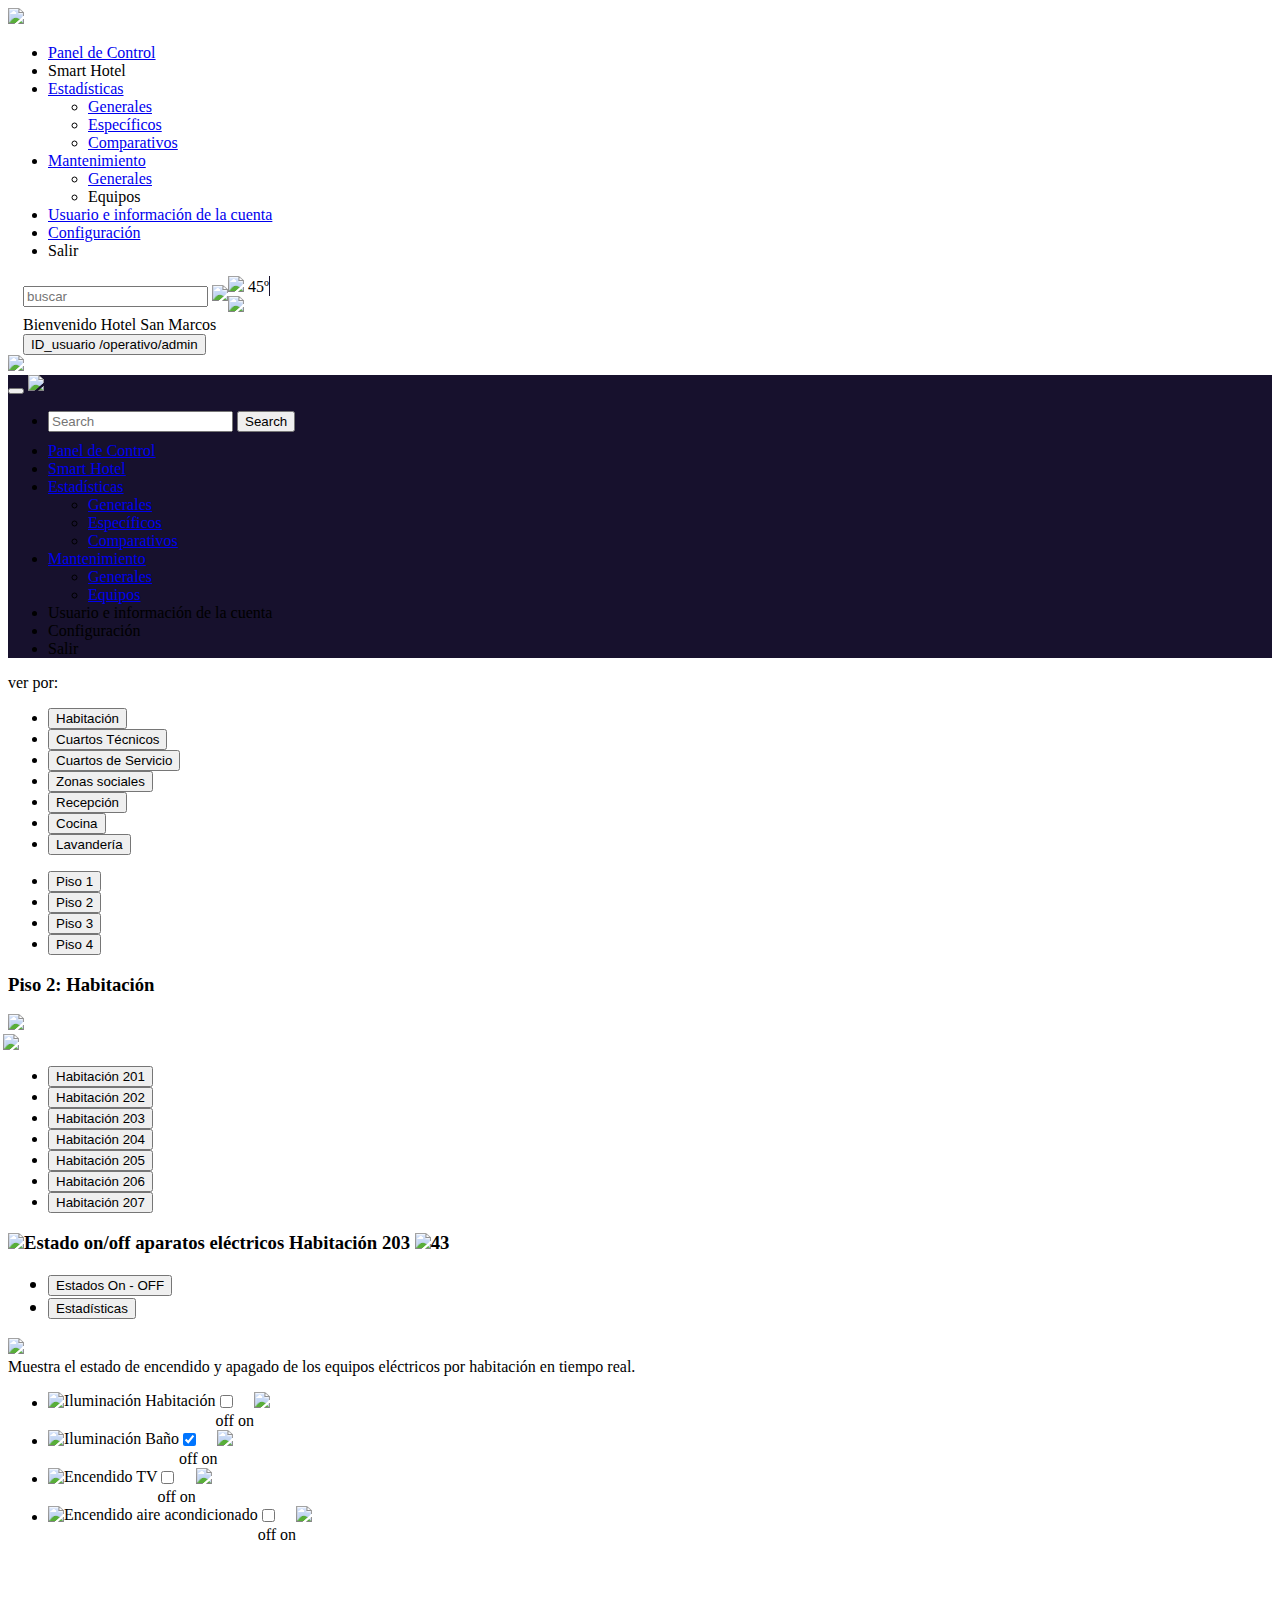
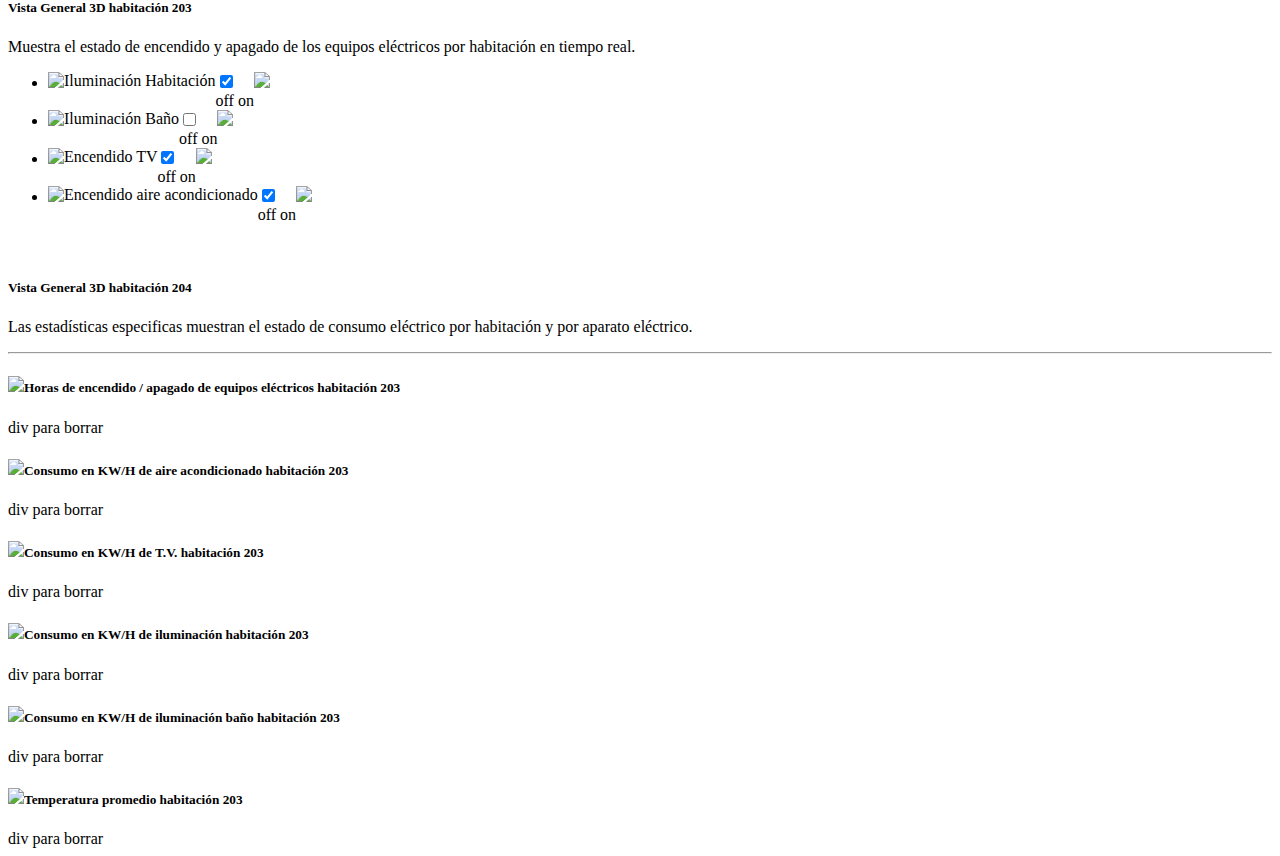
==== Proyecto/Views/Index.html @ 90088114 "Add files via upload" ====
<!DOCTYPE html>
<html lang="en-us">
<head>
	<meta charset="utf-8">
	<meta name="viewport" content="width=device-width, initial-scale=1">
	<title>Index</title>
	<link media="screen" rel="stylesheet" type="text/css" href="../Templates/Css/styles.css">
	<link media="screen" rel="stylesheet" type="text/css" href="../Templates/Css/fonts.css">
	<link media="screen" rel="stylesheet" type="text/css" href="../Templates/Css/Bootstrap/bootstrap.min.css">
	<script src="../Templates/Js/bootstrap.min.js"></script>
	<script src="../Templates/Js/jquery.min.js"></script>
</head>

<body class="Home">
	<div class="container d-flex">
		<main class="">
			<div class="d-flex flex-column flex-shrink-0 overflow-hidden aside br-rad-15" style="width: 306px;">
				<div class=" p-3 bg-dt">
					<a href="/" class="d-flex align-items-center text-white text-decoration-none">
						<img class="logo-aside" src="../Templates/Images/Resources/logo-JMS-JANOS.png">
					</a>
				</div>
				<div class="bg-white p-10" id="MenuAside">
					<ul class="nav nav-pills flex-column mb-auto color-bms mt-10" role="tablist">
						<li class="nav-item" role="presentation">
							<a id="Menu_Panel_de_control" type="button" class="nav-item nav-link drop" href="Panel_de_control.html">
								Panel de Control
							</a>
						</li>
						<li class="nav-item" role="presentation">
							<a id="Menu_Dispositivos" type="button" class="nav-item nav-link drop active">
								Smart Hotel
							</a>
						</li>
						<li class="nav-item" role="presentation">
							<a id="Menu_Estadisticas" class="nav-item nav-link drop hij" type="button" data-bs-toggle="collapse" href="#CollapseEstadisticas">
								Estadísticas
							</a>
							<ul class="collapse" id="CollapseEstadisticas" style="">
								<li class="nav-item">
									<a class="nav-link drop" type="button" id="Menu_btnGenerales1" href="Estadisticas_generales.html">
										Generales
									</a>
								</li>
								<li class="nav-item">
									<a class="nav-link drop" type="button" id="Menu_btnEspecificos1" href="Estadisticas_especificas.html">
										Específicos
									</a>
								</li>
								<li class="nav-item">
									<a class="nav-link drop" type="button" id="Menu_btnComparativos1" href="Estadisticas_comparativas.html">
										Comparativos
									</a>
								</li>
							</ul>
						</li>
						<li class="nav-item" role="presentation">
							<a id="Menu_Mantenimientos" class="nav-item nav-link drop hij" data-bs-toggle="collapse" type="button" href="#CollapseMantenimientos" aria-expanded="false">
								Mantenimiento
							</a>
							<ul class="collapse" id="CollapseMantenimientos" style="">
								<li class="nav-item">
									<a class="nav-link drop" type="button" id="Menu_btnGenerales2" href="Mantenimientos_generales.html">
										Generales
									</a>
								</li>
								<li class="nav-item">
									<a class="nav-link drop" type="button" id="Menu_btnEquipos2">
										Equipos
									</a>
								</li>
							</ul>
						</li>
						<li class="nav-item" role="presentation">
							<a id="Menu_Usuario_E_Informacion" class="nav-item nav-link drop" type="button" href="Usuario.html">
								Usuario e información de la cuenta
							</a>
						</li>
						<li class="nav-item" role="presentation">
							<a id="Menu_Configuracion" class="nav-item nav-link drop" type="button" href="Configuracion.html">
								Configuración
							</a>
						</li>
						<li class="nav-item" role="presentation">
							<a id="" class="nav-link exit" data-bs-toggle="pill" role="tab" aria-selected="true">
								Salir
							</a>
						</li>
					</ul>
				</div>
			</div>
		</main>

		<div class="content">
			<div class="br-rad-15 bg-or overflow-hidden banner p-12">
				<div class="img-banner"></div>
				<div class="banner-contentinfo">
					<div style="padding: 0 15px;">
						<div class="" style="display: flex;flex-direction: row;align-items: center;">
							<div class="input-group">
								<input type="text" class="form-control" placeholder="buscar" aria-label="search" aria-describedby="basic-addon1">
								<span class="bg-white input-group-text" id="basic-addon2"><img src="../Templates/Icons/search.svg"></span>
							</div>
							<div class="dataTime">
								<div style="border-right:1px solid #17112d;">
									<span class="" id="basic-addon2"><img src="../Templates/Icons/sun.svg"></span>
									<span>45º</span>
								</div>
								<div style="">
									<span class="" id="basic-addon2"><img src="../Templates/Icons/clock.svg"></span>
									<span id="MyClockDisplay" class="clock" onload="showTime()"></span>
								</div>
							</div>
						</div>
						<div class="Welcome-Banner">
							Bienvenido Hotel San Marcos
						</div>
						<div>
							<button class="bg-dt border-0 btn-newuser">
								ID_usuario /operativo/admin
							</button>
						</div>

					</div>
					<div class="logo-hotel">
						<div>
							<img src="../Templates/Images/Resources/descarga.jfif">
						</div>

					</div>
				</div>
			</div>
			<nav class="navbar navbar-expand-lg fixme" style="background: #17112d;">
				<div class="container-fluid">
					<button class="navbar-toggler" type="button" data-bs-toggle="collapse" data-bs-target="#navbarTogglerDemo03" aria-controls="navbarTogglerDemo03" aria-expanded="false" aria-label="Toggle navigation">
						<span class="navbar-toggler-icon"></span>
					</button>
					<a class="navbar-brand" href="#"><img class="logo-aside" src="../Templates/Images/Resources/logo-JMS-JANOS.png"></a>
					<div class="collapse navbar-collapse" id="navbarTogglerDemo03">
						<ul class="navbar-nav me-auto mb-2 mb-lg-0">
							<li style="margin: 10px 0;">
								<form class="d-flex" role="search">
									<input class="form-control me-2" type="search" placeholder="Search" aria-label="Search">
									<button class="btn btn-outline-success" type="submit">Search</button>
								</form>
							</li>
							<li class="nav-item">
								<a class="nav-link active" aria-current="page" href="#">Panel de Control</a>
							</li>
							<li class="nav-item">
								<a class="nav-link" href="#">Smart Hotel</a>
							</li>
							<li class="nav-item dropdown">
								<a class="nav-link dropdown-toggle" href="#" role="button" data-bs-toggle="dropdown" aria-expanded="false">
									Estadísticas
								</a>
								<ul class="dropdown-menu">
									<li><a class="dropdown-item" href="#">Generales</a></li>
									<li><a class="dropdown-item" href="#">Específicos</a></li>
									<li><a class="dropdown-item" href="#">Comparativos</a></li>
								</ul>
							</li>
							<li class="nav-item dropdown">
								<a class="nav-link dropdown-toggle" href="#" role="button" data-bs-toggle="dropdown" aria-expanded="false">
									Mantenimiento
								</a>
								<ul class="dropdown-menu">
									<li><a class="dropdown-item" href="#">Generales</a></li>
									<li><a class="dropdown-item" href="#">Equipos</a></li>
								</ul>
							</li>
							<li class="nav-item">
								<a class="nav-link disabled">Usuario e información de la cuenta</a>
							</li>
							<li class="nav-item">
								<a class="nav-link disabled">Configuración</a>
							</li>
							<li class="nav-item">
								<a class="nav-link disabled">Salir</a>
							</li>
						</ul>
					</div>
				</div>
			</nav>
			<div class="content-principal tab-content" id="Principal">

				<div id="Dispositivos" class="chilContents tab-pane fade show active" role="tabpanel" aria-labelledby="Menu_Dispositivos" tabindex="0">
					<section class="navsSwitch">
						<div class="textSeeFor">
							ver por:
						</div>
						<div class="seeFor" style="width: 100%;">
							<ul class="nav nav-pills firstnav bg-dt nav overflow-hidden" id="pills-tabMenu" role="tablist">
								<li class="nav-item" role="presentation">
									<button class="nav-link menuSuperiorDispo active" id="pills-Tab1-tab" data-bs-toggle="pill" type="button" role="tab" aria-selected="true">
										<div>Habitación</div>
									</button>
								</li>
								<li class="nav-item" role="presentation">
									<button class="nav-link menuSuperiorDispo" id="pills-Tab2-tab" data-bs-toggle="pill" type="button" role="tab" aria-selected="false">
										<div>Cuartos Técnicos</div>
									</button>
								</li>
								<li class="nav-item" role="presentation">
									<button class="nav-link menuSuperiorDispo" id="pills-Tab3-tab" data-bs-toggle="pill" type="button" role="tab" aria-selected="false">
										<div>Cuartos de Servicio</div>
									</button>
								</li>
								<li class="nav-item" role="presentation">
									<button class="nav-link menuSuperiorDispo" id="pills-Tab4-tab" data-bs-toggle="pill" type="button" role="tab" aria-selected="false">
										<div>Zonas sociales</div>
									</button>
								</li>
								<li class="nav-item" role="presentation">
									<button class="nav-link menuSuperiorDispo" id="pills-Tab5-tab" data-bs-toggle="pill" type="button" role="tab" aria-selected="false">
										<div>Recepción</div>
									</button>
								</li>
								<li class="nav-item" role="presentation">
									<button class="nav-link menuSuperiorDispo" id="pills-Tab6-tab" data-bs-toggle="pill" type="button" role="tab" aria-selected="false">
										<div>Cocina</div>
									</button>
								</li>
								<li class="nav-item" role="presentation">
									<button class="nav-link menuSuperiorDispo" id="pills-Tab7-tab" data-bs-toggle="pill" type="button" role="tab" aria-selected="false">
										<div>Lavandería</div>
									</button>
								</li>
							</ul>

							<ul class="nav nav-pills navFlow overflow-hidden" id="pills-tabPisoMenu" role="tablist">
								<li class="nav-item" role="presentation">
									<button class="nav-link" id="pills-TabPiso-tab" data-bs-toggle="pill" data-bs-target="#pills-TabPiso" type="button" role="tab" aria-controls="pills-TabPiso" aria-selected="true">
										<div class="selectPiso">Piso 1</div>
									</button>
								</li>
								<li class="nav-item" role="presentation">
									<button class="nav-link active" id="pills-TabPiso-tab" data-bs-toggle="pill" data-bs-target="#pills-TabPiso" type="button" role="tab" aria-controls="pills-TabPiso" aria-selected="false">
										<div class="selectPiso">Piso 2</div>
									</button>
								</li>
								<li class="nav-item" role="presentation">
									<button class="nav-link" id="pills-TabPiso-tab" data-bs-toggle="pill" data-bs-target="#pills-TabPiso" type="button" role="tab" aria-controls="pills-TabPiso" aria-selected="false">
										<div class="selectPiso">Piso 3</div>
									</button>
								</li>
								<li class="nav-item" role="presentation">
									<button class="nav-link" id="pills-TabPiso-tab" data-bs-toggle="pill" data-bs-target="#pills-TabPiso" type="button" role="tab" aria-controls="pills-TabPiso" aria-selected="false">
										<div class="selectPiso">Piso 4</div>
									</button>
								</li>
							</ul>
						</div>
					</section>

					<section class="tab-content" id="pills-tabContent">
						<section class="tab-pane fade show active" id="pills-Tab1" role="tabpanel" aria-labelledby="pills-TabIlumin-tab" tabindex="0">
							<h3 class="tittles-bms"><span id="idpiso">Piso 2</span>: <span id="titleh3g">Habitación</span> </h3>
							<div class="containerImagFlow" style="">
								<div>
									<img src="../Templates/Images/Resources/hotel.png">
								</div>
								<div style="margin-left: -5px; display: flex; max-width: 460px;">

									<img src="../Templates/Images/Mapa-piso-2/mapa-piso-2.png">
									<div id="areaselector" class="img3"> </div>
								</div>
								<div class="">
									<ul class="selecroom nav nav-pills flex-column mb-auto color-bms mt-10" id="pills-tabMenu" role="tablist">
										<li class="" role="presentation">
											<button class="btnselectorroom nav-link drop text-min" data-bs-toggle="pill" data-bs-target="#pills-Tab1" type="button" role="tab" aria-controls="pills-Tab1" aria-selected="true">
												Habitación <span id="span1">201</span>
											</button>
										</li>
										<li class="" role="presentation">
											<button class="btnselectorroom nav-link drop text-min" data-bs-toggle="pill" data-bs-target="#pills-Tab1" type="button" role="tab" aria-controls="pills-Tab1" aria-selected="true">
												Habitación <span id="span2">202</span>
											</button>
										</li>
										<li class="" role="presentation">
											<button class="btnselectorroom nav-link drop text-min active" data-bs-toggle="pill" data-bs-target="#pills-Tab1" type="button" role="tab" aria-controls="pills-Tab1" aria-selected="true">
												Habitación <span id="span3">203</span>
											</button>
										</li>
										<li class="" role="presentation">
											<button class="btnselectorroom nav-link drop text-min" data-bs-toggle="pill" data-bs-target="#pills-Tab1" type="button" role="tab" aria-controls="pills-Tab1" aria-selected="true">
												Habitación <span id="span4">204</span>
											</button>
										</li>
										<li class="" role="presentation">
											<button class="btnselectorroom nav-link drop text-min" data-bs-toggle="pill" data-bs-target="#pills-Tab1" type="button" role="tab" aria-controls="pills-Tab1" aria-selected="true">
												Habitación <span id="span5">205</span>
											</button>
										</li>
										<li class="" role="presentation">
											<button class="btnselectorroom nav-link drop text-min" data-bs-toggle="pill" data-bs-target="#pills-Tab1" type="button" role="tab" aria-controls="pills-Tab1" aria-selected="true">
												Habitación <span id="span6">206</span>
											</button>
										</li>
										<li class="" role="presentation">
											<button class="btnselectorroom nav-link drop text-min" data-bs-toggle="pill" data-bs-target="#pills-Tab1" type="button" role="tab" aria-controls="pills-Tab1" aria-selected="true">
												Habitación <span id="span7">207</span>
											</button>
										</li>
									</ul>

								</div>
							</div>
						</section>
					</section>

					<section>
						<h3 class="tittles-bms">
							<img src="../Templates/Images/Resources/habitacion.svg">Estado on/off aparatos eléctricos <span id="titleh4g">Habitación</span> <span id="selectHab">203</span> <span id="temp"><img src="../Templates/Icons/temperatura.svg" class="temp" style="width: 25px;">43</span>
							<ul class="nav nav-pills mb-3 navIluSta bg-dt nav overflow-hidden fade show" id="pills-tab" role="tablist">
								<li class="nav-item" role="presentation">
									<button class="nav-link active" id="pills-TabIlumin-tab" data-bs-toggle="pill" data-bs-target="#pills-TabIlumin" type="button" role="tab" aria-controls="pills-TabIlumin" aria-selected="true">
										<span>Estados On - OFF</span>
									</button>
								</li>
								<li class="nav-item" role="presentation">
									<button class="nav-link" id="pills-TabEstadis-tab" data-bs-toggle="pill" data-bs-target="#pills-TabEstadis" type="button" role="tab" aria-controls="pills-TabEstadis" aria-selected="false">
										<span>Estadísticas</span>
									</button>
								</li>

							</ul>
						</h3>

						<div class="tab-content" id="pills-tabContent">
							<div id="divconstruction" class="imgConstruction tab-pane fade" role="tabpanel" aria-labelledby="pills-TabConstruction" tabindex="0">
								<img src="../Templates/Images/Resources/imagen-construccion.png">
							</div>

							<div id="pills-TabIlumin" class="p-0-75 tab-pane fade show active" role="tabpanel" aria-labelledby="pills-TabIlumin-tab" tabindex="0">
								<div id="hab203" class="row">
									<div class="col-6 pad000">
										<div class="p-10-0-text">
											Muestra el estado de encendido y apagado de los equipos eléctricos por habitación en tiempo real.
											<ul id="apto203" class="views3d nav nav-pills flex-column mb-auto color-bms mt-10">
												<li class="nav-item ">
													<div style="display: flex;" class="nav-link drop " aria-current="page">
														<div class="col">
															<img class="ico-switcth1" src="../Templates/Images/Resources/cama.svg">
														</div>
														<div class="col-5">
															Iluminación Habitación
														</div>
														<div class="col-3">
															<div class="form-check form-switch">
																<input id="203-checkSwitch-1" class="form-check-input" type="checkbox" role="switch">
																<div>
																	<span>off</span> <span>on</span>
																</div>
															</div>
														</div>
														<div class="col-2">
															<img id="203-imgicoswitch-1" class="icoswitchs" src="../Templates/Icons/bombillo-off.svg">
														</div>
													</div>
												</li>
												<li class="nav-item ">
													<div style="display: flex;" class="nav-link drop " aria-current="page">
														<div class="col">
															<img class="ico-switcth1" src="../Templates/Images/Resources/banao.svg">
														</div>
														<div class="col-5">
															Iluminación Baño
														</div>
														<div class="col-3">
															<div class="form-check form-switch">
																<input id="203-checkSwitch-2" class="form-check-input" type="checkbox" role="switch" checked>
																<div>
																	<span>off</span> <span>on</span>
																</div>
															</div>
														</div>
														<div class="col-2">
															<img id="203-imgicoswitch-2" class="icoswitchs" src="../Templates/Icons/bombillo-off.svg">
														</div>
													</div>
												</li>
												<li class="nav-item ">
													<div style="display: flex;" class="nav-link drop " aria-current="page">
														<div class="col">
															<img class="ico-switcth1" src="../Templates/Images/Resources/television.svg">
														</div>
														<div class="col-5">
															Encendido TV
														</div>
														<div class="col-3">
															<div class="form-check form-switch">
																<input id="203-checkSwitch-3" class="form-check-input" type="checkbox" role="switch">
																<div>
																	<span>off</span> <span>on</span>
																</div>
															</div>
														</div>
														<div class="col-2">
															<img id="203-imgicoswitch-3" class="icoswitchs" src="../Templates/Icons/energia-off.svg">
														</div>
													</div>
												</li>
												<li class="nav-item ">
													<div style="display: flex;" class="nav-link drop " aria-current="page">
														<div class="col">
															<img class="ico-switcth1" src="../Templates/Images/Resources/aire-acondicionado.svg">
														</div>
														<div class="col-5">
															Encendido aire acondicionado
														</div>
														<div class="col-3">
															<div class="form-check form-switch">
																<input id="203-checkSwitch-4" class="form-check-input" type="checkbox" role="switch">
																<div>
																	<span>off</span> <span>on</span>
																</div>
															</div>
														</div>
														<div class="col-2">
															<img id="203-imgicoswitch-4" class="icoswitchs" src="../Templates/Icons/energia-off.svg">
														</div>
													</div>
												</li>
											</ul>
										</div>
									</div>
									<div class="col-6 brd-rar text-center">
										<div class="cont-img3d">
											<img id="imghab203">
										</div>
										<h5 class="sub-tit">
											Vista General 3D <span id="">habitación 203</span>
										</h5>
									</div>
								</div>

								<div id="hab204" class="row d-none">
									<div class="col-6 pad000">
										<div class="p-10-0-text">
											Muestra el estado de encendido y apagado de los equipos eléctricos por habitación en tiempo real.
											<ul id="apto204" class="views3d nav nav-pills flex-column mb-auto color-bms mt-10">
												<li class="nav-item ">
													<div style="display: flex;" class="nav-link drop " aria-current="page">
														<div class="col">
															<img class="ico-switcth1" src="../Templates/Images/Resources/cama.svg">
														</div>
														<div class="col-5">
															Iluminación Habitación
														</div>
														<div class="col-3">
															<div class="form-check form-switch">
																<input id="204-checkSwitch-1" class="form-check-input" type="checkbox" role="switch" checked>
																<div>
																	<span>off</span> <span>on</span>
																</div>
															</div>
														</div>
														<div class="col-2">
															<img id="204-imgicoswitch-1" class="icoswitchs" src="../Templates/Icons/bombillo-off.svg">
														</div>
													</div>
												</li>
												<li class="nav-item ">
													<div style="display: flex;" class="nav-link drop " aria-current="page">
														<div class="col">
															<img class="ico-switcth1" src="../Templates/Images/Resources/banao.svg">
														</div>
														<div class="col-5">
															Iluminación Baño
														</div>
														<div class="col-3">
															<div class="form-check form-switch">
																<input id="204-checkSwitch-2" class="form-check-input" type="checkbox" role="switch">
																<div>
																	<span>off</span> <span>on</span>
																</div>
															</div>
														</div>
														<div class="col-2">
															<img id="204-imgicoswitch-2" class="icoswitchs" src="../Templates/Icons/bombillo-off.svg">
														</div>
													</div>
												</li>
												<li class="nav-item ">
													<div style="display: flex;" class="nav-link drop " aria-current="page">
														<div class="col">
															<img class="ico-switcth1" src="../Templates/Images/Resources/television.svg">
														</div>
														<div class="col-5">
															Encendido TV
														</div>
														<div class="col-3">
															<div class="form-check form-switch">
																<input id="204-checkSwitch-3" class="form-check-input" type="checkbox" role="switch" checked>
																<div>
																	<span>off</span> <span>on</span>
																</div>
															</div>
														</div>
														<div class="col-2">
															<img id="204-imgicoswitch-3" class="icoswitchs" src="../Templates/Icons/energia-off.svg">
														</div>
													</div>
												</li>
												<li class="nav-item ">
													<div style="display: flex;" class="nav-link drop " aria-current="page">
														<div class="col">
															<img class="ico-switcth1" src="../Templates/Images/Resources/aire-acondicionado.svg">
														</div>
														<div class="col-5">
															Encendido aire acondicionado
														</div>
														<div class="col-3">
															<div class="form-check form-switch">
																<input id="204-checkSwitch-4" class="form-check-input" type="checkbox" role="switch" checked>
																<div>
																	<span>off</span> <span>on</span>
																</div>
															</div>
														</div>
														<div class="col-2">
															<img id="204-imgicoswitch-4" class="icoswitchs" src="../Templates/Icons/energia-off.svg">
														</div>
													</div>
												</li>
											</ul>
										</div>
									</div>
									<div class="col-6 brd-rar text-center">
										<div class="cont-img3d">
											<img id="imghab204">
										</div>
										<h5 class="sub-tit">
											Vista General 3D <span id="">habitación 204</span>
										</h5>
									</div>
								</div>

							</div>

							<div id="pills-TabEstadis" class="tab-pane fade" role="tabpanel" aria-labelledby="pills-TabEstadis-tab" tabindex="0">
								<p class="text-p">
									Las estadísticas especificas muestran el estado de consumo eléctrico por habitación y por aparato eléctrico.
								</p>
								<hr>
								<!-- ------------------------------------------------------------- -->
								<h5 class="sub-tit">
									<img src="../Templates/Images/Resources/television.svg">Horas de encendido / apagado de equipos eléctricos <span class="spanEstadistHabEsp">habitación 203</span>
								</h5>
								<div class="p-15-30 cont-graphs">
									<div class="div-prueba">
										div para borrar
									</div>
								</div>
								<!-- ------------------------------------------------------------- -->
								<h5 class="sub-tit">
									<img src="../Templates/Images/Resources/aire-acondicionado.svg">Consumo en KW/H de aire acondicionado <span class="spanEstadistHabEsp">habitación 203</span>
								</h5>
								<div class="p-15-30 cont-graphs">
									<div class="div-prueba">
										div para borrar
									</div>
								</div>
								<!-- ------------------------------------------------------------- -->
								<h5 class="sub-tit">
									<img src="../Templates/Icons/bombillo-off.svg">Consumo en KW/H de T.V. <span class="spanEstadistHabEsp">habitación 203</span>
								</h5>
								<div class="p-15-30 cont-graphs">
									<div class="div-prueba">
										div para borrar
									</div>
								</div>
								<!-- ------------------------------------------------------------- -->
								<h5 class="sub-tit">
									<img src="../Templates/Icons/bombillo-off.svg">Consumo en KW/H de iluminación <span class="spanEstadistHabEsp">habitación 203</span>
								</h5>
								<div class="p-15-30 cont-graphs">
									<div class="div-prueba">
										div para borrar
									</div>
								</div>
								<!-- ------------------------------------------------------------- -->
								<h5 class="sub-tit">
									<img src="../Templates/Icons/bombillo-off.svg">Consumo en KW/H de iluminación baño <span class="spanEstadistHabEsp">habitación 203</span>
								</h5>
								<div class="p-15-30 cont-graphs">
									<div class="div-prueba">
										div para borrar
									</div>
								</div>
								<!-- ------------------------------------------------------------- -->
								<h5 class="sub-tit">
									<img src="../Templates/Icons/temperatura.svg">Temperatura promedio <span class="spanEstadistHabEsp">habitación 203</span>
								</h5>
								<div class="p-15-30 cont-graphs">
									<div class="div-prueba">
										div para borrar
									</div>
								</div>
							</div>
						</div>
					</section>
				</div>

			</div>
		</div>
	</div>
	<script type="text/javascript">
		$(document).ready(function () {
			numerohabitacion = $("#selectHab").text();
			let v1 = $("#" + numerohabitacion + "-checkSwitch-1").prop("checked");
			let v2 = $("#" + numerohabitacion + "-checkSwitch-2").prop("checked");
			let v3 = $("#" + numerohabitacion + "-checkSwitch-3").prop("checked");
			let v4 = $("#" + numerohabitacion + "-checkSwitch-4").prop("checked");
			entrar_habitacion(numerohabitacion, v1, v2, v3, v4);
		});

		var habitacionselect = "H0_B0_T0_A0";
		var numerohabitacion = "";

		$('.btnselectorroom').click(function () {
			let x = $(this).find("span").text();
			const y = x.charAt(x.length - 1);
			$("#selectHab").text(x);
			$(".spanEstadistHabEsp").text("habitación " + x);
			$("#areaselector").removeClass();
			$("#areaselector").addClass("img" + y);
			mostrarconstruccion();
		});

		$(".selectPiso").click(function () {
			var cont = 1;
			let x = $(this).text();
			const y = x.charAt(x.length - 1);
			$("#idpiso").text($(this).text());
			for (var i = 0; i < 7; i++) {
				$("#span" + cont.toString()).text(y.toString() + "0" + cont.toString());
				cont++;
			};
			var e = y.toString() + $("#selectHab").text().slice(1);
			$("#selectHab").text(e);
			$(".spanEstadistHabEsp").text("habitación " + y.toString() + $("#selectHab").text().slice(1));
			mostrarconstruccion();
		});

		function entrar_habitacion(number, H, B, T, A){
			var n = number;
			var boff = "../Templates/Icons/bombillo-off.svg";
			var bon = "../Templates/Icons/bombillo-on.svg";
			var toff = "../Templates/Icons/energia-off.svg";
			var ton = "../Templates/Icons/energia-on.svg";
			if (H === false) {
				H ="0";
				$("#"+ n +"-imgicoswitch-1").attr("src", boff);
			} else {
				H ="1";
				$("#"+ n +"-imgicoswitch-1").attr("src", bon);
			};
			if (B === false) {
				B ="0"
				$("#"+ n +"-imgicoswitch-2").attr("src", boff);
			} else {
				B ="1"
				$("#"+ n +"-imgicoswitch-2").attr("src", bon);
			};
			if (T === false) {
				T ="0"
				$("#"+ n +"-imgicoswitch-3").attr("src", toff);
			} else {
				T ="1"
				$("#"+ n +"-imgicoswitch-3").attr("src", ton);
			};
			if (A === false) {
				A ="0"
				$("#"+ n +"-imgicoswitch-4").attr("src", toff);
			} else {
				A ="1"
				$("#"+ n +"-imgicoswitch-4").attr("src", ton);
			};
			var text =  "H"+ H + "_B" + B + "_T" + T + "_A" + A;
			$("#imghab"+ n).attr("src", "../Templates/Images/Imagenes-habitacion/HAB_"+ n + "_" + text + ".png");
			habitacionselect = text;
		};

		function funcion_apagar_prender(obj){
			var boff = "../Templates/Icons/bombillo-off.svg";
			var bon = "../Templates/Icons/bombillo-on.svg";
			var toff = "../Templates/Icons/energia-off.svg";
			var ton = "../Templates/Icons/energia-on.svg"
			var n = obj.id.charAt(obj.id.length - 1);
			var x = true;
			if ($("#"+ numerohabitacion + "-checkSwitch-" + n).prop("checked")) {
				if (n === "1" || n === "2") {
					$("#"+ numerohabitacion +"-imgicoswitch-" + n).attr("src", bon);
				} else {
					$("#"+ numerohabitacion +"-imgicoswitch-" + n).attr("src", ton);
				};
			} else {
				if (n === "1" || n === "2") {
					$("#"+ numerohabitacion +"-imgicoswitch-" + n).attr("src", boff);
				} else {
					$("#"+ numerohabitacion +"-imgicoswitch-" + n).attr("src", toff);
				};
			};
		};

		function funcion_reemplazar_foto(obj){
			var hab = obj.id.substr(0,3);
			var n = obj.id.charAt(obj.id.length - 1);
			var ee = '0';
			var img = 'HAB_'
			if ($(obj).prop('checked')) {
				ee = '1'
			};
			switch (n) {
			case '1':
				habitacionselect = habitacionselect.substr(0,1) + ee + habitacionselect.substr(2);
				break;
			case '2':
				habitacionselect = habitacionselect.substr(0,4) + ee + habitacionselect.substr(5);
				break;
			case '3':
				habitacionselect = habitacionselect.substr(0,7) + ee + habitacionselect.substr(8);
				break;
			case '4':
				habitacionselect = habitacionselect.substr(0,10) + ee 
				break;
			};
			img = img + hab + "_" + habitacionselect;
			$("#imghab"+ hab).attr("src", "../Templates/Images/Imagenes-habitacion/" + img + ".png");
		};

		$("#203-checkSwitch-1, #203-checkSwitch-2, #203-checkSwitch-3, #203-checkSwitch-4, #204-checkSwitch-1, #204-checkSwitch-2, #204-checkSwitch-3, #204-checkSwitch-4").change(function () {
			funcion_apagar_prender(this);
			funcion_reemplazar_foto(this);
		});

		$(".menuSuperiorDispo").click(function () {
			var hh = $(this).text();
			$("#titlehg").text(hh);
			$("#titleh4g").text(hh);
		});

		function mostrarconstruccion() {
			var n1 = $("#selectHab").text();
			numerohabitacion = n1;
			if (n1 === '203' || n1 === '204') {
				var tt = '';
				if (n1 === '203') {
					$("#hab"+n1).removeClass('d-none');
					$("#hab204").addClass('d-none');
				} else{
					$("#hab"+n1).removeClass('d-none');
					$("#hab203").addClass('d-none');
				};
				$("#pills-tab").addClass("show");
				$("#divconstruction").removeClass("active show");
				$("#pills-TabIlumin").addClass("active show");
				$("#pills-TabEstadis-tab").removeClass("active");
				$("#pills-TabIlumin-tab").addClass("active");
				$("#pills-tab").removeClass("d-none");
				let v1 = $("#" + n1 + "-checkSwitch-1").prop("checked");
				let v2 = $("#" + n1 + "-checkSwitch-2").prop("checked");
				let v3 = $("#" + n1 + "-checkSwitch-3").prop("checked");
				let v4 = $("#" + n1 + "-checkSwitch-4").prop("checked");
				entrar_habitacion(n1, v1, v2, v3, v4);
			} else {
				$("#pills-tab").removeClass("show");
				$("#pills-TabEstadis, #pills-TabIlumin").removeClass("active show");
				$("#divconstruction").addClass("active show");
				$("#pills-tab").addClass("d-none");
			};
		};

		$("#MenuAside a").click(function(){
			var clases = "show active";
			var id = $(this).attr('id');
			var selector = $("div[aria-labelledby='"+id+"']");
			if (selector.length) {
				if (id === "Menu_Estadisticas" || id === "Menu_Mantenimientos") {
					var v1 = '';
					var v2 = '';
					if (!$(this).hasClass("active")) {
						if (this.id === 'Menu_Estadisticas') {
							v1 = 'Menu_Mantenimientos';
							v2 = 'CollapseMantenimientos'
						} else {
							v1 = 'Menu_Estadisticas';
							v2 = 'CollapseEstadisticas'
						};
						$("#" + v1).addClass("collapsed");
						$("#" + v2).removeClass("collapse show");
						$("#" + v2).addClass("collapsing");
						$("#" + v2).removeClass("collapsing");
						$("#" + v2).addClass("collapse");
					};
					if (!$(selector).hasClass(clases)) {
						$(".chilContents").removeClass(clases);
						$(selector).addClass(clases)
					};
				} else {
					if ( id === "Menu_Dispositivos") {
						$("#divconstruction").removeClass(clases);
						$("#pills-TabEstadis-tab").removeClass("show active");
						$("#pills-TabEstadis").removeClass("active");
						$("#pills-TabIlumin-tab").addClass("show active");
						$("#pills-TabIlumin").addClass(clases);
						$("#pills-tab").removeClass("d-none");
						mostrarconstruccion();
					} else if( id === "Menu_btnEspecificos1"){
						
						$(".chilContents").removeClass(clases);
						$("#pills-tab").removeClass("d-none fade");

						$("#Dispositivos").addClass(clases);
						$("#divconstruction").removeClass(clases);

						$("#pills-TabEstadis-tab").addClass("active");
						$("#pills-TabEstadis").addClass("show active");

						$("#pills-TabIlumin-tab").removeClass("show active");
						$("#pills-TabIlumin").removeClass(clases);
						return;
					};
				};
				mostrarconstruccion();
				if (!$(selector).hasClass(clases)) {
					$(".chilContents").removeClass(clases);
					$(selector).addClass(clases)
				};
				$("#MenuAside a.active").removeClass("active");
				$(this).addClass("active");
			} else{
				if (id === "Menu_Estadisticas" || id === "Menu_Mantenimientos") {
					var v1 = '';
					var v2 = '';
					if (!$(this).hasClass("active")) {
						$("#MenuAside a.active").removeClass("active");
						if (this.id === 'Menu_Estadisticas') {
							v1 = 'Menu_Mantenimientos';
							v2 = 'CollapseMantenimientos'
						} else {
							v1 = 'Menu_Estadisticas';
							v2 = 'CollapseEstadisticas'
						};
						$("#" + v1).addClass("collapsed");
						$("#" + v2).removeClass("collapse show");
						$("#" + v2).addClass("collapsing");
						$("#" + v2).removeClass("collapsing");
						$("#" + v2).addClass("collapse");;
						$("#" + id).addClass("active");
					};
				} 
			}
		});

		function showTime() {
			var date = new Date();
			var h = date.getHours(); // 0 - 23
			var m = date.getMinutes(); // 0 - 59
			var session = "AM";
			if (h == 0) {
				h = 12;
			};
			if (h > 12) {
				h = h - 12;
				session = "PM";
			};
			h = (h < 10) ? "0" + h : h;
			m = (m < 10) ? "0" + m : m;
			var time = h + ":" + m + " " + session;
			document.getElementById("MyClockDisplay").innerText = time;
			document.getElementById("MyClockDisplay").textContent = time;
			setTimeout(showTime, 1000);
		};
		showTime();

        var fixmeTop = $('.fixme').offset().top;       // get initial position of the element

        $(window).scroll(function () {                  // assign scroll event listener

            var currentScroll = $(window).scrollTop(); // get current position

            if (currentScroll >= fixmeTop) {           // apply position: fixed if you
														// scroll to that element or below it
                $('.fixme').addClass("ret");
            } else {                                   // apply position: static
                $('.fixme').removeClass("ret")
            }

        });
	</script>
</body>
</html>
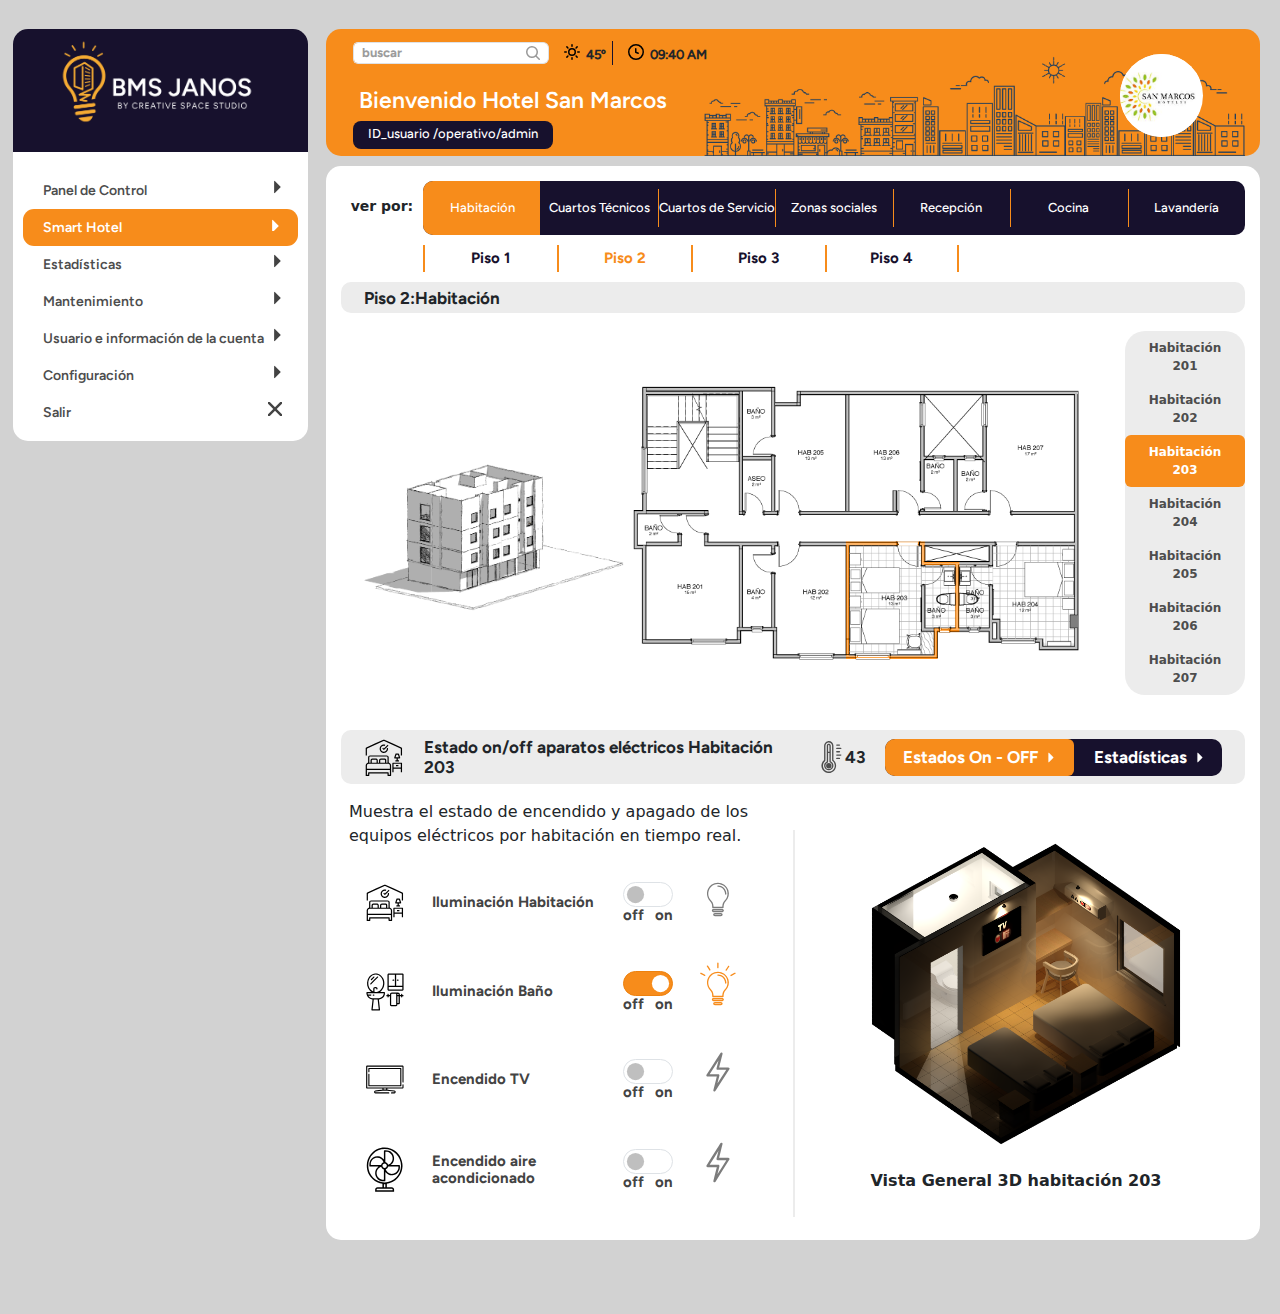
==== commit 87df574c: "Add files via upload" ====
--- a/Proyecto/Views/Index.html
+++ b/Proyecto/Views/Index.html
@@ -140,24 +140,24 @@
 						<ul class="navbar-nav me-auto mb-2 mb-lg-0">
 							<li style="margin: 10px 0;">
 								<form class="d-flex" role="search">
-									<input class="form-control me-2" type="search" placeholder="Search" aria-label="Search">
-									<button class="btn btn-outline-success" type="submit">Search</button>
+									<input type="text" class="form-control" placeholder="buscar" aria-label="search" aria-describedby="basic-addon1">
+									<button class="btn" type="submit"><span class="bg-white input-group-text" id="basic-addon2"><img src="../Templates/Icons/search.svg"></span></button>
 								</form>
 							</li>
 							<li class="nav-item">
-								<a class="nav-link active" aria-current="page" href="#">Panel de Control</a>
+								<a class="nav-link active" aria-current="page" href="Panel_de_control.html">Panel de Control</a>
 							</li>
 							<li class="nav-item">
-								<a class="nav-link" href="#">Smart Hotel</a>
+								<a class="nav-link" href="#CollapseEstadisticas">Smart Hotel</a>
 							</li>
 							<li class="nav-item dropdown">
 								<a class="nav-link dropdown-toggle" href="#" role="button" data-bs-toggle="dropdown" aria-expanded="false">
 									Estadísticas
 								</a>
 								<ul class="dropdown-menu">
-									<li><a class="dropdown-item" href="#">Generales</a></li>
-									<li><a class="dropdown-item" href="#">Específicos</a></li>
-									<li><a class="dropdown-item" href="#">Comparativos</a></li>
+									<li><a class="dropdown-item" href="Estadisticas_generales.html">Generales</a></li>
+									<li><a class="dropdown-item" href="CollapseEstadisticas">Específicos</a></li>
+									<li><a class="dropdown-item" href="Estadisticas_comparativas.html">Comparativos</a></li>
 								</ul>
 							</li>
 							<li class="nav-item dropdown">
@@ -165,18 +165,18 @@
 									Mantenimiento
 								</a>
 								<ul class="dropdown-menu">
-									<li><a class="dropdown-item" href="#">Generales</a></li>
-									<li><a class="dropdown-item" href="#">Equipos</a></li>
+									<li><a class="dropdown-item" href="Mantenimientos_generales.html">Generales</a></li>
+									<li><a class="dropdown-item">Equipos</a></li>
 								</ul>
 							</li>
 							<li class="nav-item">
-								<a class="nav-link disabled">Usuario e información de la cuenta</a>
+								<a class="nav-link" href="Usuario.html">Usuario e información de la cuenta</a>
 							</li>
 							<li class="nav-item">
-								<a class="nav-link disabled">Configuración</a>
+								<a class="nav-link " href="Configuracion.html">Configuración</a>
 							</li>
 							<li class="nav-item">
-								<a class="nav-link disabled">Salir</a>
+								<a class="nav-link">Salir</a>
 							</li>
 						</ul>
 					</div>
--- a/Proyecto/Templates/Css/styles.css
+++ b/Proyecto/Templates/Css/styles.css
@@ -0,0 +1,1725 @@
+@font-face{
+    font-family: figtree-Black;
+    src: url("../Fonts/figtree-Black.ttf");
+}
+
+@font-face{
+    font-family: Figtree-BlackItalic;
+    src: url("../Fonts/Figtree-BlackItalic.ttf");
+}
+
+@font-face{
+    font-family: Figtree-Bold;
+    src: url("../Fonts/Figtree-Bold.ttf");
+}
+
+@font-face{
+    font-family: Figtree-BoldItalic;
+    src: url("../Fonts/Figtree-BoldItalic.ttf");
+}
+
+@font-face{
+    font-family: Figtree-ExtraBold;
+    src: url("../Fonts/Figtree-ExtraBold.ttf");
+}
+
+@font-face{
+    font-family: Figtree-ExtraBoldItalic;
+    src: url("../Fonts/Figtree-ExtraBoldItalic.ttf");
+}
+
+@font-face{
+    font-family: Figtree-Italic;
+    src: url("../Fonts/Figtree-Italic.ttf");
+}
+
+@font-face{
+    font-family: Figtree-Light;
+    src: url("../Fonts/Figtree-Light.ttf");
+}
+
+@font-face{
+    font-family: Figtree-LightItalic;
+    src: url("../Fonts/Figtree-LightItalic.ttf");
+}
+
+@font-face{
+    font-family: Figtree-Light;
+    src: url("../Fonts/Figtree-Light.ttf");
+}
+
+@font-face{
+    font-family: Figtree-Medium;
+    src: url("../Fonts/Figtree-Medium.ttf");
+}
+
+@font-face{
+    font-family: Figtree-MediumItalic;
+    src: url("../Fonts/Figtree-MediumItalic.ttf");
+}
+
+@font-face{
+    font-family: Figtree-Regular;
+    src: url("../Fonts/Figtree-Regular.ttf");
+}
+
+@font-face{
+    font-family: Figtree-SemiBold;
+    src: url("../Fonts/Figtree-SemiBold.ttf");
+}
+
+@font-face{
+    font-family: Figtree-SemiBoldItalic;
+    src: url("../Fonts/Figtree-SemiBoldItalic.ttf");
+}
+
+body{
+    font-family: Figtree-Regular;
+}
+/*
+-
+-
+-
+-
+-
+-
+*/
+/* - - - - - - - - - - - - - GENERAL - - - - - - - - - - - - - */
+body{
+    font-family: Figtree-Regular;
+}
+.bg-or{
+    background: #f78c1b;
+}
+
+.br-rad-15{
+    border-radius: 15px;
+}
+
+.text-right{
+    display: flex;
+    flex-direction: row-reverse;
+}
+
+.bg-dt{
+    background: #17112d;
+    color: #fff;
+}
+
+.p-10{
+    padding: 10px;
+}
+
+.p-12{
+    padding: 12px;
+}
+
+.color-bms{
+    color: #434343 !important;
+}
+
+.mt-10{
+    margin-top: 10px;
+}
+
+body.Home > .container{
+    padding: 0!important;
+}
+
+.content-principal > section{
+ margin-bottom: 18px;
+}
+
+/* - - - - - - - - - - - - END GENERAL - - - - - - - - - - - - */
+/*
+-
+-
+-
+-
+-
+-
+*/
+/* - - - - - - - - - - - - - LOGIN - - - - - - - - - - - - - */
+body.login{
+    font-family: Figtree-Regular;
+    background: url("../../Templates/Images/Login/fondo-login-JMS-Janos.jpg");
+    background-size: 100% auto;
+}
+
+header{
+    background: #f78c1b;
+}
+
+.container.text-center > .row.align-items-start{
+ margin-top: 70px!important;
+ margin-bottom: 100px;
+}
+
+.login > header > nav > ul > li > a{
+    display: inline-flex;
+    font-family: Figtree-Medium;
+    color: #fff!important;
+    font-size: 20px;
+    flex-direction: row;
+    flex-wrap: nowrap;
+    align-content: center;
+    align-items: center;
+}
+
+.login > header > nav > ul > li > a > img{
+    filter: invert(1);
+    max-width: 42px;
+}
+
+.login > header > nav > ul > li > a > span{
+    min-width: 200px;
+}
+
+.col.mt-5:first-child > .panel-login{
+    background: rgb(255 255 255 / 80%);
+}
+
+.panel-login{
+    background: rgb(255 255 255 / 65%);
+}
+
+.panel-login{
+    border-radius: 20px;
+    margin: 0px 18px;
+    width: 374px;
+    height: 374px;
+    padding: 25px 30px;
+    font-family: Figtree-SemiBold;
+    font-size: 1.1em;
+    margin: auto;
+}
+
+.panel-login img{
+    margin: auto;
+    filter: contrast(0);
+    display: flex;
+    width: inherit;
+    flex-direction: row;
+    flex-wrap: nowrap;
+    align-content: center;
+    justify-content: center;
+    align-items: center;
+    padding: 15px 25px 25px 29px;
+}
+
+.panel-login .content-img{
+   border-radius: 100%;
+   display: inline-flex;
+   width: 190px;
+   height: 190px;
+   border: 8px solid white;
+   flex-direction: row;
+   flex-wrap: nowrap;
+   align-content: center;
+   justify-content: center;
+   align-items: center;
+   margin-top: 5px;
+   background: #c3c3c3;
+}
+
+.panel-login {
+    line-height: 1.2;
+    word-spacing: 0;
+}
+.divbtnplus{
+    position: relative;
+    top: -50px;
+    display: flex;
+    flex-direction: row-reverse;
+    justify-content: flex-start;
+    margin-right: 70px;
+}
+
+.btn-plus-login{
+    border-radius: 100%;
+    width: 40px;
+    height: 40px;
+    padding: 0;
+    font-size: 43px;
+    display: flex;
+    flex-direction: row;
+    align-content: center;
+    align-items: center;
+    justify-content: center;
+    font-family: 'Figtree-Light';
+}
+
+.btn-controllerNew{
+    font-size: 15px;
+    font-family: 'Figtree-Bold';
+    padding: 12px 17px;
+    border-radius: 15px;
+}
+
+.panel-login .text-italic{
+    text-decoration: none;
+    color: black;
+    font-family: 'Figtree-Italic';
+    font-size: 15px;
+    font-weight: 500;
+}
+
+.panel-login .input-group.mb-3.px-3.form-check .text-italic{
+    margin-right: 30px;
+    margin-top: 5px;
+}
+
+body.Home{
+    display: inline-flex;
+    background: #d2d2d2;
+    margin-top: 29px;
+    width: 100%;
+}
+
+body.Home > .container > .content{
+    display: flex;
+    padding: 0 20px;
+    width: 100%;
+    flex-direction: column;
+}
+
+body.Home > .container >.content > div{
+    width: 100%;
+    position: relative;
+}
+div:focus-visible {
+    outline: -webkit-focus-ring-color auto 0!important;
+}
+/*
+-
+-
+-
+-
+-
+-
+*/
+/* - - - - - - - - - - - - - ASIDE - - - - - - - - - - - - - */
+main{
+    padding-left: 13px;
+}
+
+.logo-aside{
+    width: 100%;
+    display: flex;
+    flex-direction: row;
+    flex-wrap: nowrap;
+    align-content: center;
+    justify-content: center;
+    align-items: center;
+    padding: 0px 38px 0px 31px;
+    margin-top: -6px;
+    margin-bottom: 12px;
+}
+
+.aside{
+    font-family: Figtree-SemiBold!important;
+    font-size: 14px;
+}
+
+.aside .nav-pills {
+    --bs-nav-pills-border-radius: 0.375rem;
+    --bs-nav-pills-link-active-color: #fff;
+    --bs-nav-pills-link-active-bg: #f78c1b!important;
+}
+
+.aside a.nav-link {
+    color: #4d4d4d;
+    padding-left: 20px;
+    border-radius: 11px!important;
+}
+
+.aside .nav-link:hover,
+.aside .nav-link:focus{
+    color: black !important;
+}
+
+.aside .nav-link.active:hover,
+.aside .nav-link.active:focus{
+    color: var(--bs-white)!important;
+}
+.selecroom .nav-link {
+    color: #4d4d4d;
+}
+
+.icoswitchs{
+    width: 40px;
+    margin-top: -15px;
+}
+
+.aside .nav-link.drop.active::after,
+.aside .nav-link.drop.hij.active.collapsed::after {
+    background: url(../Icons/triangle-right.svg);
+    background-size: 27px 32px;
+    background-position: -6px -7px;
+    filter: invert(1);
+}
+
+.aside .nav-link.drop.active.collapsed::after,
+.aside .nav-link.drop::after,
+.aside .nav-link.exit::after {
+ float: right;
+ content: "";
+ display: inline-block;
+ vertical-align: middle;
+ width: 1em;
+ height: 1em;
+}
+
+.aside ul li ul li a.nav-link.drop::after,
+.aside .nav-link.drop::after,
+.aside .nav-link.drop.active.collapsed::after{
+    background: url(../Icons/triangle-right.svg);
+    filter: contrast(0.475);
+}
+
+.aside ul li ul li a.nav-link.drop::after{
+    background-size: 18px 18px;
+    background-position: 0px 0px;
+}
+
+.aside .nav-link.drop::after {
+   background-size: 27px 32px;
+   background-position: -4px -9px;
+}
+
+.aside .nav-link:hover.exit::after ,
+.aside .nav-link:hover.drop::after {
+    filter: contrast(1);
+}
+
+.aside .nav-link.exit::after {
+   background: url(../Icons/x.svg);
+   background-size: 26px 26px;
+   background-position: -6px -6px;
+   filter: contrast(0.475);
+}
+
+.aside .nav-link.drop.active::after {
+   background: url(../Icons/triangle-right.svg);
+   background-size: 27px 32px;
+   background-position: -6px -7px;
+   filter: invert(1);
+}
+
+.aside .nav-link.exit.active::after {
+    background: url(../Icons/x.svg);
+    background-size: 26px 26px;
+    background-position: -6px -6px;
+    filter: invert(1);
+}
+
+.aside .nav-link.drop.hij.active::after {
+   background: url(../Icons/triangle-down.svg);
+   background-size: 27px 32px;
+   background-position: -6px -7px;
+   filter: invert(1);
+}
+
+.aside .nav-link.drop.active.collapsed::after {
+   background-size: 27px 32px;
+   background-position: -4px -9px;
+   filter: invert(1);
+}
+
+.aside ul ul {
+    list-style-type: none!important;
+    padding: 0;
+    margin: 8px 0px;
+}
+
+.aside ul li ul li a{
+    padding: 5px 16px 5px 20px;
+    cursor: pointer;
+    margin-bottom: 1px;
+}
+
+.aside ul li ul li a:hover{
+    background: #ececec;
+}
+
+.collapse.show .nav-link.drop.active,
+.collapse.show .nav-link.drop.active:hover,
+.collapse.show .nav-link.drop.active:focus{
+    background-color: #ececec!important;
+    color: #434343!important;
+    margin: 2px 0px;
+}
+
+.collapse.show .nav-link.drop.active::after{
+   filter: none!important;
+   background-size: 18px 18px;
+   background-position: 0px 0px;
+}
+
+.form-check.form-switch >.form-check-input{
+    cursor: pointer;
+}
+/* - - - - - - - - - - - - END ASIDE - - - - - - - - - - - - */
+/*
+-
+-
+-
+-
+-
+-
+*/
+/* - - - - - - - - - - - - - BANNER - - - - - - - - - - - - - */
+.banner{
+    height: 127px;
+    margin-bottom: 10px;
+}
+
+.navbar.navbar-expand-lg{
+    display: none;
+}
+
+.img-banner {
+    background: url(../../Templates/Images/Resources/edificios-banner.png);
+    background-repeat: no-repeat;
+    background-size: 613px;
+    background-position-x: right;
+    background-position-y: bottom;
+    position: absolute;
+    height: 127px;
+    width: 610px;
+    right: 15px;
+    bottom: 0px;
+}
+
+.banner-contentinfo{
+    display: flex;
+    width: 100%;
+    flex-direction: row;
+    flex-wrap: nowrap;
+    align-content: center;
+    justify-content: space-between;
+}
+
+.logo-hotel{
+    z-index: 10;
+}
+
+.logo-hotel div{
+    width: 83px;
+    height: 83px;
+    border-radius: 100%;
+    position: relative;
+    right: 45px;
+    top: 13px;
+    overflow: hidden;
+    background: white;
+}
+
+.logo-hotel div img{
+    width: 86px;
+    position: relative;
+    right: 7px;
+}
+
+.banner-contentinfo > div{
+    z-index: 1000;
+    width: 800p;
+}
+
+.banner-contentinfo .form-control{
+    min-height: auto!important;
+    padding: 0px 8px;
+    font-size: 13px;
+    font-family: Figtree-bold;
+    border-radius: 5px;
+}
+
+.banner-contentinfo .form-control{
+    min-height: auto!important;
+    padding: 0px 8px;
+    font-size: 13px;
+    font-family: Figtree-bold;
+    border-radius: 5px;
+    width: 34px!important;
+    max-width: 182px;
+    min-width: 160px!important;
+    border-right: 0!important;
+}
+
+:root, 
+[data-bs-theme=light]{
+    --bs-secondary-color: #9c9c9c!important;
+}
+
+.btn-newuser{
+    border-radius: 8px;
+    padding: 3px 15px 5px;
+    font-size: 13px;
+    font-family: 'Figtree-Medium';
+}
+
+.Welcome-Banner{
+    font-size: 23px;
+    font-weight: 700;
+    color: white;
+    padding: 18px 6px 4px;
+    font-family: 'Figtree-SemiBold';
+}
+
+.banner-contentinfo .form-control:focus {
+    border-color: #dee2e6!important;
+    outline: 0;
+    box-shadow: none!important;
+}
+
+.banner-contentinfo .input-group > span.bg-white.input-group-text {
+    margin-left: -6px;
+    padding: 0 2px;
+    z-index: 20;
+    border-left: 0;
+}
+
+.banner-contentinfo .input-group > span.bg-white.input-group-text > img{
+    filter: opacity(0.4);
+    padding-right: 5px;
+}
+
+.banner-contentinfo .input-group{
+    max-width: 196px!important;
+}
+
+
+.banner-contentinfo .dataTime{
+    display: inline-flex;
+    justify-content: flex-start;
+    width: 300px;
+    margin-right: -20px;
+}
+
+.banner-contentinfo .dataTime div{
+    display: flex;
+    font-weight: 600;
+    font-size: 13px;
+}
+.banner-contentinfo .dataTime div > span:first-child{padding-left: 15px;}
+
+.banner-contentinfo .dataTime div > span:last-child{
+    padding: 4px 6px 0;
+    font-family: 'Figtree-Medium';
+}
+
+
+/* - - - - - - - - - - - - END BANNER - - - - - - - - - - - - */
+/*
+-
+-
+-
+-
+-
+-
+*/
+/* - - - - - - - - - - - - - CONTENT - - - - - - - - - - - - - */
+
+.navsSwitch{
+    display: flex;
+    flex-direction: row;
+    flex-wrap: nowrap;
+    justify-content: flex-start;
+    align-items: center;
+}
+
+.seeFor .bg-dt.nav{
+    border-radius: 10px;
+    display: flex;
+    flex-direction: row;
+    justify-content: flex-start;
+    align-items: center;
+    flex-wrap: nowrap;
+}
+
+.seeFor ul.nav button{
+    color: white;
+    font-size: 13px;
+    padding: 8px 0;
+    border-radius: 0;
+    width: 100%;
+    /* border-right: 1px solid #f78c1b!important; */
+}
+.seeFor ul.nav.firstnav button.active div{
+    border-right: none!important;
+}
+
+.seeFor ul.nav.navFlow button.active div{
+    color: #f78c1b;
+}
+
+
+.seeFor .firstnav.nav.nav:last-child button{
+    border-right: none!important;
+}
+
+.seeFor ul.nav:hover button:hover{
+    color: #f78c1b!important;
+}
+
+.seeFor ul.nav:hover button.nav-link.active:hover{
+    color: #fff!important;
+}
+
+.nav.bg-dt > button.nav-link.active {
+    background: #f78c1b;
+}
+
+.nav.nav-pills.navFlow.overflow-hidden{
+    display: inline-flex;
+    flex-direction: row;
+    align-items: center;
+    align-content: center;
+    flex-wrap: nowrap;
+    justify-content: flex-start;
+}
+
+.nav.nav-pills.navFlow.overflow-hidden > li{
+    min-width: 134px;
+    width: 100%;
+    color: red;
+}
+
+.btnselectorroom.nav-link:focus, .btnselectorroom.nav-link:hover {
+    color: #17112d!important;
+}
+
+.btnselectorroom.active.nav-link:focus, .btnselectorroom.active.nav-link:hover {
+    color: #ffffff!important;
+}
+
+
+.nav.nav-pills.navFlow.overflow-hidden > li button {
+   color: #17112d;
+   font-family: 'Figtree-Bold';
+   font-size: 15px;
+   border-left: 2px solid #f78c1b;
+   padding: 2px;
+   margin: 10px 0;
+}
+
+.nav.nav-pills.navFlow.overflow-hidden > li:last-child button {
+    border-right: 2px solid #f78c1b;
+}
+
+.nav.nav-pills.navFlow.overflow-hidden > li button.active{
+    background: white!important;
+}
+.seeFor ul.nav.firstnav button div{
+    min-width: 100%;
+    font-family: 'Figtree-Medium';
+    min-height: 38px;
+    display: flex;
+    width: 101%;
+    flex-direction: row;
+    align-content: center;
+    justify-content: center;
+    align-items: center;
+    border-right: 1px solid #f78c1b;
+}
+
+.seeFor nav.nav.navFlow  button:first-child span{
+    border-left: 1px solid #f78c1b;
+}
+
+.textSeeFor{
+    font-size: 14px;
+    width: 90px;
+    display: flex;
+    flex-direction: row;
+    flex-wrap: nowrap;
+    justify-content: center;
+    height: 100%;
+    align-items: flex-start;
+    margin-top: -50px;
+    font-weight: 700;
+}
+#pills-tabMenu li.nav-item {
+    width: 100%;
+}
+
+.tittles-bms{
+    min-width: 210px;
+    background: #ececec;
+    font-size: 17px;
+    padding: 6px 23px 5px;
+    font-weight: 700;
+    border-radius: 10px;
+    font-family: 'Figtree-Bold';
+}
+.tittles-bms img{
+    width: 40px;
+    margin-right: 20px;
+}
+
+.containerImagFlow{
+    display: inline-flex;
+    width: 100%;
+    max-width: 100%;
+    overflow: hidden;
+    align-items: center;
+}
+
+.selecroom{
+    background: #ececec;
+    font-size: 12px;
+    font-weight: 700;
+    text-align: center;
+    border-radius: 20px;
+    overflow: hidden;
+}
+
+.containerImagFlow > div:first-child{
+    padding-left: 23px;
+    width: 37%;
+}
+.containerImagFlow div{
+    width: 460px;
+}
+
+.containerImagFlow > div:last-child{
+   width: 16%;
+   padding-left: 36px;
+   margin-bottom: 35px;
+   min-width: 156px;
+}
+.containerImagFlow img{
+    width: inherit;
+    max-width: 100%;
+    min-width: 100%;
+}
+
+.selecroom li.nav-item a {
+    padding: 5px;
+    color: #4d4d4d;
+}
+
+.selecroom li.nav-item .nav-link.text-min.active,
+.selecroom li.nav-item a:hover {
+    color: #f78c1b;
+    background: transparent!important;
+}
+
+.navIluSta{
+    border-radius: 10px;
+    overflow: hidden;
+    color: white;
+    float: right;
+    display: flex;
+    flex-direction: row;
+    align-content: center;
+    justify-content: center;
+    align-items: center;
+    flex-wrap: nowrap;
+}
+
+.navIluSta button{
+    border-radius: 10px;
+    color: white;
+    width: 164px;
+    display: flex;
+    flex-direction: row;
+    align-content: center;
+    justify-content: center;
+}
+
+.nav-pills .nav-link.active, 
+.nav-pills .show>.nav-link{
+    background-color: #f78c1b!important;
+    border-color: #ed810e;
+    margin: auto;
+}
+
+.tittles-bms .nav-link:focus, 
+.tittles-bms .nav-link:hover {
+    color: #ffffff!important;
+}
+.navIluSta button.nav-link > span::after{
+    float: right;
+    content: "";
+    display: inline-block;
+    vertical-align: middle;
+    width: 1em;
+    height: 1em;
+    background: url(../Icons/triangle-right.svg);
+    filter: invert(1);
+    background-size: 26px 21px;
+    background-repeat: no-repeat;
+}
+
+
+.form-check-input:focus {
+    border-color: #bfbfbf!important;
+    outline: 0;
+    box-shadow: none !important;
+}
+
+h3:hover .navIluSta:hover > a.nav-link > span{
+    color: white!important;
+}
+
+.text-p{
+    font-size: 16px;
+    font-weight: bold;
+    padding: 27px 40px 5px;
+    font-family: 'Figtree-Bold';
+    line-height: 1.2;
+}
+
+hr{
+    color: #ededed !important;
+    background: #ededed !important;
+    height: 2px;
+}
+
+h5.sub-tit{
+    padding: 15px 40px 5px;
+    font-size: 16px;
+    font-weight: 700;
+}
+
+.p-15-30{
+    padding: 15px 30px;
+}
+
+.div-prueba {
+    height: 170px;
+    border: 1px solid #dddddd;
+    background: #ebebeb;
+    width: 100%;
+    text-align: center;
+    display: flex;
+    align-items: center;
+    justify-content: center;
+}
+
+.cont-graphs{
+    display: flex!important;
+    flex-direction: row;
+    flex-wrap: nowrap;
+    align-content: center;
+    justify-content: center;
+    width: 100%;
+    min-width: 100%;
+    max-width: 100%;
+}
+h5 img{
+    width: 22px;
+    margin: 0px 10px 0 3px;
+}
+.p-0-75{
+    padding: 15px 75px;
+}
+
+.cont-img3d{
+    display: flex;
+    flex-direction: row;
+    flex-wrap: nowrap;
+    align-content: center;
+    justify-content: center;
+    align-items: center;
+    padding: 10px;
+}
+.cont-img3d img{
+    max-width: 100%;
+}
+.brd-rar{
+    border-left: 2px solid #ececec;
+
+}
+.ico-switcth1{
+    width: 40px;
+}
+.col-6.pad000{
+    padding-left: 0;
+}
+
+.views3d .col{
+    text-align: center;
+}
+
+.p-30-0{
+    padding: 30px 0;
+}
+.views3d .nav-item div{
+    font-size: 15px;
+    color: #434343;
+    font-family: 'Figtree-Bold';
+    line-height: 1.1;
+    display: flex;
+    align-content: center;
+    align-items: center;
+}
+
+.views3d.nav-pills .nav-link{
+    margin: 15px 0;
+    border-radius: 15px;
+}
+
+.views3d.nav-pills .nav-link.active, 
+.views3d.nav-pills .show>.nav-link {
+    color: var(--bs-nav-pills-link-active-color);
+    background-color: #ececec!important;
+}
+
+.views3d.nav-pills .form-check.form-switch{
+ margin: auto;
+ display: flex;
+ flex-direction: column;
+ width: 200px;
+ padding: 0 25px;
+}
+
+.form-switch .form-check-input{
+    margin-left: 0!important;
+    margin-top: 0!important;
+}
+
+.views3d.nav-pills .form-check-input{
+    width: 50px;
+    height: 25px;
+}
+
+.nobackg > .tittles-bms{
+    background: none!important;
+    font-family: 'Figtree-SemiBold'!important;
+    width: 100%!important;
+}
+
+.tittles-bms img.xs{
+    margin-right: 10px;
+    max-width: 30px;
+    max-height: 30px;
+
+}
+
+.sectrhdhj > .d-flex .tittles-bms{
+    border-radius: 0!important;
+    width: 270px;
+    display: flex;
+}
+
+.contentLogoImgHotel{
+    border: 1px solid #ececec;
+    border-radius: 100%;
+    width: 200px;
+    height: 200px;
+    overflow: hidden;
+    display: flex;
+    align-content: center;
+    flex-direction: row;
+    justify-content: center;
+}
+
+.nobackg{
+    display: flex;
+    align-items: center;
+
+}
+.views3d.nav-pills .form-check-input:checked {
+    background-color: #f78c1b;
+    border-color: #ed810e;
+    margin: auto;
+}
+
+.form-check.form-switch div{
+    display: flex;
+    flex-direction: row!important;
+    justify-content: space-between !important;
+    width: 100%;
+    margin: auto;
+    min-width: 100%;
+}
+
+button.btnselectorroom.nav-link.drop.text-min.active {
+    width: 100%;
+}
+
+button.btnselectorroom.nav-link.drop.text-min.active {
+    margin: auto;
+}
+
+#areaselector {
+    mix-blend-mode: color;
+}
+
+#areaselector.img1 {
+    background: no-repeat url(../../Templates/Images/Mapa-piso-2/habitacion-201.png);
+    background-size: 114px 141px !important;
+    position: absolute;
+    margin-top: 123px;
+    margin-left: 3px;
+    height: 142px;
+    width: 113px;
+}
+
+#areaselector.img2 {
+    background: no-repeat url(../../Templates/Images/Mapa-piso-2/habitacion-202.png);
+    background-size: 113px 123px !important;
+    position: absolute;
+    margin-left: 108px;
+    margin-top: 155px;
+    height: 138px;
+    width: 113px;
+}
+
+#areaselector.img3 {
+    background: no-repeat url(../../Templates/Images/Mapa-piso-2/habitacion-203.png);
+    background-size: 118px 124px !important;
+    position: absolute;
+    margin-top: 155px;
+    margin-left: 214px;
+    height: 142px;
+    width: 118px;
+}
+
+#areaselector.img4 {
+    background: no-repeat url("../../Templates/Images/Mapa-piso-2/habitacion-204.png");
+    background-size: 131px 116px !important;
+    position: absolute;
+    margin-top: 153px;
+    margin-left: 325px;
+    height: 140px;
+    width: 125px;
+}
+
+#areaselector.img5 {
+    background: no-repeat url("../../Templates/Images/Mapa-piso-2/habitacion-205.png");
+    background-size: 115px 137px !important;
+    position: absolute;
+    margin-top: 0px;
+    margin-left: 109px;
+    height: 142px;
+    width: 111px;
+}
+
+#areaselector.img6 {
+    background: no-repeat url("../../Templates/Images/Mapa-piso-2/habitacion-206.png");
+    background-size: 116px 130px !important;
+    position: absolute;
+    margin-top: 6px;
+    margin-left: 215px;
+    height: 140px;
+    width: 115px;
+}
+
+#areaselector.img7 {
+    background: no-repeat url("../../Templates/Images/Mapa-piso-2/habitacion-207.png");
+    background-size: 130px 128px !important;
+    position: absolute;
+    margin-top: 6px;
+    margin-left: 322px;
+    height: 142px;
+    width: 127px;
+}
+
+#areaselector.img8 {
+    background: no-repeat url(../../Templates/Images/Mapa-piso-2/referencia-estadisticas-generales-pisos.png);
+    background-size: 462px 286px !important;
+    position: absolute;
+    height: 278px;
+    width: 450px;
+}
+/*-------- Aire acondicionado -------------*/
+#areaselector.img9-203 {
+    background: no-repeat url(../../Templates/Images/Mapa-piso-2/seleccion-aire.png);
+    background-size: 27px 10px !important;
+    position: absolute;
+    margin-top: 264px;
+    margin-left: 267px;
+    height: 142px;
+    mix-blend-mode: normal;
+    width: 35px;
+}
+#areaselector2.img9-204 {
+    background: no-repeat url(../../Templates/Images/Mapa-piso-2/seleccion-aire.png);
+    background-size: 27px 10px !important;
+    position: absolute;
+    margin-top: 256px;
+    margin-left: 417px;
+    height: 10px;
+    mix-blend-mode: normal;
+    width: 30px;
+}
+/*-------- tv -------------*/
+#areaselector.img10-203 {
+    background: no-repeat url(../../Templates/Images/Mapa-piso-2/seleccion-televisor.png);
+    background-size: 11px 37px !important;
+    position: absolute;
+    margin-top: 208px;
+    margin-left: 286px;
+    height: 40px;
+    mix-blend-mode: normal;
+    width: 20px;
+}
+#areaselector2.img10-204 {
+    background: no-repeat url(../../Templates/Images/Mapa-piso-2/seleccion-televisor.png);
+    background-size: 11px 37px!important;
+    position: absolute;
+    margin-top: 199px;
+    margin-left: 359px;
+    height: 40px;
+    mix-blend-mode: normal;
+    width: 20px;
+}
+/*-------- Luces habitacion -------------*/
+#areaselector2.img11-204 {
+    background: no-repeat url(../../Templates/Images/Mapa-piso-2/seleccion-luces.png);
+    background-size: 20px 20px!important;
+    position: absolute;
+    margin-top: 200px;
+    margin-left: 395px;
+    height: 25px;
+    mix-blend-mode: normal;
+    width: 22px;
+}
+#areaselector.img11-203 {
+    background: no-repeat url(../../Templates/Images/Mapa-piso-2/seleccion-luces.png);
+    background-size: 20px 20px!important;
+    position: absolute;
+    margin-top: 205px;
+    margin-left: 249px;
+    height: 25px;
+    mix-blend-mode: normal;
+    width: 25px;
+}
+/*-------- Luces baÃ±o -------------*/
+#areaselector2.img12-204 {
+    background: no-repeat url(../../Templates/Images/Mapa-piso-2/seleccion-luces.png);
+    background-size: 20px 20px!important;
+    position: absolute;
+    margin-top: 205px;
+    margin-left: 334px;
+    height: 25px;
+    mix-blend-mode: normal;
+    width: 25px;
+}
+#areaselector.img12-203 {
+    background: no-repeat url(../../Templates/Images/Mapa-piso-2/seleccion-luces.png);
+    background-size: 20px 20px!important;
+    position: absolute;
+    margin-top: 205px;
+    margin-left: 302px;
+    height: 25px;
+    mix-blend-mode: normal;
+    width: 25px;
+}
+/*-------- otros espacios-------------*/
+#areaselector.img13 {
+    background: no-repeat url(../../Templates/Images/Mapa-piso-2/seleccion-otros-espacios.png);
+    background-size: 443px 163px!important;
+    position: absolute;
+    margin-top: 2px;
+    margin-left: 11px;
+    height: 164px;
+    width: 441px;
+}
+/*-------- temperatura -------------*/
+#areaselector.img14{
+    background: no-repeat url(../../Templates/Images/Mapa-piso-2/seleccion-televisor.png);
+    background-size: 11px 33px!important;
+    position: absolute;
+    margin-top: 128px;
+    margin-left: 439px;
+    height: 142px;
+    mix-blend-mode: normal;
+    width: 11px;
+}
+.nav.nav-pills.mb-3.navIluSta.bg-dt.nav.overflow-hidden button {
+    width: 190px;
+}
+
+img.temp{
+    margin: 0;
+    margin-left:20px ;
+}
+
+.imgConstruction{
+    max-width: 60%;
+    display: flex;
+    margin: auto;
+    flex-direction: row;
+    align-content: center;
+    justify-content: center;
+    align-items: center;
+}
+
+.imgConstruction img{
+   max-width: 100%;
+   margin: 50px 0; 
+}
+
+button.btnselectorroom.nav-link.drop.text-min {
+    width: 100%;
+}
+
+.flex-center{
+    display: flex;
+    flex-direction: row;
+    flex-wrap: nowrap;
+    align-content: center;
+    justify-content: center;
+    align-items: center;
+}
+
+.sectrhdhj{
+    border-left: 2px solid #f78c1b;
+    margin: 15px 0;
+    padding: 30px 20px!important;
+    min-height: 250px;
+}
+
+.fiu30{
+    max-width: 30%;
+    width: 100%;
+}
+
+.fiu70{
+    max-width: 70%;
+    width: 100%;
+}
+
+.contentimgConfig {
+    border: 12px solid #f5f3f2;
+    border-radius: 100%;
+    background: #c3c3c3;
+    width: 200px;
+    height: 200px;
+    overflow: hidden;
+    display: flex;
+    align-content: center;
+    flex-direction: row;
+    justify-content: center;
+}
+
+.card-Total {
+    margin-top: -50px;
+    display: flex;
+    flex-direction: column;
+    align-content: center;
+    justify-content: center;
+    align-items: center;
+}
+
+.card-Total > h3 {
+    text-align: center;
+    font-size: 18px;
+    font-family: 'Figtree-Bold';
+}
+
+.card-Total > h1 {
+    text-align: center;
+    font-size: 40px;
+    display: inline-flex;
+    align-content: center;
+    justify-content: center;
+    align-items: center;
+    width: 100%;
+    font-family: 'Figtree-Bold';
+}
+#textoGraficas{
+    font-family: 'Figtree-SemiBold';
+}
+
+.card-Total > h3 > img {
+
+}
+
+.d-flex.flex-column.flex-shrink-0.overflow-hidden.aside.br-rad-15{
+    width: 295px!important;
+}
+
+.vvv{
+    height: 50px;
+    display: inline-flex;
+    min-width: 50px!important;
+    align-items: center;
+    justify-content: center;
+    width: fit-content!important;
+    align-content: center;
+}
+
+main{
+    width: 100%;
+    max-width: 306px;
+    min-width: 295px !important;
+}
+
+main > div {
+    position: fixed;
+}
+/* - - - - - - - - - - - - END CONTENT - - - - - - - - - - - - */
+/*
+-
+-
+-
+-
+-
+-
+*/
+
+
+
+
+body.Home > .container > .content > .content-principal{
+    border-radius: 15px;
+    background: #fff;
+    padding: 15px;
+    margin-bottom: 70px;
+}
+
+@media (min-width: 1000px) {
+    .container, 
+    .container-lg, 
+    .container-md, 
+    .container-sm, 
+    .container-xl, 
+    .container-xxl {
+        max-width: 1389px !important;
+    }
+}
+
+@media only screen and (max-width: 885px) {
+    body.login > .container.text-center > .row.align-items-start {
+        display: flex;
+        flex-direction: column;
+        flex-wrap: nowrap;
+        align-content: center;
+        justify-content: center;
+    }
+
+    body.login > .container.text-center > .row.align-items-start > .col.mt-5{
+        display: flex;
+        flex-direction: row;
+        flex-wrap: nowrap;
+        align-content: center;
+        justify-content: center;
+    }
+
+    header {
+        -webkit-box-shadow: 0px 4px 7px -2px rgba(13,13,13,0.37);
+        -moz-box-shadow: 0px 4px 7px -2px rgba(13,13,13,0.37);
+        box-shadow: 0px 4px 7px -2px rgba(13,13,13,0.37);
+    }
+
+    .container.text-center > .row.align-items-start {
+        margin-top: 0px!important;
+    }
+}
+
+@media (min-width: 1200px) {
+    .container, .container-lg, .container-md, .container-sm, .container-xl {
+        max-width: 1400px!important;
+    }
+}
+
+@media (max-width: 1400px){
+    .container, .container-lg, .container-md, .container-sm, .container-xl {
+        max-width: 1400px !important;
+    }
+
+    .p-15-30 {
+        padding: 15px 5px;
+    }
+    h5.sub-tit {
+        padding: 15px 5px 5px;
+    } 
+
+    .img-banner{
+        background-size: 97%;
+        width: 60%;
+    } 
+}
+
+@media only screen and (max-width: 1370px) and (min-width: 1200px)  {
+    .d-flex.flex-column.flex-shrink-0.overflow-hidden.aside.br-rad-15{
+        max-width: 295px !important;
+    }
+
+    .containerImagFlow > div:nth-child(2)  {
+        width: 460px!important;
+        min-width: 460px!important;
+    }
+
+    #pills-TabEstadis-tab{
+        width: 150px; 
+    }  
+
+    #pills-TabIlumin{
+        padding: 8px!important;
+    }
+
+    #pills-TabIlumin > div{
+        margin: 0!important;
+        display: inline-flex;
+    }
+
+    .tittles-bms{
+        display: flex;
+        align-content: center;
+        align-items: center;
+    }
+
+    .tittles-bms > span#titleh4g,
+    .tittles-bms > span#selectHab{
+        display: contents;
+    }
+
+    .nav.nav-pills.mb-3.navIluSta.bg-dt.nav.overflow-hidden.fade.show {
+        width: 443px;
+        max-width: 337px;
+        display: inline-flex;
+        align-content: center;
+        justify-content: center;
+        flex-wrap: nowrap;
+        margin-bottom: 0!important;
+    }
+
+    #temp{
+        display: inline-flex;
+        flex-direction: row;
+        flex-wrap: nowrap;
+        align-content: center;
+        justify-content: center;
+        align-items: center;
+        position: relative;
+        left: -20px;
+        margin-left: 15px;
+    }
+
+    .col-6.brd-rar.text-center{
+        margin-top: 30px;
+    }
+}
+
+
+@media only screen and (max-width: 1200px) and (min-width: 960px)  {
+    .containerImagFlow > div:first-child{
+        display: none!important;
+    }
+    #MenuAside a{
+        font-size: 12px!important;
+    }
+
+    main {
+        max-width: 272px!important;
+        min-width: 272px !important;
+    }
+
+    .d-flex.flex-column.flex-shrink-0.overflow-hidden.aside.br-rad-15 {
+        width: 260px!important;
+    }
+
+    .containerImagFlow {
+        justify-content: center;
+    }
+
+    #pills-TabIlumin{
+        padding: 0;
+    }
+
+    #pills-TabIlumin > div{
+        margin: 0!important;
+        display: inline-flex;
+        justify-content: center;
+    }
+
+    .col-6.brd-rar.text-center{
+        margin-right: -96px;    
+        padding: 0;
+        border: 0;
+        margin-top: 47px;
+        position: relative;
+        left: -33px;
+    }
+
+    .nav.nav-pills.mb-3.navIluSta.bg-dt.nav.overflow-hidden.fade.show{
+        text-align: center;
+        display: flex;
+        width: 100%;
+        margin-top: 15px;
+    }
+
+    .nav.nav-pills.mb-3.navIluSta.bg-dt.nav.overflow-hidden.fade.show > li.nav-item {
+        width: 50%;
+    }
+
+    .nav.nav-pills.mb-3.navIluSta.bg-dt.nav.overflow-hidden.fade.show > li.nav-item > button{
+        width: 100%;
+    }
+
+    .col-6.pad000 > .p-10-0-text{
+        font-size: 14px;
+    }
+
+    .seeFor ul.nav button.nav-link{
+        font-size: 12px;
+        min-height: 30px;
+    }
+    .nav.nav-pills.navFlow.overflow-hidden > li {
+        min-width: 80px;
+        width: 100%;    
+    }
+
+    div#Panel_de_Control > div.d-flex {
+        display: flex!important;
+        flex-direction: column;
+    }
+
+    .flex-center.fiu30 {
+        max-width: inherit;
+        margin-top: 35px;
+    }
+
+    .sectrhdhj.fiu70 {
+        max-width: inherit;
+        border: none !important;
+        width: auto;
+        margin: 15px auto;
+    }
+
+    .navsSwitch{
+        display: initial;
+    }
+
+    .textSeeFor {
+        margin-top: 10px;
+        margin-bottom: 15px;
+    }
+
+    .nav.nav-pills.navFlow.overflow-hidden {
+        width: 100%;
+    }
+
+    .views3d.nav.nav-pills.flex-column.mb-auto.color-bms.mt-10{  
+        display: block;
+    }
+
+    .form-check.form-switch{
+        position: relative;
+        right: 5px;
+    }
+
+}
+
+@media only screen and (max-width: 959px) {
+    main {
+        display: none !important;
+    }
+
+    body {
+        margin-top: 0 !important;
+    }
+
+    body > div.container.d-flex > div.content {
+        padding: 0;
+    }
+
+    .navbar.navbar-expand-lg {
+        display: block;
+    }
+
+    .br-rad-15.bg-or.overflow-hidden.banner.p-12{
+     border-radius: 0!important;
+     margin: 0px;
+ }
+
+ .logo-hotel div {
+    width: 60px;
+    height: 60px;
+    top: 6px;
+    right: 18px;
+}
+
+.logo-hotel div img {
+    width: 60px;
+    position: relative;
+    right: 3px;
+}
+
+.banner-contentinfo .input-group {
+    display: none;
+}
+
+.banner-contentinfo .dataTime {
+    position: absolute;
+    width: auto;
+    bottom: 4px;
+    left: 12px;
+}
+
+.Welcome-Banner{
+    padding: 0;
+    font-size: 20px;
+}
+
+.banner {
+    height: 100px;
+}
+
+.banner-contentinfo .dataTime div {
+    font-size: 11px;
+}
+.banner-contentinfo .dataTime div > span > img {
+    height: 15px;
+    padding-top: 3px;
+}
+.navbar-toggler-icon {
+    filter: saturate(1) contrast(1) brightness(1) invert(1);
+    background-size: 23px!important;
+}
+
+.logo-aside {
+    position: absolute;
+    width: 152px;
+    right: -9px;
+    top: 7px;
+    margin: 0;
+}
+
+.navbar-toggler,
+.navbar-toggler:focus,
+.navbar-toggler:focus-visible {
+    outline: none !important;
+    box-shadow: none !important;
+    border: none !important;
+}
+
+.navbar-nav.me-auto.mb-2.mb-lg-0 > .nav-item > .nav-link {
+    color: white !important;
+    font-size: 14px;
+}
+
+.navbar-collapse > ul.navbar-nav.me-auto.mb-2.mb-lg-0 {
+    padding: 0 12px;
+}
+
+.fixme.ret {
+    z-index: 10000000000;
+    width: 100%;
+    position: fixed;
+    top: 0;
+    left: 0;
+}
+
+}
+
+@media only screen and (max-width: 420px) {
+    .banner {
+        height: 130px;
+    }
+
+    .img-banner {
+        background-size: 178%;
+        width: 57%;
+    }
+
+    .Welcome-Banner{
+            width: 264px;
+    }
+}
--- a/Proyecto/Templates/Css/fonts.css
+++ b/Proyecto/Templates/Css/fonts.css
@@ -0,0 +1,78 @@
+@font-face{
+    font-family: figtree-Black;
+    src: url("../Fonts/figtree-Black.ttf");
+}
+
+@font-face{
+    font-family: Figtree-BlackItalic;
+    src: url("../Fonts/Figtree-BlackItalic.ttf");
+}
+
+@font-face{
+    font-family: Figtree-Bold;
+    src: url("../Fonts/Figtree-Bold.ttf");
+}
+
+@font-face{
+    font-family: Figtree-BoldItalic;
+    src: url("../Fonts/Figtree-BoldItalic.ttf");
+}
+
+@font-face{
+    font-family: Figtree-ExtraBold;
+    src: url("../Fonts/Figtree-ExtraBold.ttf");
+}
+
+@font-face{
+    font-family: Figtree-ExtraBoldItalic;
+    src: url("../Fonts/Figtree-ExtraBoldItalic.ttf");
+}
+
+@font-face{
+    font-family: Figtree-Italic;
+    src: url("../Fonts/Figtree-Italic.ttf");
+}
+
+@font-face{
+    font-family: Figtree-Light;
+    src: url("../Fonts/Figtree-Light.ttf");
+}
+
+@font-face{
+    font-family: Figtree-LightItalic;
+    src: url("../Fonts/Figtree-LightItalic.ttf");
+}
+
+@font-face{
+    font-family: Figtree-Light;
+    src: url("../Fonts/Figtree-Light.ttf");
+}
+
+@font-face{
+    font-family: Figtree-Medium;
+    src: url("../Fonts/Figtree-Medium.ttf");
+}
+
+@font-face{
+    font-family: Figtree-MediumItalic;
+    src: url("../Fonts/Figtree-MediumItalic.ttf");
+}
+
+@font-face{
+    font-family: Figtree-Regular;
+    src: url("../Fonts/Figtree-Regular.ttf");
+}
+
+@font-face{
+    font-family: Figtree-SemiBold;
+    src: url("../Fonts/Figtree-SemiBold.ttf");
+}
+
+@font-face{
+    font-family: Figtree-SemiBoldItalic;
+    src: url("../Fonts/Figtree-SemiBoldItalic.ttf");
+}
+
+body{
+    font-family: Figtree-Regular;
+}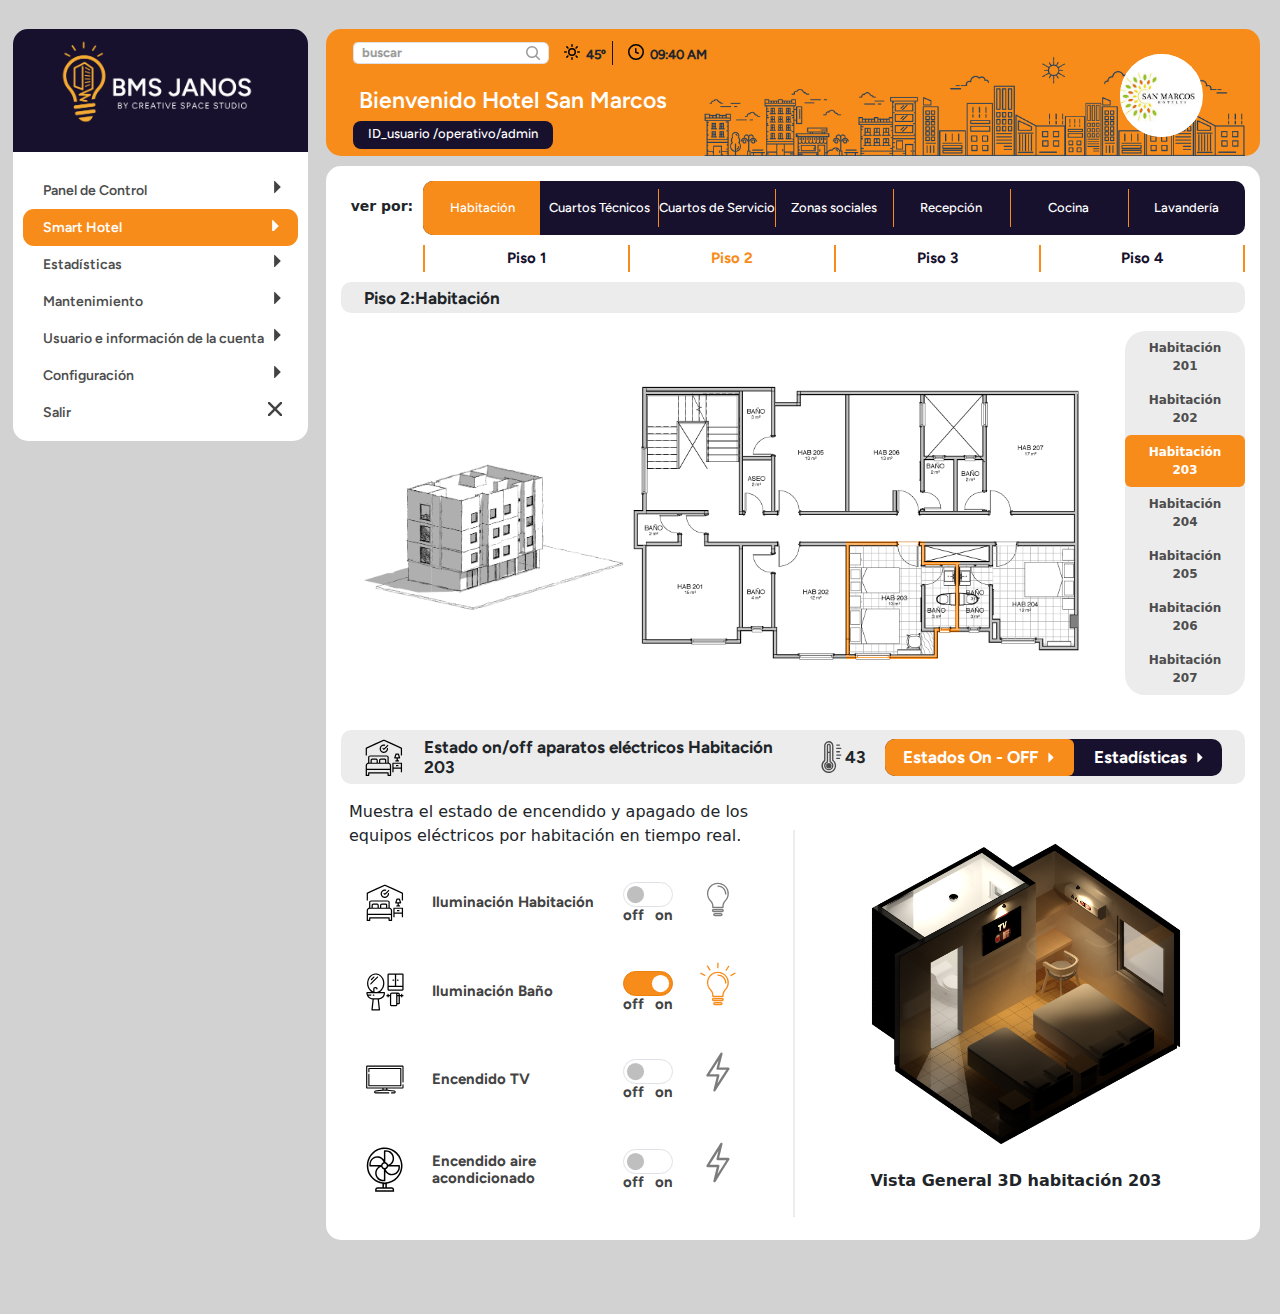
==== commit 6639618a: "Add files via upload" ====
--- a/Proyecto/Views/Index.html
+++ b/Proyecto/Views/Index.html
@@ -16,7 +16,7 @@
 		<main class="">
 			<div class="d-flex flex-column flex-shrink-0 overflow-hidden aside br-rad-15" style="width: 306px;">
 				<div class=" p-3 bg-dt">
-					<a href="/" class="d-flex align-items-center text-white text-decoration-none">
+					<a href="Index.html" class="d-flex align-items-center text-white text-decoration-none">
 						<img class="logo-aside" src="../Templates/Images/Resources/logo-JMS-JANOS.png">
 					</a>
 				</div>
@@ -28,7 +28,7 @@
 							</a>
 						</li>
 						<li class="nav-item" role="presentation">
-							<a id="Menu_Dispositivos" type="button" class="nav-item nav-link drop active">
+							<a id="Menu_Dispositivos" type="button" class="nav-item nav-link drop active" href="Index.html">
 								Smart Hotel
 							</a>
 						</li>
@@ -65,7 +65,7 @@
 									</a>
 								</li>
 								<li class="nav-item">
-									<a class="nav-link drop" type="button" id="Menu_btnEquipos2">
+									<a class="nav-link drop" type="button" id="Menu_btnEquipos2" href="Mantenimientos_de_equipos.html">
 										Equipos
 									</a>
 								</li>
@@ -82,7 +82,7 @@
 							</a>
 						</li>
 						<li class="nav-item" role="presentation">
-							<a id="" class="nav-link exit" data-bs-toggle="pill" role="tab" aria-selected="true">
+							<a id="btnExit" class="nav-link exit" type="button" href="Login.html">
 								Salir
 							</a>
 						</li>
@@ -135,7 +135,7 @@
 					<button class="navbar-toggler" type="button" data-bs-toggle="collapse" data-bs-target="#navbarTogglerDemo03" aria-controls="navbarTogglerDemo03" aria-expanded="false" aria-label="Toggle navigation">
 						<span class="navbar-toggler-icon"></span>
 					</button>
-					<a class="navbar-brand" href="#"><img class="logo-aside" src="../Templates/Images/Resources/logo-JMS-JANOS.png"></a>
+					<a class="navbar-brand" href="Index.html"><img class="logo-aside" src="../Templates/Images/Resources/logo-JMS-JANOS.png"></a>
 					<div class="collapse navbar-collapse" id="navbarTogglerDemo03">
 						<ul class="navbar-nav me-auto mb-2 mb-lg-0">
 							<li style="margin: 10px 0;">
@@ -145,52 +145,53 @@
 								</form>
 							</li>
 							<li class="nav-item">
-								<a class="nav-link active" aria-current="page" href="Panel_de_control.html">Panel de Control</a>
+								<a id="Menu_Panel_de_controlz" type="button" class="nav-item nav-link drop" href="Panel_de_control.html">Panel de Control</a>
 							</li>
 							<li class="nav-item">
-								<a class="nav-link" href="#CollapseEstadisticas">Smart Hotel</a>
+								<a id="Menu_Dispositivosz" type="button" class="nav-item nav-link drop active " href="Index.html">Smart Hotel</a>
 							</li>
-							<li class="nav-item dropdown">
-								<a class="nav-link dropdown-toggle" href="#" role="button" data-bs-toggle="dropdown" aria-expanded="false">
+							<li class="nav-item">
+								<a id="Menu_Estadisticasz" class="nav-item nav-link drop hij" type="button" data-bs-toggle="collapse" href="#CollapseEstadisticasz" aria-expanded="true">
 									Estadísticas
 								</a>
-								<ul class="dropdown-menu">
-									<li><a class="dropdown-item" href="Estadisticas_generales.html">Generales</a></li>
-									<li><a class="dropdown-item" href="CollapseEstadisticas">Específicos</a></li>
-									<li><a class="dropdown-item" href="Estadisticas_comparativas.html">Comparativos</a></li>
-								</ul>
-							</li>
-							<li class="nav-item dropdown">
-								<a class="nav-link dropdown-toggle" href="#" role="button" data-bs-toggle="dropdown" aria-expanded="false">
-									Mantenimiento
-								</a>
-								<ul class="dropdown-menu">
-									<li><a class="dropdown-item" href="Mantenimientos_generales.html">Generales</a></li>
-									<li><a class="dropdown-item">Equipos</a></li>
+								<ul class="collapse" id="CollapseEstadisticasz" style="">
+									<li><a class="nav-link drop" type="button" id="Menu_btnGenerales1z" href="Estadisticas_generales.html">Generales</a></li>
+									<li><a class="nav-link drop" type="button" id="Menu_btnEspecificos1z" href="Estadisticas_especificas.html">Específicos</a></li>
+									<li><a class="nav-link drop" type="button" id="Menu_btnComparativos1z" href="Estadisticas_comparativas.html">Comparativos</a></li>
 								</ul>
 							</li>
 							<li class="nav-item">
-								<a class="nav-link" href="Usuario.html">Usuario e información de la cuenta</a>
+								<a id="Menu_Mantenimientosz" class="nav-item nav-link drop hij" data-bs-toggle="collapse" type="button" href="#CollapseMantenimientosz" aria-expanded="false">
+									Mantenimiento
+								</a>
+								<ul class="collapse" id="CollapseMantenimientosz" style="">
+									<li><a class="nav-link drop" type="button" id="Menu_btnGenerales2z" href="Mantenimientos_generales.html">Generales</a></li>
+									<li><a class="nav-link drop" type="button" id="Menu_btnEquipos2z" href="Mantenimientos_de_equipos.html">Equipos</a></li>
+								</ul>
 							</li>
 							<li class="nav-item">
-								<a class="nav-link " href="Configuracion.html">Configuración</a>
+								<a id="Menu_Usuario_E_Informacion" class="nav-item nav-link drop" type="button" href="Usuario.html">Usuario e información de la cuenta</a>
 							</li>
 							<li class="nav-item">
-								<a class="nav-link">Salir</a>
+								<a id="Menu_Configuracion" class="nav-item nav-link drop" type="button" href="Configuracion.html">Configuración</a>
+							</li>
+							<li class="nav-item">
+								<a id="Menu_Configuracion" class="nav-item nav-link drop" type="button" href="Login.html">Salir</a>
 							</li>
 						</ul>
 					</div>
 				</div>
 			</nav>
+			</nav>
 			<div class="content-principal tab-content" id="Principal">
-
 				<div id="Dispositivos" class="chilContents tab-pane fade show active" role="tabpanel" aria-labelledby="Menu_Dispositivos" tabindex="0">
 					<section class="navsSwitch">
 						<div class="textSeeFor">
 							ver por:
 						</div>
 						<div class="seeFor" style="width: 100%;">
-							<ul class="nav nav-pills firstnav bg-dt nav overflow-hidden" id="pills-tabMenu" role="tablist">
+							<div>
+								<ul class="nav nav-pills firstnav bg-dt nav overflow-hidden" id="pills-tabMenu" role="tablist">
 								<li class="nav-item" role="presentation">
 									<button class="nav-link menuSuperiorDispo active" id="pills-Tab1-tab" data-bs-toggle="pill" type="button" role="tab" aria-selected="true">
 										<div>Habitación</div>
@@ -227,6 +228,8 @@
 									</button>
 								</li>
 							</ul>
+							</div>
+							
 
 							<ul class="nav nav-pills navFlow overflow-hidden" id="pills-tabPisoMenu" role="tablist">
 								<li class="nav-item" role="presentation">
@@ -773,6 +776,7 @@
 			};
 		};
 
+		//--------------------------------------------------------------
 		$("#MenuAside a").click(function(){
 			var clases = "show active";
 			var id = $(this).attr('id');
@@ -809,16 +813,12 @@
 						$("#pills-tab").removeClass("d-none");
 						mostrarconstruccion();
 					} else if( id === "Menu_btnEspecificos1"){
-						
 						$(".chilContents").removeClass(clases);
 						$("#pills-tab").removeClass("d-none fade");
-
 						$("#Dispositivos").addClass(clases);
 						$("#divconstruction").removeClass(clases);
-
 						$("#pills-TabEstadis-tab").addClass("active");
 						$("#pills-TabEstadis").addClass("show active");
-
 						$("#pills-TabIlumin-tab").removeClass("show active");
 						$("#pills-TabIlumin").removeClass(clases);
 						return;
@@ -855,6 +855,16 @@
 			}
 		});
 
+        var fixmeTop = $('.fixme').offset().top; 
+        $(window).scroll(function () {       
+            var currentScroll = $(window).scrollTop(); 
+            if (currentScroll >= fixmeTop) {
+                $('.fixme').addClass("ret");
+            } else { 
+                $('.fixme').removeClass("ret")
+            }
+        });
+
 		function showTime() {
 			var date = new Date();
 			var h = date.getHours(); // 0 - 23
@@ -876,20 +886,6 @@
 		};
 		showTime();
 
-        var fixmeTop = $('.fixme').offset().top;       // get initial position of the element
-
-        $(window).scroll(function () {                  // assign scroll event listener
-
-            var currentScroll = $(window).scrollTop(); // get current position
-
-            if (currentScroll >= fixmeTop) {           // apply position: fixed if you
-														// scroll to that element or below it
-                $('.fixme').addClass("ret");
-            } else {                                   // apply position: static
-                $('.fixme').removeClass("ret")
-            }
-
-        });
 	</script>
 </body>
 </html>--- a/Proyecto/Templates/Css/styles.css
+++ b/Proyecto/Templates/Css/styles.css
@@ -127,7 +127,7 @@
 }
 
 .content-principal > section{
- margin-bottom: 18px;
+   margin-bottom: 18px;
 }
 
 /* - - - - - - - - - - - - END GENERAL - - - - - - - - - - - - */
@@ -151,8 +151,8 @@
 }
 
 .container.text-center > .row.align-items-start{
- margin-top: 70px!important;
- margin-bottom: 100px;
+   margin-top: 70px!important;
+   margin-bottom: 100px;
 }
 
 .login > header > nav > ul > li > a{
@@ -167,7 +167,9 @@
 }
 
 .login > header > nav > ul > li > a > img{
-    filter: invert(1);
+    filter: invert(100%);
+    -webkit-filter: invert(100%);
+    -moz-filter: invert(100%);
     max-width: 42px;
 }
 
@@ -196,7 +198,9 @@
 
 .panel-login img{
     margin: auto;
-    filter: contrast(0);
+    filter: contrast(0%);
+    -webkit-filter: contrast(0%);
+    -moz-filter: contrast(0%);
     display: flex;
     width: inherit;
     flex-direction: row;
@@ -208,18 +212,18 @@
 }
 
 .panel-login .content-img{
-   border-radius: 100%;
-   display: inline-flex;
-   width: 190px;
-   height: 190px;
-   border: 8px solid white;
-   flex-direction: row;
-   flex-wrap: nowrap;
-   align-content: center;
-   justify-content: center;
-   align-items: center;
-   margin-top: 5px;
-   background: #c3c3c3;
+ border-radius: 100%;
+ display: inline-flex;
+ width: 190px;
+ height: 190px;
+ border: 8px solid white;
+ flex-direction: row;
+ flex-wrap: nowrap;
+ align-content: center;
+ justify-content: center;
+ align-items: center;
+ margin-top: 5px;
+ background: #c3c3c3;
 }
 
 .panel-login {
@@ -356,18 +360,20 @@
     background: url(../Icons/triangle-right.svg);
     background-size: 27px 32px;
     background-position: -6px -7px;
-    filter: invert(1);
+    filter: invert(100%);
+    -webkit-filter: invert(100%);
+    -moz-filter: invert(100%);
 }
 
 .aside .nav-link.drop.active.collapsed::after,
 .aside .nav-link.drop::after,
 .aside .nav-link.exit::after {
- float: right;
- content: "";
- display: inline-block;
- vertical-align: middle;
- width: 1em;
- height: 1em;
+   float: right;
+   content: "";
+   display: inline-block;
+   vertical-align: middle;
+   width: 1em;
+   height: 1em;
 }
 
 .aside ul li ul li a.nav-link.drop::after,
@@ -375,6 +381,8 @@
 .aside .nav-link.drop.active.collapsed::after{
     background: url(../Icons/triangle-right.svg);
     filter: contrast(0.475);
+    -webkit-filter: contrast(0.475);
+    -moz-filter: contrast(0.475);
 }
 
 .aside ul li ul li a.nav-link.drop::after{
@@ -383,27 +391,33 @@
 }
 
 .aside .nav-link.drop::after {
-   background-size: 27px 32px;
-   background-position: -4px -9px;
+ background-size: 27px 32px;
+ background-position: -4px -9px;
 }
 
 .aside .nav-link:hover.exit::after ,
 .aside .nav-link:hover.drop::after {
     filter: contrast(1);
+    -webkit-filter: contrast(1);
+    -moz-filter: contrast(1);
 }
 
 .aside .nav-link.exit::after {
-   background: url(../Icons/x.svg);
-   background-size: 26px 26px;
-   background-position: -6px -6px;
-   filter: contrast(0.475);
+ background: url(../Icons/x.svg);
+ background-size: 26px 26px;
+ background-position: -6px -6px;
+ filter: contrast(0.475);
+ -webkit-filter: contrast(0.475);
+ -moz-filter: contrast(0.475);
 }
 
 .aside .nav-link.drop.active::after {
-   background: url(../Icons/triangle-right.svg);
-   background-size: 27px 32px;
-   background-position: -6px -7px;
-   filter: invert(1);
+ background: url(../Icons/triangle-right.svg);
+ background-size: 27px 32px;
+ background-position: -6px -7px;
+ filter: invert(1);
+ -webkit-filter: invert(1);
+ -moz-filter: invert(1);
 }
 
 .aside .nav-link.exit.active::after {
@@ -411,19 +425,25 @@
     background-size: 26px 26px;
     background-position: -6px -6px;
     filter: invert(1);
+    -webkit-filter: invert(1);
+    -moz-filter: invert(1);
 }
 
 .aside .nav-link.drop.hij.active::after {
-   background: url(../Icons/triangle-down.svg);
-   background-size: 27px 32px;
-   background-position: -6px -7px;
-   filter: invert(1);
+ background: url(../Icons/triangle-down.svg);
+ background-size: 27px 32px;
+ background-position: -6px -7px;
+ filter: invert(1);
+ -webkit-filter: invert(1);
+ -moz-filter: invert(1);
 }
 
 .aside .nav-link.drop.active.collapsed::after {
-   background-size: 27px 32px;
-   background-position: -4px -9px;
-   filter: invert(1);
+ background-size: 27px 32px;
+ background-position: -4px -9px;
+ filter: invert(1);
+ -webkit-filter: invert(1);
+ -moz-filter: invert(1);
 }
 
 .aside ul ul {
@@ -451,9 +471,9 @@
 }
 
 .collapse.show .nav-link.drop.active::after{
-   filter: none!important;
-   background-size: 18px 18px;
-   background-position: 0px 0px;
+ filter: none!important;
+ background-size: 18px 18px;
+ background-position: 0px 0px;
 }
 
 .form-check.form-switch >.form-check-input{
@@ -474,7 +494,7 @@
     margin-bottom: 10px;
 }
 
-.navbar.navbar-expand-lg{
+body.Home .navbar.navbar-expand-lg{
     display: none;
 }
 
@@ -628,6 +648,29 @@
     align-items: center;
 }
 
+.seeFor{
+    width: 100%;
+    display: grid;
+}
+
+.seeFor div{
+    overflow: auto;
+    width: 100%;
+}
+
+.seeFor div::-webkit-scrollbar {
+  width: 1em;
+}
+ 
+.seeFor div::-webkit-scrollbar-track {
+  box-shadow: inset 0 0 6px rgba(0, 0, 0, 0.3);
+}
+ 
+.seeFor div::-webkit-scrollbar-thumb {
+  background-color: darkgrey;
+  outline: 1px solid slategrey;
+}
+
 .seeFor .bg-dt.nav{
     border-radius: 10px;
     display: flex;
@@ -635,6 +678,8 @@
     justify-content: flex-start;
     align-items: center;
     flex-wrap: nowrap;
+    width: max-content;
+    min-width: -webkit-fill-available;
 }
 
 .seeFor ul.nav button{
@@ -695,12 +740,12 @@
 
 
 .nav.nav-pills.navFlow.overflow-hidden > li button {
-   color: #17112d;
-   font-family: 'Figtree-Bold';
-   font-size: 15px;
-   border-left: 2px solid #f78c1b;
-   padding: 2px;
-   margin: 10px 0;
+ color: #17112d;
+ font-family: 'Figtree-Bold';
+ font-size: 15px;
+ border-left: 2px solid #f78c1b;
+ padding: 2px;
+ margin: 10px 0;
 }
 
 .nav.nav-pills.navFlow.overflow-hidden > li:last-child button {
@@ -783,10 +828,10 @@
 }
 
 .containerImagFlow > div:last-child{
-   width: 16%;
-   padding-left: 36px;
-   margin-bottom: 35px;
-   min-width: 156px;
+ width: 16%;
+ padding-left: 36px;
+ margin-bottom: 35px;
+ min-width: 156px;
 }
 .containerImagFlow img{
     width: inherit;
@@ -968,11 +1013,11 @@
 }
 
 .views3d.nav-pills .form-check.form-switch{
- margin: auto;
- display: flex;
- flex-direction: column;
- width: 200px;
- padding: 0 25px;
+   margin: auto;
+   display: flex;
+   flex-direction: column;
+   width: 200px;
+   padding: 0 25px;
 }
 
 .form-switch .form-check-input{
@@ -1250,8 +1295,8 @@
 }
 
 .imgConstruction img{
-   max-width: 100%;
-   margin: 50px 0; 
+ max-width: 100%;
+ margin: 50px 0; 
 }
 
 button.btnselectorroom.nav-link.drop.text-min {
@@ -1344,6 +1389,10 @@
     align-content: center;
 }
 
+.nobackg {
+    word-break: break-word;
+}
+
 main{
     width: 100%;
     max-width: 306px;
@@ -1352,6 +1401,58 @@
 
 main > div {
     position: fixed;
+}
+
+.fixme ul.collapse > li > a{
+    color: white;
+}
+
+.fixme ul ul {
+ list-style-type: none!important;
+ padding: 0 23px;
+ margin: 1px 0px;
+ font-size: 14px;
+}
+
+.fixme a{
+    border-radius: 10px;
+    padding: 6px 15px;
+}
+
+.fixme .nav-item.active::after,
+.nav-item.hij.active.collapsed::after {
+    background: url(../Icons/triangle-right.svg);
+    background-size: 27px 32px;
+    background-position: -6px -7px;
+    filter: invert(1);
+}
+
+.fixme ul li ul li a.nav-item::after,
+.fixme .nav-item::after,
+.fixme .nav-item.active.collapsed::after{
+    background: url(../Icons/triangle-right.svg);
+    filter: contrast(0.475);
+}
+
+.fixme .nav-item.active::after {
+ background: url(../Icons/triangle-right.svg);
+ background-size: 27px 32px;
+ background-position: -6px -7px;
+ filter: invert(1);
+}
+.fixme .nav-item.hij.active::after {
+ background: url(../Icons/triangle-down.svg);
+ background-size: 27px 32px;
+ background-position: -6px -7px;
+ filter: invert(1);
+ -webkit-filter: invert(1);
+ -moz-filter: invert(1);
+}
+
+.fixme .collapse.show .nav-link.drop.active, 
+.fixme .collapse.show .nav-link.drop.active:hover, 
+.fixme .collapse.show .nav-link.drop.active:focus{
+   background: #f78c1b!important;
 }
 /* - - - - - - - - - - - - END CONTENT - - - - - - - - - - - - */
 /*
@@ -1498,7 +1599,7 @@
 }
 
 
-@media only screen and (max-width: 1200px) and (min-width: 960px)  {
+@media only screen and (max-width: 1200px){
     .containerImagFlow > div:first-child{
         display: none!important;
     }
@@ -1583,13 +1684,10 @@
         margin: 15px auto;
     }
 
-    .navsSwitch{
-        display: initial;
-    }
-
     .textSeeFor {
         margin-top: 10px;
         margin-bottom: 15px;
+        min-width: 75px;
     }
 
     .nav.nav-pills.navFlow.overflow-hidden {
@@ -1608,6 +1706,11 @@
 }
 
 @media only screen and (max-width: 959px) {
+    body.Home > .container > .content > .content-principal{
+        border-radius: 0 0 15px 15px;
+        margin-bottom: 30px;
+
+    }
     main {
         display: none !important;
     }
@@ -1620,16 +1723,16 @@
         padding: 0;
     }
 
-    .navbar.navbar-expand-lg {
+    body.Home .navbar.navbar-expand-lg {
         display: block;
     }
 
     .br-rad-15.bg-or.overflow-hidden.banner.p-12{
-     border-radius: 0!important;
-     margin: 0px;
- }
-
- .logo-hotel div {
+       border-radius: 0!important;
+       margin: 0px;
+   }
+
+   .logo-hotel div {
     width: 60px;
     height: 60px;
     top: 6px;
@@ -1674,7 +1777,7 @@
     background-size: 23px!important;
 }
 
-.logo-aside {
+body.Home .logo-aside {
     position: absolute;
     width: 152px;
     right: -9px;
@@ -1707,9 +1810,14 @@
     left: 0;
 }
 
-}
-
-@media only screen and (max-width: 420px) {
+h3.tittles-bms.configstyle {
+    max-width: 16px!important;
+    min-width: 132px;
+}
+
+}
+
+@media only screen and (max-width: 500px) {
     .banner {
         height: 130px;
     }
@@ -1720,6 +1828,41 @@
     }
 
     .Welcome-Banner{
-            width: 264px;
-    }
-}
+        width: 264px;
+    }
+
+    .sectrhdhj > .d-flex .tittles-bms{
+        font-size: 14px;
+    }
+
+    .tittles-bms img.xs {
+        margin-right: 10px;
+        max-width: 23px;
+        max-height: 26px;
+    }
+
+    .tittles-bms {
+        font-size: 14px!important;
+    }
+
+    .sectrhdhj > .d-flex .tittles-bms {
+        width: 222px;
+    }
+
+    .sectrhdhj {
+        padding: 30px 0px!important;
+    }
+
+    .login > header > nav > ul > li > a > span {
+        min-width: 125px;
+        font-size: 16px;
+    }
+
+    .login > header > nav > ul > li > a > img {
+        max-width: 33px;
+    }
+
+    .login > header > nav > ul:nth-child(2) > li > a > img.m-2 {
+        max-width: 120px!important;
+    }
+}
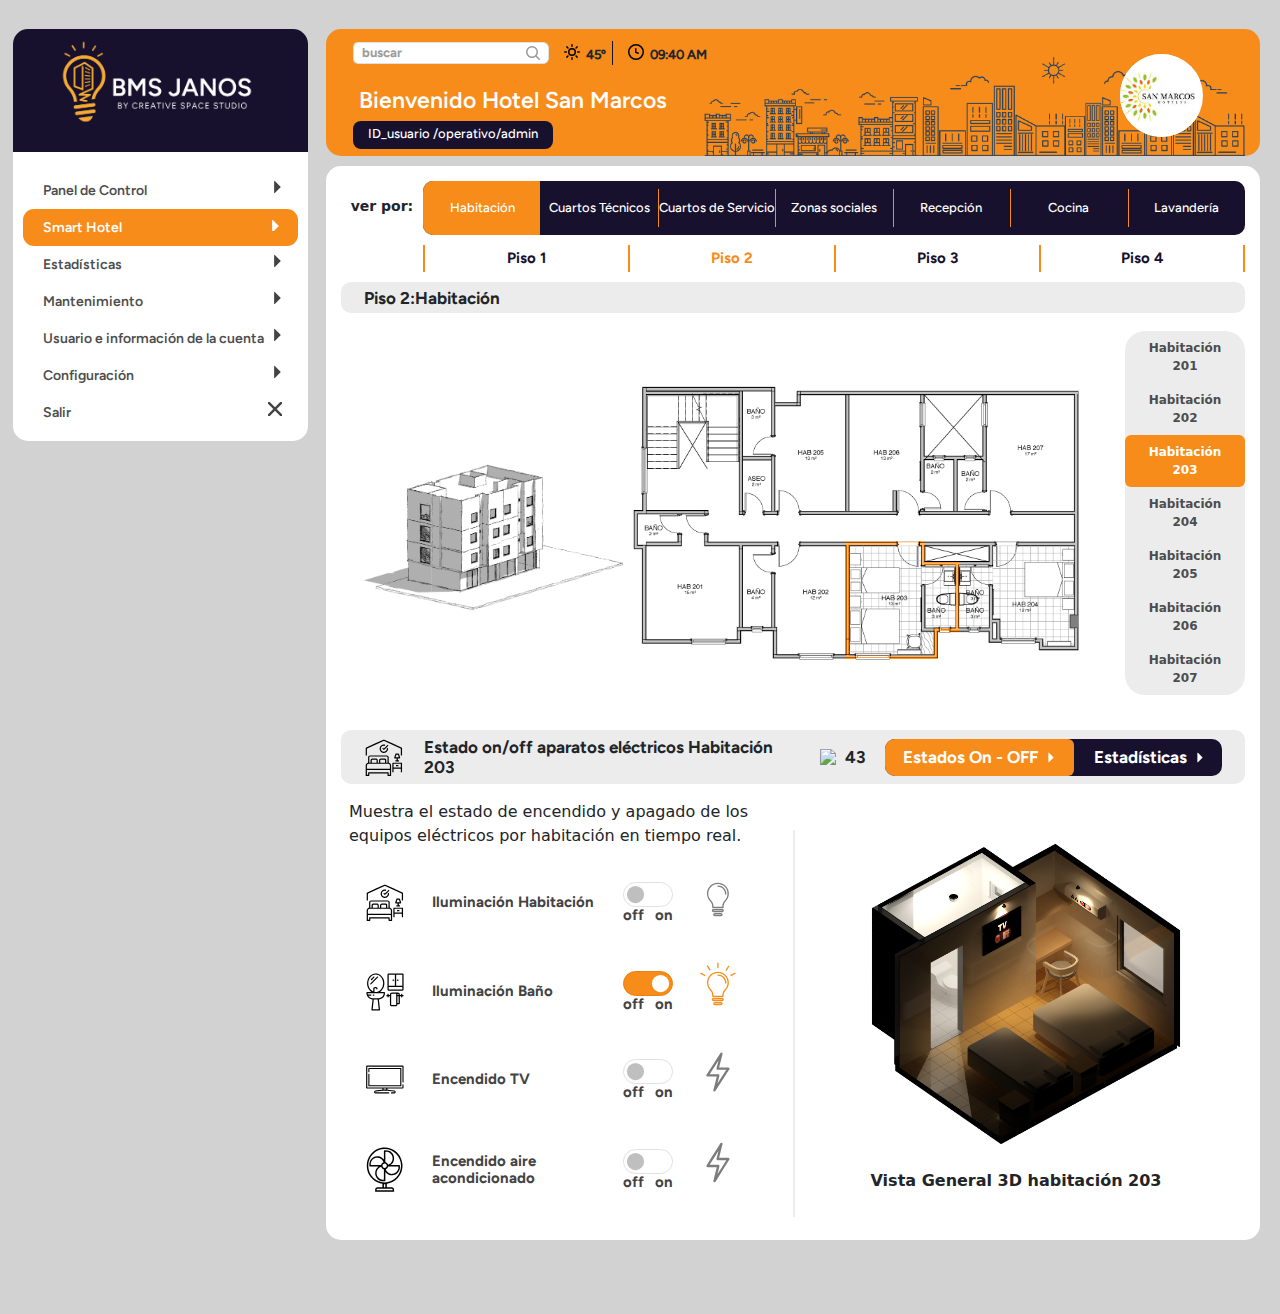
==== commit b1830d48: "Add files via upload" ====
--- a/Proyecto/Views/Index.html
+++ b/Proyecto/Views/Index.html
@@ -233,22 +233,22 @@
 
 							<ul class="nav nav-pills navFlow overflow-hidden" id="pills-tabPisoMenu" role="tablist">
 								<li class="nav-item" role="presentation">
-									<button class="nav-link" id="pills-TabPiso-tab" data-bs-toggle="pill" data-bs-target="#pills-TabPiso" type="button" role="tab" aria-controls="pills-TabPiso" aria-selected="true">
+									<button class="nav-link" id="pills-TabPiso-tab1" data-bs-toggle="pill" data-bs-target="#pills-TabPiso" type="button" role="tab" aria-controls="pills-TabPiso" aria-selected="true">
 										<div class="selectPiso">Piso 1</div>
 									</button>
 								</li>
 								<li class="nav-item" role="presentation">
-									<button class="nav-link active" id="pills-TabPiso-tab" data-bs-toggle="pill" data-bs-target="#pills-TabPiso" type="button" role="tab" aria-controls="pills-TabPiso" aria-selected="false">
+									<button class="nav-link active" id="pills-TabPiso-tab2" data-bs-toggle="pill" data-bs-target="#pills-TabPiso" type="button" role="tab" aria-controls="pills-TabPiso" aria-selected="false">
 										<div class="selectPiso">Piso 2</div>
 									</button>
 								</li>
 								<li class="nav-item" role="presentation">
-									<button class="nav-link" id="pills-TabPiso-tab" data-bs-toggle="pill" data-bs-target="#pills-TabPiso" type="button" role="tab" aria-controls="pills-TabPiso" aria-selected="false">
+									<button class="nav-link" id="pills-TabPiso-tab3" data-bs-toggle="pill" data-bs-target="#pills-TabPiso" type="button" role="tab" aria-controls="pills-TabPiso" aria-selected="false">
 										<div class="selectPiso">Piso 3</div>
 									</button>
 								</li>
 								<li class="nav-item" role="presentation">
-									<button class="nav-link" id="pills-TabPiso-tab" data-bs-toggle="pill" data-bs-target="#pills-TabPiso" type="button" role="tab" aria-controls="pills-TabPiso" aria-selected="false">
+									<button class="nav-link" id="pills-TabPiso-tab4" data-bs-toggle="pill" data-bs-target="#pills-TabPiso" type="button" role="tab" aria-controls="pills-TabPiso" aria-selected="false">
 										<div class="selectPiso">Piso 4</div>
 									</button>
 								</li>
@@ -263,12 +263,14 @@
 								<div>
 									<img src="../Templates/Images/Resources/hotel.png">
 								</div>
-								<div style="margin-left: -5px; display: flex; max-width: 460px;">
-
+								<div id="seccionImagenPlano">
 									<img src="../Templates/Images/Mapa-piso-2/mapa-piso-2.png">
 									<div id="areaselector" class="img3"> </div>
 								</div>
-								<div class="">
+                                <div id="Enconstruccioncosas" class="d-none">
+                                    <img src="../Templates/Images/Resources/construccion-2.png" alt="Alternate Text" />
+								</div>
+								<div id="secciondehabitaciones" class="">
 									<ul class="selecroom nav nav-pills flex-column mb-auto color-bms mt-10" id="pills-tabMenu" role="tablist">
 										<li class="" role="presentation">
 											<button class="btnselectorroom nav-link drop text-min" data-bs-toggle="pill" data-bs-target="#pills-Tab1" type="button" role="tab" aria-controls="pills-Tab1" aria-selected="true">
@@ -314,7 +316,7 @@
 
 					<section>
 						<h3 class="tittles-bms">
-							<img src="../Templates/Images/Resources/habitacion.svg">Estado on/off aparatos eléctricos <span id="titleh4g">Habitación</span> <span id="selectHab">203</span> <span id="temp"><img src="../Templates/Icons/temperatura.svg" class="temp" style="width: 25px;">43</span>
+							<img src="../Templates/Images/Resources/habitacion.svg">Estado on/off aparatos eléctricos <span id="titleh4g">Habitación</span> <span id="selectHab">203</span> <span id="temp"><img src="../Templates/Icons/temperatura-naranja.svg" class="temp" style="width: 25px;">43</span>
 							<ul class="nav nav-pills mb-3 navIluSta bg-dt nav overflow-hidden fade show" id="pills-tab" role="tablist">
 								<li class="nav-item" role="presentation">
 									<button class="nav-link active" id="pills-TabIlumin-tab" data-bs-toggle="pill" data-bs-target="#pills-TabIlumin" type="button" role="tab" aria-controls="pills-TabIlumin" aria-selected="true">
@@ -740,9 +742,25 @@
 		});
 
 		$(".menuSuperiorDispo").click(function () {
-			var hh = $(this).text();
+            var hh = $(this).find("div").text();
 			$("#titlehg").text(hh);
 			$("#titleh4g").text(hh);
+			$("#titleh3g").text(hh);
+			if (hh === "Habitación") {
+                $("#seccionImagenPlano, #secciondehabitaciones, #selectHab, #selectHab, #temp").removeClass("d-none");
+				$("#Enconstruccioncosas").addClass("d-none");
+                if ($("pills-TabPiso-tab2").hasClass("active")) {
+                    $("#divconstruction").removeClass("show active");
+                    $("#pills-TabIlumin").addClass("show active");
+                    $("#pills-tab").addClass("show active");
+                }
+			} else {
+                $("#seccionImagenPlano, #secciondehabitaciones, #selectHab, #selectHab, #temp").addClass("d-none")
+				$("#Enconstruccioncosas").removeClass("d-none");
+                $("#pills-TabEstadis, #pills-TabIlumin").removeClass("show active");
+				$("#divconstruction").addClass("show active");
+                $("#pills-tab").removeClass("show active");
+            }
 		});
 
 		function mostrarconstruccion() {
--- a/Proyecto/Templates/Css/styles.css
+++ b/Proyecto/Templates/Css/styles.css
@@ -127,7 +127,7 @@
 }
 
 .content-principal > section{
-   margin-bottom: 18px;
+ margin-bottom: 18px;
 }
 
 /* - - - - - - - - - - - - END GENERAL - - - - - - - - - - - - */
@@ -151,8 +151,8 @@
 }
 
 .container.text-center > .row.align-items-start{
-   margin-top: 70px!important;
-   margin-bottom: 100px;
+ margin-top: 70px!important;
+ margin-bottom: 100px;
 }
 
 .login > header > nav > ul > li > a{
@@ -212,18 +212,18 @@
 }
 
 .panel-login .content-img{
- border-radius: 100%;
- display: inline-flex;
- width: 190px;
- height: 190px;
- border: 8px solid white;
- flex-direction: row;
- flex-wrap: nowrap;
- align-content: center;
- justify-content: center;
- align-items: center;
- margin-top: 5px;
- background: #c3c3c3;
+   border-radius: 100%;
+   display: inline-flex;
+   width: 190px;
+   height: 190px;
+   border: 8px solid white;
+   flex-direction: row;
+   flex-wrap: nowrap;
+   align-content: center;
+   justify-content: center;
+   align-items: center;
+   margin-top: 5px;
+   background: #c3c3c3;
 }
 
 .panel-login {
@@ -368,12 +368,12 @@
 .aside .nav-link.drop.active.collapsed::after,
 .aside .nav-link.drop::after,
 .aside .nav-link.exit::after {
-   float: right;
-   content: "";
-   display: inline-block;
-   vertical-align: middle;
-   width: 1em;
-   height: 1em;
+ float: right;
+ content: "";
+ display: inline-block;
+ vertical-align: middle;
+ width: 1em;
+ height: 1em;
 }
 
 .aside ul li ul li a.nav-link.drop::after,
@@ -391,8 +391,8 @@
 }
 
 .aside .nav-link.drop::after {
- background-size: 27px 32px;
- background-position: -4px -9px;
+   background-size: 27px 32px;
+   background-position: -4px -9px;
 }
 
 .aside .nav-link:hover.exit::after ,
@@ -403,21 +403,21 @@
 }
 
 .aside .nav-link.exit::after {
- background: url(../Icons/x.svg);
- background-size: 26px 26px;
- background-position: -6px -6px;
- filter: contrast(0.475);
- -webkit-filter: contrast(0.475);
- -moz-filter: contrast(0.475);
+   background: url(../Icons/x.svg);
+   background-size: 26px 26px;
+   background-position: -6px -6px;
+   filter: contrast(0.475);
+   -webkit-filter: contrast(0.475);
+   -moz-filter: contrast(0.475);
 }
 
 .aside .nav-link.drop.active::after {
- background: url(../Icons/triangle-right.svg);
- background-size: 27px 32px;
- background-position: -6px -7px;
- filter: invert(1);
- -webkit-filter: invert(1);
- -moz-filter: invert(1);
+   background: url(../Icons/triangle-right.svg);
+   background-size: 27px 32px;
+   background-position: -6px -7px;
+   filter: invert(1);
+   -webkit-filter: invert(1);
+   -moz-filter: invert(1);
 }
 
 .aside .nav-link.exit.active::after {
@@ -430,20 +430,20 @@
 }
 
 .aside .nav-link.drop.hij.active::after {
- background: url(../Icons/triangle-down.svg);
- background-size: 27px 32px;
- background-position: -6px -7px;
- filter: invert(1);
- -webkit-filter: invert(1);
- -moz-filter: invert(1);
+   background: url(../Icons/triangle-down.svg);
+   background-size: 27px 32px;
+   background-position: -6px -7px;
+   filter: invert(1);
+   -webkit-filter: invert(1);
+   -moz-filter: invert(1);
 }
 
 .aside .nav-link.drop.active.collapsed::after {
- background-size: 27px 32px;
- background-position: -4px -9px;
- filter: invert(1);
- -webkit-filter: invert(1);
- -moz-filter: invert(1);
+   background-size: 27px 32px;
+   background-position: -4px -9px;
+   filter: invert(1);
+   -webkit-filter: invert(1);
+   -moz-filter: invert(1);
 }
 
 .aside ul ul {
@@ -471,9 +471,9 @@
 }
 
 .collapse.show .nav-link.drop.active::after{
- filter: none!important;
- background-size: 18px 18px;
- background-position: 0px 0px;
+   filter: none!important;
+   background-size: 18px 18px;
+   background-position: 0px 0px;
 }
 
 .form-check.form-switch >.form-check-input{
@@ -661,11 +661,11 @@
 .seeFor div::-webkit-scrollbar {
   width: 1em;
 }
- 
+
 .seeFor div::-webkit-scrollbar-track {
   box-shadow: inset 0 0 6px rgba(0, 0, 0, 0.3);
 }
- 
+
 .seeFor div::-webkit-scrollbar-thumb {
   background-color: darkgrey;
   outline: 1px solid slategrey;
@@ -678,8 +678,7 @@
     justify-content: flex-start;
     align-items: center;
     flex-wrap: nowrap;
-    width: max-content;
-    min-width: -webkit-fill-available;
+    width: max-content;min-width: -webkit-fill-available;
 }
 
 .seeFor ul.nav button{
@@ -725,7 +724,7 @@
 }
 
 .nav.nav-pills.navFlow.overflow-hidden > li{
-    min-width: 134px;
+    min-width: 60px;
     width: 100%;
     color: red;
 }
@@ -740,12 +739,12 @@
 
 
 .nav.nav-pills.navFlow.overflow-hidden > li button {
- color: #17112d;
- font-family: 'Figtree-Bold';
- font-size: 15px;
- border-left: 2px solid #f78c1b;
- padding: 2px;
- margin: 10px 0;
+   color: #17112d;
+   font-family: 'Figtree-Bold';
+   font-size: 15px;
+   border-left: 2px solid #f78c1b;
+   padding: 2px;
+   margin: 10px 0;
 }
 
 .nav.nav-pills.navFlow.overflow-hidden > li:last-child button {
@@ -828,10 +827,10 @@
 }
 
 .containerImagFlow > div:last-child{
- width: 16%;
- padding-left: 36px;
- margin-bottom: 35px;
- min-width: 156px;
+   width: 16%;
+   padding-left: 36px;
+   margin-bottom: 35px;
+   min-width: 156px;
 }
 .containerImagFlow img{
     width: inherit;
@@ -953,6 +952,18 @@
     min-width: 100%;
     max-width: 100%;
 }
+
+#seccionImagenPlano {
+    margin-left: -5px;
+    display: flex;
+    max-width: 460px;
+}
+
+div#Enconstruccioncosas {
+    max-width: 500px;
+    margin: 30px auto;
+    width: auto;
+}
 h5 img{
     width: 22px;
     margin: 0px 10px 0 3px;
@@ -1013,11 +1024,11 @@
 }
 
 .views3d.nav-pills .form-check.form-switch{
-   margin: auto;
-   display: flex;
-   flex-direction: column;
-   width: 200px;
-   padding: 0 25px;
+ margin: auto;
+ display: flex;
+ flex-direction: column;
+ width: 200px;
+ padding: 0 25px;
 }
 
 .form-switch .form-check-input{
@@ -1295,8 +1306,8 @@
 }
 
 .imgConstruction img{
- max-width: 100%;
- margin: 50px 0; 
+   max-width: 100%;
+   margin: 50px 0; 
 }
 
 button.btnselectorroom.nav-link.drop.text-min {
@@ -1408,10 +1419,10 @@
 }
 
 .fixme ul ul {
- list-style-type: none!important;
- padding: 0 23px;
- margin: 1px 0px;
- font-size: 14px;
+   list-style-type: none!important;
+   padding: 0 23px;
+   margin: 1px 0px;
+   font-size: 14px;
 }
 
 .fixme a{
@@ -1435,24 +1446,24 @@
 }
 
 .fixme .nav-item.active::after {
- background: url(../Icons/triangle-right.svg);
- background-size: 27px 32px;
- background-position: -6px -7px;
- filter: invert(1);
+   background: url(../Icons/triangle-right.svg);
+   background-size: 27px 32px;
+   background-position: -6px -7px;
+   filter: invert(1);
 }
 .fixme .nav-item.hij.active::after {
- background: url(../Icons/triangle-down.svg);
- background-size: 27px 32px;
- background-position: -6px -7px;
- filter: invert(1);
- -webkit-filter: invert(1);
- -moz-filter: invert(1);
+   background: url(../Icons/triangle-down.svg);
+   background-size: 27px 32px;
+   background-position: -6px -7px;
+   filter: invert(1);
+   -webkit-filter: invert(1);
+   -moz-filter: invert(1);
 }
 
 .fixme .collapse.show .nav-link.drop.active, 
 .fixme .collapse.show .nav-link.drop.active:hover, 
 .fixme .collapse.show .nav-link.drop.active:focus{
-   background: #f78c1b!important;
+ background: #f78c1b!important;
 }
 /* - - - - - - - - - - - - END CONTENT - - - - - - - - - - - - */
 /*
@@ -1600,7 +1611,7 @@
 
 
 @media only screen and (max-width: 1200px){
-    .containerImagFlow > div:first-child{
+    #Dispositivos .containerImagFlow > div:first-child{
         display: none!important;
     }
     #MenuAside a{
@@ -1662,12 +1673,17 @@
         font-size: 12px;
         min-height: 30px;
     }
-    .nav.nav-pills.navFlow.overflow-hidden > li {
+    #Dispositivos .nav.nav-pills.navFlow.overflow-hidden > li {
         min-width: 80px;
         width: 100%;    
     }
-
-    div#Panel_de_Control > div.d-flex {
+    #Estadisticas_Generales .nav.nav-pills.navFlow.overflow-hidden > li {
+        min-width: auto;
+        width: 100%;
+    }
+
+    div#Panel_de_Control > div.d-flex,
+    div#Configuracion > div.d-flex {
         display: flex!important;
         flex-direction: column;
     }
@@ -1678,10 +1694,14 @@
     }
 
     .sectrhdhj.fiu70 {
-        max-width: inherit;
+        max-width: -webkit-fill-available;
         border: none !important;
         width: auto;
         margin: 15px auto;
+    }
+
+    #Configuracion .sectrhdhj.fiu70 > div.d-flex > div.p10{
+        margin-left: auto!important;
     }
 
     .textSeeFor {
@@ -1707,8 +1727,8 @@
 
 @media only screen and (max-width: 959px) {
     body.Home > .container > .content > .content-principal{
-        border-radius: 0 0 15px 15px;
-        margin-bottom: 30px;
+        width: 95%;
+        margin: 13px auto 60px;
 
     }
     main {
@@ -1725,14 +1745,17 @@
 
     body.Home .navbar.navbar-expand-lg {
         display: block;
+        -webkit-box-shadow: 0px 1px 5px -1px rgba(0,0,0,0.75);
+        -moz-box-shadow: 0px 1px 5px -1px rgba(0,0,0,0.75);
+        box-shadow: 0px 1px 5px -1px rgba(0,0,0,0.75);
     }
 
     .br-rad-15.bg-or.overflow-hidden.banner.p-12{
-       border-radius: 0!important;
-       margin: 0px;
-   }
-
-   .logo-hotel div {
+     border-radius: 0!important;
+     margin: 0px;
+ }
+
+ .logo-hotel div {
     width: 60px;
     height: 60px;
     top: 6px;
@@ -1815,9 +1838,136 @@
     min-width: 132px;
 }
 
+
+.navsSwitch {
+    display: flex;
+    flex-wrap: nowrap;
+    justify-content: flex-start;
+    align-items: flex-start;
+    flex-direction: column;
+}
+
+}
+
+
+
+
+@media only screen and (max-width: 700px) {
+    .col-6.pad000 {
+        width: 100%;
+        padding: 0;
+        max-width: 444px;
+        margin: auto;
+    }
+
+    #pills-TabIlumin > div {
+        margin: 0!important;
+        display: inline-flex;
+        justify-content: center;
+        flex-direction: column-reverse;
+        flex-wrap: nowrap;
+        width: 100%;
+    }
+
+    .col-6.brd-rar.text-center {
+       margin-right: 0; 
+       padding: 0;
+       border: 0;
+       margin-top: 0; 
+       position: relative; 
+       left: 0;
+       width: 65%;
+       margin: auto;
+   }
+
+   .containerImagFlow {
+    align-items: center;
+    margin: auto;
+    flex-direction: column;
+}
+
+.containerImagFlow > div:nth-child(2){
+    max-width: 291px!important;
+}
+.containerImagFlow > div:last-child{
+    padding: 0;
+}
+
+#areaselector.img3 {
+    background: no-repeat url(../../Templates/Images/Mapa-piso-2/habitacion-203.png);
+    background-size: 72px 77px !important;
+    position: absolute;
+    margin-top: 99px;
+    margin-left: 136px;
+    height: 76px;
+    width: 72px;
+}
+
+#areaselector.img4 {
+    background: no-repeat url(../../Templates/Images/Mapa-piso-2/habitacion-204.png);
+    background-size: 82px 75px !important;
+    position: absolute;
+    margin-top: 96px;
+    margin-left: 206px;
+    height: 74px;
+    width: 79px;
+}
+#areaselector.img2 {
+    background-size: 71px 77px !important;
+    margin-left: 69px;
+    margin-top: 98px;
+    height: 77px;
+    width: 72px;
+}
+
+#areaselector.img1 {
+    background-size: 71px 89px !important;
+    margin-top: 78px;
+    margin-left: 3px;
+    height: 89px;
+    width: 69px;
+}
+
+#areaselector.img5 {
+    background-size: 74px 85px !important;
+    margin-top: 0px;
+    margin-left: 68px;
+    height: 87px;
+    width: 83px;
+}
+
+#areaselector.img6 {
+    background-size: 76px 84px !important;
+    margin-top: 2px;
+    margin-left: 134px;
+    height: 82px;
+    width: 75px;
+}
+
+#areaselector.img7 {
+    background: no-repeat url(../../Templates/Images/Mapa-piso-2/habitacion-207.png);
+    background-size: 84px 82px !important;
+    position: absolute;
+    margin-top: 3px;
+    margin-left: 202px;
+    height: 82px;
+    width: 84px;
+}
+
+#Dispositivos .tittles-bms{
+    text-align: center;
+}
+
+#Configuracion .sectrhdhj.fiu70 > div.d-flex > div.p-10{
+        margin-left: auto!important;
+    }
+
+
+
 }
 
 @media only screen and (max-width: 500px) {
+
     .banner {
         height: 130px;
     }
@@ -1865,4 +2015,22 @@
     .login > header > nav > ul:nth-child(2) > li > a > img.m-2 {
         max-width: 120px!important;
     }
-}
+
+    .jjjjjo > .d-flex{
+        display: flex!important;
+        flex-direction: column;
+    }
+
+    .jjjjjo > .d-flex{
+        display: flex!important;
+        flex-direction: column;
+    }
+
+    .sectrhdhj.jjjjjo > .d-flex .tittles-bms {
+       width: 100%; 
+   }
+
+   #Configuracion .bg-dt.border-0.btn-newuser{
+    height: 100%;
+   }
+}
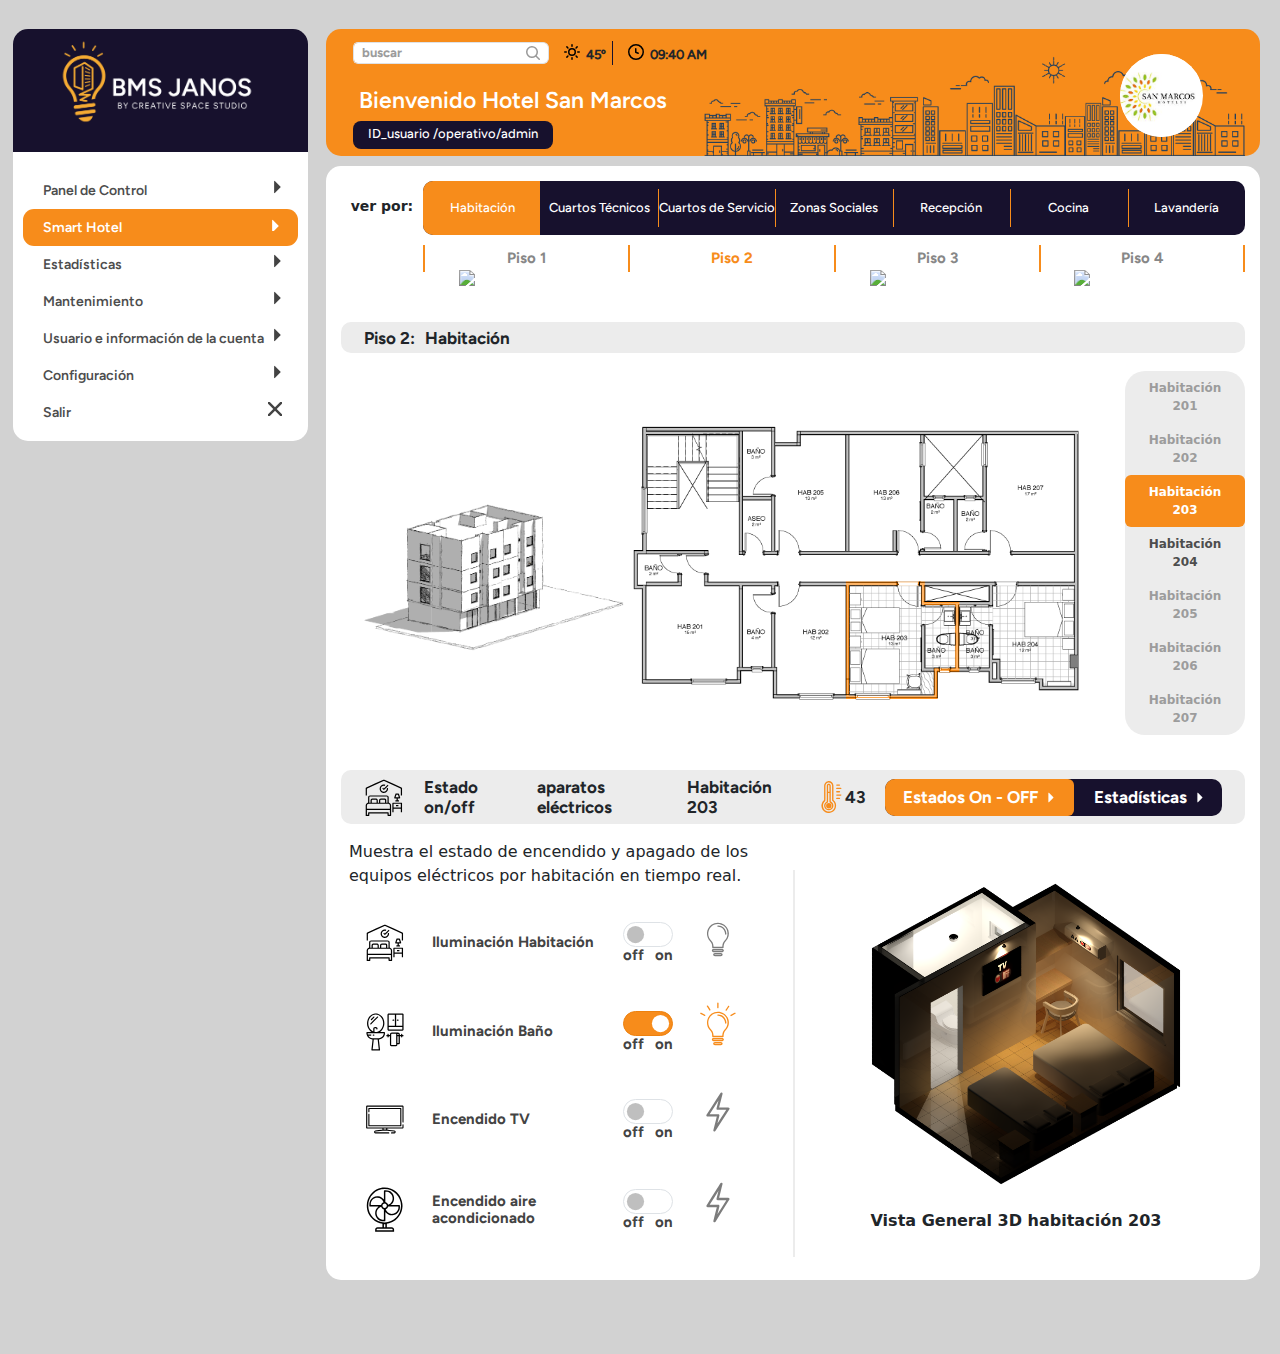
==== commit 991a2bbf: "Add files via upload" ====
--- a/Proyecto/Views/Index.html
+++ b/Proyecto/Views/Index.html
@@ -39,7 +39,7 @@
 							<ul class="collapse" id="CollapseEstadisticas" style="">
 								<li class="nav-item">
 									<a class="nav-link drop" type="button" id="Menu_btnGenerales1" href="Estadisticas_generales.html">
-										Generales
+										Generales & Costos
 									</a>
 								</li>
 								<li class="nav-item">
@@ -182,709 +182,753 @@
 					</div>
 				</div>
 			</nav>
-			</nav>
-			<div class="content-principal tab-content" id="Principal">
-				<div id="Dispositivos" class="chilContents tab-pane fade show active" role="tabpanel" aria-labelledby="Menu_Dispositivos" tabindex="0">
-					<section class="navsSwitch">
-						<div class="textSeeFor">
-							ver por:
-						</div>
-						<div class="seeFor" style="width: 100%;">
-							<div>
-								<ul class="nav nav-pills firstnav bg-dt nav overflow-hidden" id="pills-tabMenu" role="tablist">
+		</nav>
+		<div class="content-principal tab-content" id="Principal">
+			<div id="Dispositivos" class="chilContents tab-pane fade show active" role="tabpanel" aria-labelledby="Menu_Dispositivos" tabindex="0">
+				<section class="navsSwitch">
+					<div class="textSeeFor">
+						ver por:
+					</div>
+					<div class="seeFor" style="width: 100%;">
+						<div>
+							<ul class="nav nav-pills firstnav bg-dt nav overflow-hidden" id="pills-tabMenu" role="tablist">
 								<li class="nav-item" role="presentation">
-									<button class="nav-link menuSuperiorDispo active" id="pills-Tab1-tab" data-bs-toggle="pill" type="button" role="tab" aria-selected="true">
+									<button class="nav-link menuSuperiorDispo active" id="pills-Tab1-tab" data-bs-toggle="pill" type="button" role="tab" aria-selected="true" onclick="FunctionSelectstions(this)">
 										<div>Habitación</div>
 									</button>
 								</li>
 								<li class="nav-item" role="presentation">
-									<button class="nav-link menuSuperiorDispo" id="pills-Tab2-tab" data-bs-toggle="pill" type="button" role="tab" aria-selected="false">
+									<button class="nav-link menuSuperiorDispo" id="pills-Tab2-tab" data-bs-toggle="pill" type="button" role="tab" aria-selected="false" onclick="FunctionSelectstions(this)">
 										<div>Cuartos Técnicos</div>
 									</button>
 								</li>
 								<li class="nav-item" role="presentation">
-									<button class="nav-link menuSuperiorDispo" id="pills-Tab3-tab" data-bs-toggle="pill" type="button" role="tab" aria-selected="false">
+									<button class="nav-link menuSuperiorDispo" id="pills-Tab3-tab" data-bs-toggle="pill" type="button" role="tab" aria-selected="false" onclick="FunctionSelectstions(this)">
 										<div>Cuartos de Servicio</div>
 									</button>
 								</li>
 								<li class="nav-item" role="presentation">
-									<button class="nav-link menuSuperiorDispo" id="pills-Tab4-tab" data-bs-toggle="pill" type="button" role="tab" aria-selected="false">
-										<div>Zonas sociales</div>
+									<button class="nav-link menuSuperiorDispo" id="pills-Tab4-tab" data-bs-toggle="pill" type="button" role="tab" aria-selected="false" onclick="FunctionSelectstions(this)">
+										<div>Zonas Sociales</div>
 									</button>
 								</li>
 								<li class="nav-item" role="presentation">
-									<button class="nav-link menuSuperiorDispo" id="pills-Tab5-tab" data-bs-toggle="pill" type="button" role="tab" aria-selected="false">
+									<button class="nav-link menuSuperiorDispo" id="pills-Tab5-tab" data-bs-toggle="pill" type="button" role="tab" aria-selected="false" onclick="FunctionSelectstions(this)">
 										<div>Recepción</div>
 									</button>
 								</li>
 								<li class="nav-item" role="presentation">
-									<button class="nav-link menuSuperiorDispo" id="pills-Tab6-tab" data-bs-toggle="pill" type="button" role="tab" aria-selected="false">
+									<button class="nav-link menuSuperiorDispo" id="pills-Tab6-tab" data-bs-toggle="pill" type="button" role="tab" aria-selected="false" onclick="FunctionSelectstions(this)">
 										<div>Cocina</div>
 									</button>
 								</li>
 								<li class="nav-item" role="presentation">
-									<button class="nav-link menuSuperiorDispo" id="pills-Tab7-tab" data-bs-toggle="pill" type="button" role="tab" aria-selected="false">
+									<button class="nav-link menuSuperiorDispo" id="pills-Tab7-tab" data-bs-toggle="pill" type="button" role="tab" aria-selected="false" onclick="FunctionSelectstions(this)">
 										<div>Lavandería</div>
 									</button>
 								</li>
 							</ul>
-							</div>
-							
-
-							<ul class="nav nav-pills navFlow overflow-hidden" id="pills-tabPisoMenu" role="tablist">
-								<li class="nav-item" role="presentation">
-									<button class="nav-link" id="pills-TabPiso-tab1" data-bs-toggle="pill" data-bs-target="#pills-TabPiso" type="button" role="tab" aria-controls="pills-TabPiso" aria-selected="true">
-										<div class="selectPiso">Piso 1</div>
-									</button>
-								</li>
-								<li class="nav-item" role="presentation">
-									<button class="nav-link active" id="pills-TabPiso-tab2" data-bs-toggle="pill" data-bs-target="#pills-TabPiso" type="button" role="tab" aria-controls="pills-TabPiso" aria-selected="false">
-										<div class="selectPiso">Piso 2</div>
-									</button>
-								</li>
-								<li class="nav-item" role="presentation">
-									<button class="nav-link" id="pills-TabPiso-tab3" data-bs-toggle="pill" data-bs-target="#pills-TabPiso" type="button" role="tab" aria-controls="pills-TabPiso" aria-selected="false">
-										<div class="selectPiso">Piso 3</div>
-									</button>
-								</li>
-								<li class="nav-item" role="presentation">
-									<button class="nav-link" id="pills-TabPiso-tab4" data-bs-toggle="pill" data-bs-target="#pills-TabPiso" type="button" role="tab" aria-controls="pills-TabPiso" aria-selected="false">
-										<div class="selectPiso">Piso 4</div>
-									</button>
-								</li>
-							</ul>
+						</div>
+
+
+						<ul class="nav nav-pills navFlow overflow-hidden" id="pills-tabPisoMenu" role="tablist">
+							<li class="nav-item" role="presentation">
+								<button class="nav-link disabled" id="pills-TabPiso-tab1" data-bs-toggle="pill" data-bs-target="#pills-TabPiso" type="button" role="tab" aria-controls="pills-TabPiso" aria-selected="true" onclick="FunctionSelectstions(this)">
+									<div class="selectPiso">Piso 1</div>
+								</button>
+							</li>
+							<li class="nav-item" role="presentation">
+								<button class="nav-link active" id="pills-TabPiso-tab2" data-bs-toggle="pill" data-bs-target="#pills-TabPiso" type="button" role="tab" aria-controls="pills-TabPiso" aria-selected="false" onclick="FunctionSelectstions(this)">
+									<div class="selectPiso">Piso 2</div>
+								</button>
+							</li>
+							<li class="nav-item" role="presentation">
+								<button class="nav-link disabled" id="pills-TabPiso-tab3" data-bs-toggle="pill" data-bs-target="#pills-TabPiso" type="button" role="tab" aria-controls="pills-TabPiso" aria-selected="false" onclick="FunctionSelectstions(this)">
+									<div class="selectPiso">Piso 3</div>
+								</button>
+							</li>
+							<li class="nav-item" role="presentation">
+								<button class="nav-link disabled" id="pills-TabPiso-tab4" data-bs-toggle="pill" data-bs-target="#pills-TabPiso" type="button" role="tab" aria-controls="pills-TabPiso" aria-selected="false" onclick="FunctionSelectstions(this)">
+									<div class="selectPiso">Piso 4</div>
+								</button>
+							</li>
+						</ul>
+					</div>
+				</section>
+
+				<section class="tab-content" id="pills-tabContent">
+					<section class="tab-pane fade show active" id="pills-Tab1" role="tabpanel" aria-labelledby="pills-TabIlumin-tab" tabindex="0">
+						<h3 class="tittles-bms"><span id="idpiso">Piso 2</span>: <span id="titleh3g">Habitación</span> </h3>
+						<div class="containerImagFlow" style="">
+							<div>
+								<img src="../Templates/Images/Resources/hotel.png">
+							</div>
+							<div id="seccionImagenPlano">
+								<img src="../Templates/Images/Mapa-piso-2/mapa-piso-2.png">
+								<div id="areaselector" class="img3"> </div>
+							</div>
+							<div id="Enconstruccioncosas" class="d-none">
+								<img src="../Templates/Images/Resources/construccion-2.png" alt="Alternate Text" />
+							</div>
+							<div id="secciondehabitaciones" class="">
+								<ul class="selecroom nav nav-pills flex-column mb-auto color-bms mt-10" id="pills-tabMenu" role="tablist">
+									<li class="" role="presentation">
+										<button class="btnselectorroom nav-link drop text-min disabled" data-bs-toggle="pill" data-bs-target="#pills-Tab1" type="button" role="tab" aria-controls="pills-Tab1" aria-selected="true" onclick="FunctionSelectstions(this)">
+											Habitación <span id="span1">201</span>
+										</button>
+									</li>
+									<li class="" role="presentation">
+										<button class="btnselectorroom nav-link drop text-min disabled" data-bs-toggle="pill" data-bs-target="#pills-Tab1" type="button" role="tab" aria-controls="pills-Tab1" aria-selected="true" onclick="FunctionSelectstions(this)">
+											Habitación <span id="span2">202</span>
+										</button>
+									</li>
+									<li class="" role="presentation">
+										<button class="btnselectorroom nav-link drop text-min active" data-bs-toggle="pill" data-bs-target="#pills-Tab1" type="button" role="tab" aria-controls="pills-Tab1" aria-selected="true" onclick="FunctionSelectstions(this)">
+											Habitación <span id="span3">203</span>
+										</button>
+									</li>
+									<li class="" role="presentation">
+										<button class="btnselectorroom nav-link drop text-min" data-bs-toggle="pill" data-bs-target="#pills-Tab1" type="button" role="tab" aria-controls="pills-Tab1" aria-selected="true" onclick="FunctionSelectstions(this)">
+											Habitación <span id="span4">204</span>
+										</button>
+									</li>
+									<li class="" role="presentation">
+										<button class="btnselectorroom nav-link drop text-min disabled" data-bs-toggle="pill" data-bs-target="#pills-Tab1" type="button" role="tab" aria-controls="pills-Tab1" aria-selected="true" onclick="FunctionSelectstions(this)">
+											Habitación <span id="span5">205</span>
+										</button>
+									</li>
+									<li class="" role="presentation">
+										<button class="btnselectorroom nav-link drop text-min disabled" data-bs-toggle="pill" data-bs-target="#pills-Tab1" type="button" role="tab" aria-controls="pills-Tab1" aria-selected="true" onclick="FunctionSelectstions(this)">
+											Habitación <span id="span6">206</span>
+										</button>
+									</li>
+									<li class="" role="presentation">
+										<button class="btnselectorroom nav-link drop text-min disabled" data-bs-toggle="pill" data-bs-target="#pills-Tab1" type="button" role="tab" aria-controls="pills-Tab1" aria-selected="true" onclick="FunctionSelectstions(this)">
+											Habitación <span id="span7">207</span>
+										</button>
+									</li>
+								</ul>
+
+							</div>
 						</div>
 					</section>
-
-					<section class="tab-content" id="pills-tabContent">
-						<section class="tab-pane fade show active" id="pills-Tab1" role="tabpanel" aria-labelledby="pills-TabIlumin-tab" tabindex="0">
-							<h3 class="tittles-bms"><span id="idpiso">Piso 2</span>: <span id="titleh3g">Habitación</span> </h3>
-							<div class="containerImagFlow" style="">
-								<div>
-									<img src="../Templates/Images/Resources/hotel.png">
-								</div>
-								<div id="seccionImagenPlano">
-									<img src="../Templates/Images/Mapa-piso-2/mapa-piso-2.png">
-									<div id="areaselector" class="img3"> </div>
-								</div>
-                                <div id="Enconstruccioncosas" class="d-none">
-                                    <img src="../Templates/Images/Resources/construccion-2.png" alt="Alternate Text" />
-								</div>
-								<div id="secciondehabitaciones" class="">
-									<ul class="selecroom nav nav-pills flex-column mb-auto color-bms mt-10" id="pills-tabMenu" role="tablist">
-										<li class="" role="presentation">
-											<button class="btnselectorroom nav-link drop text-min" data-bs-toggle="pill" data-bs-target="#pills-Tab1" type="button" role="tab" aria-controls="pills-Tab1" aria-selected="true">
-												Habitación <span id="span1">201</span>
-											</button>
-										</li>
-										<li class="" role="presentation">
-											<button class="btnselectorroom nav-link drop text-min" data-bs-toggle="pill" data-bs-target="#pills-Tab1" type="button" role="tab" aria-controls="pills-Tab1" aria-selected="true">
-												Habitación <span id="span2">202</span>
-											</button>
-										</li>
-										<li class="" role="presentation">
-											<button class="btnselectorroom nav-link drop text-min active" data-bs-toggle="pill" data-bs-target="#pills-Tab1" type="button" role="tab" aria-controls="pills-Tab1" aria-selected="true">
-												Habitación <span id="span3">203</span>
-											</button>
-										</li>
-										<li class="" role="presentation">
-											<button class="btnselectorroom nav-link drop text-min" data-bs-toggle="pill" data-bs-target="#pills-Tab1" type="button" role="tab" aria-controls="pills-Tab1" aria-selected="true">
-												Habitación <span id="span4">204</span>
-											</button>
-										</li>
-										<li class="" role="presentation">
-											<button class="btnselectorroom nav-link drop text-min" data-bs-toggle="pill" data-bs-target="#pills-Tab1" type="button" role="tab" aria-controls="pills-Tab1" aria-selected="true">
-												Habitación <span id="span5">205</span>
-											</button>
-										</li>
-										<li class="" role="presentation">
-											<button class="btnselectorroom nav-link drop text-min" data-bs-toggle="pill" data-bs-target="#pills-Tab1" type="button" role="tab" aria-controls="pills-Tab1" aria-selected="true">
-												Habitación <span id="span6">206</span>
-											</button>
-										</li>
-										<li class="" role="presentation">
-											<button class="btnselectorroom nav-link drop text-min" data-bs-toggle="pill" data-bs-target="#pills-Tab1" type="button" role="tab" aria-controls="pills-Tab1" aria-selected="true">
-												Habitación <span id="span7">207</span>
-											</button>
-										</li>
-									</ul>
-
-								</div>
-							</div>
-						</section>
-					</section>
-
-					<section>
-						<h3 class="tittles-bms">
-							<img src="../Templates/Images/Resources/habitacion.svg">Estado on/off aparatos eléctricos <span id="titleh4g">Habitación</span> <span id="selectHab">203</span> <span id="temp"><img src="../Templates/Icons/temperatura-naranja.svg" class="temp" style="width: 25px;">43</span>
-							<ul class="nav nav-pills mb-3 navIluSta bg-dt nav overflow-hidden fade show" id="pills-tab" role="tablist">
-								<li class="nav-item" role="presentation">
-									<button class="nav-link active" id="pills-TabIlumin-tab" data-bs-toggle="pill" data-bs-target="#pills-TabIlumin" type="button" role="tab" aria-controls="pills-TabIlumin" aria-selected="true">
-										<span>Estados On - OFF</span>
-									</button>
-								</li>
-								<li class="nav-item" role="presentation">
-									<button class="nav-link" id="pills-TabEstadis-tab" data-bs-toggle="pill" data-bs-target="#pills-TabEstadis" type="button" role="tab" aria-controls="pills-TabEstadis" aria-selected="false">
-										<span>Estadísticas</span>
-									</button>
-								</li>
-
-							</ul>
-						</h3>
-
-						<div class="tab-content" id="pills-tabContent">
-							<div id="divconstruction" class="imgConstruction tab-pane fade" role="tabpanel" aria-labelledby="pills-TabConstruction" tabindex="0">
-								<img src="../Templates/Images/Resources/imagen-construccion.png">
-							</div>
-
-							<div id="pills-TabIlumin" class="p-0-75 tab-pane fade show active" role="tabpanel" aria-labelledby="pills-TabIlumin-tab" tabindex="0">
-								<div id="hab203" class="row">
-									<div class="col-6 pad000">
-										<div class="p-10-0-text">
-											Muestra el estado de encendido y apagado de los equipos eléctricos por habitación en tiempo real.
-											<ul id="apto203" class="views3d nav nav-pills flex-column mb-auto color-bms mt-10">
-												<li class="nav-item ">
-													<div style="display: flex;" class="nav-link drop " aria-current="page">
-														<div class="col">
-															<img class="ico-switcth1" src="../Templates/Images/Resources/cama.svg">
-														</div>
-														<div class="col-5">
-															Iluminación Habitación
-														</div>
-														<div class="col-3">
-															<div class="form-check form-switch">
-																<input id="203-checkSwitch-1" class="form-check-input" type="checkbox" role="switch">
-																<div>
-																	<span>off</span> <span>on</span>
-																</div>
+				</section>
+
+				<section>
+					<h3 class="tittles-bms">
+						<img src="../Templates/Images/Resources/habitacion.svg"> <span id="titleEstoFF" style="margin-right: 5px;">Estado on/off</span><span style="margin-right: 5px;">aparatos eléctricos</span><span id="titleh4g" style="margin-right: 5px;">Habitación</span> <span id="selectHab">203</span> <span id="temp"><img src="../Templates/Icons/temperatura-naranja.svg" class="temp" style="width: 25px;">43</span>
+						<ul class="nav nav-pills mb-3 navIluSta bg-dt nav overflow-hidden fade show" id="pills-tab" role="tablist">
+							<li class="nav-item" role="presentation">
+								<button class="nav-link active" id="pills-TabIlumin-tab" data-bs-toggle="pill" data-bs-target="#pills-TabIlumin" type="button" role="tab" aria-controls="pills-TabIlumin" aria-selected="true">
+									<span>Estados On - OFF</span>
+								</button>
+							</li>
+							<li class="nav-item" role="presentation">
+								<button class="nav-link" id="pills-TabEstadis-tab" data-bs-toggle="pill" data-bs-target="#pills-TabEstadis" type="button" role="tab" aria-controls="pills-TabEstadis" aria-selected="false">
+									<span>Estadísticas</span>
+								</button>
+							</li>
+
+						</ul>
+					</h3>
+
+					<div class="tab-content" id="pills-tabContent">
+						<div id="divconstruction" class="imgConstruction tab-pane fade" role="tabpanel" aria-labelledby="pills-TabConstruction" tabindex="0">
+							<img src="../Templates/Images/Resources/imagen-construccion.png">
+						</div>
+
+						<div id="pills-TabIlumin" class="p-0-75 tab-pane fade show active" role="tabpanel" aria-labelledby="pills-TabIlumin-tab" tabindex="0">
+							<div id="hab203" class="row">
+								<div class="col-6 pad000">
+									<div class="p-10-0-text">
+										Muestra el estado de encendido y apagado de los equipos eléctricos por habitación en tiempo real.
+										<ul id="apto203" class="views3d nav nav-pills flex-column mb-auto color-bms mt-10">
+											<li class="nav-item ">
+												<div style="display: flex;" class="nav-link drop " aria-current="page">
+													<div class="col">
+														<img class="ico-switcth1" src="../Templates/Images/Resources/cama.svg">
+													</div>
+													<div class="col-5">
+														Iluminación Habitación
+													</div>
+													<div class="col-3">
+														<div class="form-check form-switch">
+															<input id="203-checkSwitch-1" class="form-check-input" type="checkbox" role="switch">
+															<div>
+																<span>off</span> <span>on</span>
 															</div>
 														</div>
-														<div class="col-2">
-															<img id="203-imgicoswitch-1" class="icoswitchs" src="../Templates/Icons/bombillo-off.svg">
-														</div>
-													</div>
-												</li>
-												<li class="nav-item ">
-													<div style="display: flex;" class="nav-link drop " aria-current="page">
-														<div class="col">
-															<img class="ico-switcth1" src="../Templates/Images/Resources/banao.svg">
-														</div>
-														<div class="col-5">
-															Iluminación Baño
-														</div>
-														<div class="col-3">
-															<div class="form-check form-switch">
-																<input id="203-checkSwitch-2" class="form-check-input" type="checkbox" role="switch" checked>
-																<div>
-																	<span>off</span> <span>on</span>
-																</div>
+													</div>
+													<div class="col-2">
+														<img id="203-imgicoswitch-1" class="icoswitchs" src="../Templates/Icons/bombillo-off.svg">
+													</div>
+												</div>
+											</li>
+											<li class="nav-item ">
+												<div style="display: flex;" class="nav-link drop " aria-current="page">
+													<div class="col">
+														<img class="ico-switcth1" src="../Templates/Images/Resources/banao.svg">
+													</div>
+													<div class="col-5">
+														Iluminación Baño
+													</div>
+													<div class="col-3">
+														<div class="form-check form-switch">
+															<input id="203-checkSwitch-2" class="form-check-input" type="checkbox" role="switch" checked>
+															<div>
+																<span>off</span> <span>on</span>
 															</div>
 														</div>
-														<div class="col-2">
-															<img id="203-imgicoswitch-2" class="icoswitchs" src="../Templates/Icons/bombillo-off.svg">
-														</div>
-													</div>
-												</li>
-												<li class="nav-item ">
-													<div style="display: flex;" class="nav-link drop " aria-current="page">
-														<div class="col">
-															<img class="ico-switcth1" src="../Templates/Images/Resources/television.svg">
-														</div>
-														<div class="col-5">
-															Encendido TV
-														</div>
-														<div class="col-3">
-															<div class="form-check form-switch">
-																<input id="203-checkSwitch-3" class="form-check-input" type="checkbox" role="switch">
-																<div>
-																	<span>off</span> <span>on</span>
-																</div>
+													</div>
+													<div class="col-2">
+														<img id="203-imgicoswitch-2" class="icoswitchs" src="../Templates/Icons/bombillo-off.svg">
+													</div>
+												</div>
+											</li>
+											<li class="nav-item ">
+												<div style="display: flex;" class="nav-link drop " aria-current="page">
+													<div class="col">
+														<img class="ico-switcth1" src="../Templates/Images/Resources/television.svg">
+													</div>
+													<div class="col-5">
+														Encendido TV
+													</div>
+													<div class="col-3">
+														<div class="form-check form-switch">
+															<input id="203-checkSwitch-3" class="form-check-input" type="checkbox" role="switch">
+															<div>
+																<span>off</span> <span>on</span>
 															</div>
 														</div>
-														<div class="col-2">
-															<img id="203-imgicoswitch-3" class="icoswitchs" src="../Templates/Icons/energia-off.svg">
-														</div>
-													</div>
-												</li>
-												<li class="nav-item ">
-													<div style="display: flex;" class="nav-link drop " aria-current="page">
-														<div class="col">
-															<img class="ico-switcth1" src="../Templates/Images/Resources/aire-acondicionado.svg">
-														</div>
-														<div class="col-5">
-															Encendido aire acondicionado
-														</div>
-														<div class="col-3">
-															<div class="form-check form-switch">
-																<input id="203-checkSwitch-4" class="form-check-input" type="checkbox" role="switch">
-																<div>
-																	<span>off</span> <span>on</span>
-																</div>
+													</div>
+													<div class="col-2">
+														<img id="203-imgicoswitch-3" class="icoswitchs" src="../Templates/Icons/energia-off.svg">
+													</div>
+												</div>
+											</li>
+											<li class="nav-item ">
+												<div style="display: flex;" class="nav-link drop " aria-current="page">
+													<div class="col">
+														<img class="ico-switcth1" src="../Templates/Images/Resources/aire-acondicionado.svg">
+													</div>
+													<div class="col-5">
+														Encendido aire acondicionado
+													</div>
+													<div class="col-3">
+														<div class="form-check form-switch">
+															<input id="203-checkSwitch-4" class="form-check-input" type="checkbox" role="switch">
+															<div>
+																<span>off</span> <span>on</span>
 															</div>
 														</div>
-														<div class="col-2">
-															<img id="203-imgicoswitch-4" class="icoswitchs" src="../Templates/Icons/energia-off.svg">
-														</div>
-													</div>
-												</li>
-											</ul>
-										</div>
+													</div>
+													<div class="col-2">
+														<img id="203-imgicoswitch-4" class="icoswitchs" src="../Templates/Icons/energia-off.svg">
+													</div>
+												</div>
+											</li>
+										</ul>
 									</div>
-									<div class="col-6 brd-rar text-center">
-										<div class="cont-img3d">
-											<img id="imghab203">
-										</div>
-										<h5 class="sub-tit">
-											Vista General 3D <span id="">habitación 203</span>
-										</h5>
+								</div>
+								<div class="col-6 brd-rar text-center">
+									<div class="cont-img3d">
+										<img id="imghab203">
 									</div>
-								</div>
-
-								<div id="hab204" class="row d-none">
-									<div class="col-6 pad000">
-										<div class="p-10-0-text">
-											Muestra el estado de encendido y apagado de los equipos eléctricos por habitación en tiempo real.
-											<ul id="apto204" class="views3d nav nav-pills flex-column mb-auto color-bms mt-10">
-												<li class="nav-item ">
-													<div style="display: flex;" class="nav-link drop " aria-current="page">
-														<div class="col">
-															<img class="ico-switcth1" src="../Templates/Images/Resources/cama.svg">
-														</div>
-														<div class="col-5">
-															Iluminación Habitación
-														</div>
-														<div class="col-3">
-															<div class="form-check form-switch">
-																<input id="204-checkSwitch-1" class="form-check-input" type="checkbox" role="switch" checked>
-																<div>
-																	<span>off</span> <span>on</span>
-																</div>
+									<h5 class="sub-tit">
+										Vista General 3D <span id="">habitación 203</span>
+									</h5>
+								</div>
+							</div>
+
+							<div id="hab204" class="row d-none">
+								<div class="col-6 pad000">
+									<div class="p-10-0-text">
+										Muestra el estado de encendido y apagado de los equipos eléctricos por habitación en tiempo real.
+										<ul id="apto204" class="views3d nav nav-pills flex-column mb-auto color-bms mt-10">
+											<li class="nav-item ">
+												<div style="display: flex;" class="nav-link drop " aria-current="page">
+													<div class="col">
+														<img class="ico-switcth1" src="../Templates/Images/Resources/cama.svg">
+													</div>
+													<div class="col-5">
+														Iluminación Habitación
+													</div>
+													<div class="col-3">
+														<div class="form-check form-switch">
+															<input id="204-checkSwitch-1" class="form-check-input" type="checkbox" role="switch" checked>
+															<div>
+																<span>off</span> <span>on</span>
 															</div>
 														</div>
-														<div class="col-2">
-															<img id="204-imgicoswitch-1" class="icoswitchs" src="../Templates/Icons/bombillo-off.svg">
-														</div>
-													</div>
-												</li>
-												<li class="nav-item ">
-													<div style="display: flex;" class="nav-link drop " aria-current="page">
-														<div class="col">
-															<img class="ico-switcth1" src="../Templates/Images/Resources/banao.svg">
-														</div>
-														<div class="col-5">
-															Iluminación Baño
-														</div>
-														<div class="col-3">
-															<div class="form-check form-switch">
-																<input id="204-checkSwitch-2" class="form-check-input" type="checkbox" role="switch">
-																<div>
-																	<span>off</span> <span>on</span>
-																</div>
+													</div>
+													<div class="col-2">
+														<img id="204-imgicoswitch-1" class="icoswitchs" src="../Templates/Icons/bombillo-off.svg">
+													</div>
+												</div>
+											</li>
+											<li class="nav-item ">
+												<div style="display: flex;" class="nav-link drop " aria-current="page">
+													<div class="col">
+														<img class="ico-switcth1" src="../Templates/Images/Resources/banao.svg">
+													</div>
+													<div class="col-5">
+														Iluminación Baño
+													</div>
+													<div class="col-3">
+														<div class="form-check form-switch">
+															<input id="204-checkSwitch-2" class="form-check-input" type="checkbox" role="switch">
+															<div>
+																<span>off</span> <span>on</span>
 															</div>
 														</div>
-														<div class="col-2">
-															<img id="204-imgicoswitch-2" class="icoswitchs" src="../Templates/Icons/bombillo-off.svg">
-														</div>
-													</div>
-												</li>
-												<li class="nav-item ">
-													<div style="display: flex;" class="nav-link drop " aria-current="page">
-														<div class="col">
-															<img class="ico-switcth1" src="../Templates/Images/Resources/television.svg">
-														</div>
-														<div class="col-5">
-															Encendido TV
-														</div>
-														<div class="col-3">
-															<div class="form-check form-switch">
-																<input id="204-checkSwitch-3" class="form-check-input" type="checkbox" role="switch" checked>
-																<div>
-																	<span>off</span> <span>on</span>
-																</div>
+													</div>
+													<div class="col-2">
+														<img id="204-imgicoswitch-2" class="icoswitchs" src="../Templates/Icons/bombillo-off.svg">
+													</div>
+												</div>
+											</li>
+											<li class="nav-item ">
+												<div style="display: flex;" class="nav-link drop " aria-current="page">
+													<div class="col">
+														<img class="ico-switcth1" src="../Templates/Images/Resources/television.svg">
+													</div>
+													<div class="col-5">
+														Encendido TV
+													</div>
+													<div class="col-3">
+														<div class="form-check form-switch">
+															<input id="204-checkSwitch-3" class="form-check-input" type="checkbox" role="switch" checked>
+															<div>
+																<span>off</span> <span>on</span>
 															</div>
 														</div>
-														<div class="col-2">
-															<img id="204-imgicoswitch-3" class="icoswitchs" src="../Templates/Icons/energia-off.svg">
-														</div>
-													</div>
-												</li>
-												<li class="nav-item ">
-													<div style="display: flex;" class="nav-link drop " aria-current="page">
-														<div class="col">
-															<img class="ico-switcth1" src="../Templates/Images/Resources/aire-acondicionado.svg">
-														</div>
-														<div class="col-5">
-															Encendido aire acondicionado
-														</div>
-														<div class="col-3">
-															<div class="form-check form-switch">
-																<input id="204-checkSwitch-4" class="form-check-input" type="checkbox" role="switch" checked>
-																<div>
-																	<span>off</span> <span>on</span>
-																</div>
+													</div>
+													<div class="col-2">
+														<img id="204-imgicoswitch-3" class="icoswitchs" src="../Templates/Icons/energia-off.svg">
+													</div>
+												</div>
+											</li>
+											<li class="nav-item ">
+												<div style="display: flex;" class="nav-link drop " aria-current="page">
+													<div class="col">
+														<img class="ico-switcth1" src="../Templates/Images/Resources/aire-acondicionado.svg">
+													</div>
+													<div class="col-5">
+														Encendido aire acondicionado
+													</div>
+													<div class="col-3">
+														<div class="form-check form-switch">
+															<input id="204-checkSwitch-4" class="form-check-input" type="checkbox" role="switch" checked>
+															<div>
+																<span>off</span> <span>on</span>
 															</div>
 														</div>
-														<div class="col-2">
-															<img id="204-imgicoswitch-4" class="icoswitchs" src="../Templates/Icons/energia-off.svg">
-														</div>
-													</div>
-												</li>
-											</ul>
-										</div>
+													</div>
+													<div class="col-2">
+														<img id="204-imgicoswitch-4" class="icoswitchs" src="../Templates/Icons/energia-off.svg">
+													</div>
+												</div>
+											</li>
+										</ul>
 									</div>
-									<div class="col-6 brd-rar text-center">
-										<div class="cont-img3d">
-											<img id="imghab204">
-										</div>
-										<h5 class="sub-tit">
-											Vista General 3D <span id="">habitación 204</span>
-										</h5>
+								</div>
+								<div class="col-6 brd-rar text-center">
+									<div class="cont-img3d">
+										<img id="imghab204">
 									</div>
-								</div>
-
-							</div>
-
-							<div id="pills-TabEstadis" class="tab-pane fade" role="tabpanel" aria-labelledby="pills-TabEstadis-tab" tabindex="0">
-								<p class="text-p">
-									Las estadísticas especificas muestran el estado de consumo eléctrico por habitación y por aparato eléctrico.
-								</p>
-								<hr>
-								<!-- ------------------------------------------------------------- -->
-								<h5 class="sub-tit">
-									<img src="../Templates/Images/Resources/television.svg">Horas de encendido / apagado de equipos eléctricos <span class="spanEstadistHabEsp">habitación 203</span>
-								</h5>
-								<div class="p-15-30 cont-graphs">
-									<div class="div-prueba">
-										div para borrar
-									</div>
-								</div>
-								<!-- ------------------------------------------------------------- -->
-								<h5 class="sub-tit">
-									<img src="../Templates/Images/Resources/aire-acondicionado.svg">Consumo en KW/H de aire acondicionado <span class="spanEstadistHabEsp">habitación 203</span>
-								</h5>
-								<div class="p-15-30 cont-graphs">
-									<div class="div-prueba">
-										div para borrar
-									</div>
-								</div>
-								<!-- ------------------------------------------------------------- -->
-								<h5 class="sub-tit">
-									<img src="../Templates/Icons/bombillo-off.svg">Consumo en KW/H de T.V. <span class="spanEstadistHabEsp">habitación 203</span>
-								</h5>
-								<div class="p-15-30 cont-graphs">
-									<div class="div-prueba">
-										div para borrar
-									</div>
-								</div>
-								<!-- ------------------------------------------------------------- -->
-								<h5 class="sub-tit">
-									<img src="../Templates/Icons/bombillo-off.svg">Consumo en KW/H de iluminación <span class="spanEstadistHabEsp">habitación 203</span>
-								</h5>
-								<div class="p-15-30 cont-graphs">
-									<div class="div-prueba">
-										div para borrar
-									</div>
-								</div>
-								<!-- ------------------------------------------------------------- -->
-								<h5 class="sub-tit">
-									<img src="../Templates/Icons/bombillo-off.svg">Consumo en KW/H de iluminación baño <span class="spanEstadistHabEsp">habitación 203</span>
-								</h5>
-								<div class="p-15-30 cont-graphs">
-									<div class="div-prueba">
-										div para borrar
-									</div>
-								</div>
-								<!-- ------------------------------------------------------------- -->
-								<h5 class="sub-tit">
-									<img src="../Templates/Icons/temperatura.svg">Temperatura promedio <span class="spanEstadistHabEsp">habitación 203</span>
-								</h5>
-								<div class="p-15-30 cont-graphs">
-									<div class="div-prueba">
-										div para borrar
-									</div>
-								</div>
-							</div>
+									<h5 class="sub-tit">
+										Vista General 3D <span id="">habitación 204</span>
+									</h5>
+								</div>
+							</div>
+
 						</div>
-					</section>
-				</div>
-
+
+						<div id="pills-TabEstadis" class="tab-pane fade" role="tabpanel" aria-labelledby="pills-TabEstadis-tab" tabindex="0">
+							<p class="text-p">
+								Las estadísticas especificas muestran el estado de consumo eléctrico por habitación y por aparato eléctrico.
+							</p>
+							<hr>
+							<!-- ------------------------------------------------------------- -->
+							<h5 class="sub-tit">
+								<img src="../Templates/Icons/clock.svg">Horas de encendido / apagado de equipos eléctricos <span class="spanEstadistHabEsp">habitación 203</span>
+							</h5>
+							<div class="p-15-30 cont-graphs">
+								<div class="div-prueba">
+									div para borrar
+								</div>
+							</div>
+							<!-- ------------------------------------------------------------- -->
+							<h5 class="sub-tit">
+								<img src="../Templates/Images/Resources/aire-acondicionado.svg">Consumo en KW/h de aire acondicionado <span class="spanEstadistHabEsp">habitación 203</span>
+							</h5>
+							<div class="p-15-30 cont-graphs">
+								<div class="div-prueba">
+									div para borrar
+								</div>
+							</div>
+							<!-- ------------------------------------------------------------- -->
+							<h5 class="sub-tit">
+								<img src="../Templates/Images/Resources/television.svg">Consumo en KW/h de T.V. <span class="spanEstadistHabEsp">habitación 203</span>
+							</h5>
+							<div class="p-15-30 cont-graphs">
+								<div class="div-prueba">
+									div para borrar
+								</div>
+							</div>
+							<!-- ------------------------------------------------------------- -->
+							<h5 class="sub-tit">
+								<img src="../Templates/Icons/bombillo-off.svg">Consumo en KW/h de iluminación <span class="spanEstadistHabEsp">habitación 203</span>
+							</h5>
+							<div class="p-15-30 cont-graphs">
+								<div class="div-prueba">
+									div para borrar
+								</div>
+							</div>
+							<!-- ------------------------------------------------------------- -->
+							<h5 class="sub-tit">
+								<img src="../Templates/Icons/bombillo-off.svg">Consumo en KW/h de iluminación baño <span class="spanEstadistHabEsp">habitación 203</span>
+							</h5>
+							<div class="p-15-30 cont-graphs">
+								<div class="div-prueba">
+									div para borrar
+								</div>
+							</div>
+							<!-- ------------------------------------------------------------- -->
+							<h5 class="sub-tit">
+								<img src="../Templates/Icons/energia-off.svg">Consumo Total en KW/h <span class="spanEstadistHabEsp">habitación 203</span>
+							</h5>
+							<div class="p-15-30 cont-graphs">
+								<div class="div-prueba">
+									div para borrar
+								</div>
+							</div>
+							<!-- ------------------------------------------------------------- -->
+							<h5 class="sub-tit">
+								<img src="../Templates/Icons/temperatura.svg">Temperatura promedio <span class="spanEstadistHabEsp">habitación 203</span>
+							</h5>
+							<div class="p-15-30 cont-graphs">
+								<div class="div-prueba">
+									div para borrar
+								</div>
+							</div>
+						</div>
+					</div>
+				</section>
 			</div>
+
 		</div>
 	</div>
-	<script type="text/javascript">
-		$(document).ready(function () {
-			numerohabitacion = $("#selectHab").text();
-			let v1 = $("#" + numerohabitacion + "-checkSwitch-1").prop("checked");
-			let v2 = $("#" + numerohabitacion + "-checkSwitch-2").prop("checked");
-			let v3 = $("#" + numerohabitacion + "-checkSwitch-3").prop("checked");
-			let v4 = $("#" + numerohabitacion + "-checkSwitch-4").prop("checked");
-			entrar_habitacion(numerohabitacion, v1, v2, v3, v4);
-		});
-
-		var habitacionselect = "H0_B0_T0_A0";
-		var numerohabitacion = "";
-
-		$('.btnselectorroom').click(function () {
-			let x = $(this).find("span").text();
+</div>
+<script type="text/javascript">
+	$(document).ready(function () {
+		numerohabitacion = $("#selectHab").text();
+		let v1 = $("#" + numerohabitacion + "-checkSwitch-1").prop("checked");
+		let v2 = $("#" + numerohabitacion + "-checkSwitch-2").prop("checked");
+		let v3 = $("#" + numerohabitacion + "-checkSwitch-3").prop("checked");
+		let v4 = $("#" + numerohabitacion + "-checkSwitch-4").prop("checked");
+		entrar_habitacion(numerohabitacion, v1, v2, v3, v4);
+		const img = document.createElement("img");
+		img.src = "../Templates/Icons/alerta-construccion.svg";
+		$("#pills-tabPisoMenu .disabled").append(img);
+	});
+
+	var SelectItem1 = "";
+	var SelectItem2 = "";
+	var SelectItem3 = "";
+
+	var habitacionselect = "H0_B0_T0_A0";
+	var numerohabitacion = "";
+
+	
+
+	$(".selectPiso").click(function () {
+		var cont = 1;
+		let x = $(this).text();
+		const y = x.charAt(x.length - 1);
+		$("#idpiso").text($(this).text());
+		for (var i = 0; i < 7; i++) {
+			$("#span" + cont.toString()).text(y.toString() + "0" + cont.toString());
+			cont++;
+		};
+		var e = y.toString() + $("#selectHab").text().slice(1);
+		$("#selectHab").text(e);
+		$(".spanEstadistHabEsp").text("habitación " + y.toString() + $("#selectHab").text().slice(1));
+		mostrarconstruccion();
+	});
+
+	function entrar_habitacion(number, H, B, T, A){
+		var n = number;
+		var boff = "../Templates/Icons/bombillo-off.svg";
+		var bon = "../Templates/Icons/bombillo-on.svg";
+		var toff = "../Templates/Icons/energia-off.svg";
+		var ton = "../Templates/Icons/energia-on.svg";
+		if (H === false) {
+			H ="0";
+			$("#"+ n +"-imgicoswitch-1").attr("src", boff);
+		} else {
+			H ="1";
+			$("#"+ n +"-imgicoswitch-1").attr("src", bon);
+		};
+		if (B === false) {
+			B ="0"
+			$("#"+ n +"-imgicoswitch-2").attr("src", boff);
+		} else {
+			B ="1"
+			$("#"+ n +"-imgicoswitch-2").attr("src", bon);
+		};
+		if (T === false) {
+			T ="0"
+			$("#"+ n +"-imgicoswitch-3").attr("src", toff);
+		} else {
+			T ="1"
+			$("#"+ n +"-imgicoswitch-3").attr("src", ton);
+		};
+		if (A === false) {
+			A ="0"
+			$("#"+ n +"-imgicoswitch-4").attr("src", toff);
+		} else {
+			A ="1"
+			$("#"+ n +"-imgicoswitch-4").attr("src", ton);
+		};
+		var text =  "H"+ H + "_B" + B + "_T" + T + "_A" + A;
+		$("#imghab"+ n).attr("src", "../Templates/Images/Imagenes-habitacion/HAB_"+ n + "_" + text + ".png");
+		habitacionselect = text;
+	};
+
+	function funcion_apagar_prender(obj){
+		var boff = "../Templates/Icons/bombillo-off.svg";
+		var bon = "../Templates/Icons/bombillo-on.svg";
+		var toff = "../Templates/Icons/energia-off.svg";
+		var ton = "../Templates/Icons/energia-on.svg"
+		var n = obj.id.charAt(obj.id.length - 1);
+		var x = true;
+		if ($("#"+ numerohabitacion + "-checkSwitch-" + n).prop("checked")) {
+			if (n === "1" || n === "2") {
+				$("#"+ numerohabitacion +"-imgicoswitch-" + n).attr("src", bon);
+			} else {
+				$("#"+ numerohabitacion +"-imgicoswitch-" + n).attr("src", ton);
+			};
+		} else {
+			if (n === "1" || n === "2") {
+				$("#"+ numerohabitacion +"-imgicoswitch-" + n).attr("src", boff);
+			} else {
+				$("#"+ numerohabitacion +"-imgicoswitch-" + n).attr("src", toff);
+			};
+		};
+	};
+
+	function funcion_reemplazar_foto(obj){
+		var hab = obj.id.substr(0,3);
+		var n = obj.id.charAt(obj.id.length - 1);
+		var ee = '0';
+		var img = 'HAB_'
+		if ($(obj).prop('checked')) {
+			ee = '1'
+		};
+		switch (n) {
+		case '1':
+			habitacionselect = habitacionselect.substr(0,1) + ee + habitacionselect.substr(2);
+			break;
+		case '2':
+			habitacionselect = habitacionselect.substr(0,4) + ee + habitacionselect.substr(5);
+			break;
+		case '3':
+			habitacionselect = habitacionselect.substr(0,7) + ee + habitacionselect.substr(8);
+			break;
+		case '4':
+			habitacionselect = habitacionselect.substr(0,10) + ee 
+			break;
+		};
+		img = img + hab + "_" + habitacionselect;
+		$("#imghab"+ hab).attr("src", "../Templates/Images/Imagenes-habitacion/" + img + ".png");
+	};
+
+	$("#203-checkSwitch-1, #203-checkSwitch-2, #203-checkSwitch-3, #203-checkSwitch-4, #204-checkSwitch-1, #204-checkSwitch-2, #204-checkSwitch-3, #204-checkSwitch-4").change(function () {
+		funcion_apagar_prender(this);
+		funcion_reemplazar_foto(this);
+	});
+
+	function FunctionSelectstions(x){
+		SelectItem1 = $(".menuSuperiorDispo.active").find("div").text();
+		SelectItem2 = $("#pills-tabPisoMenu > li > button.active").find("div").text();
+		SelectItem3 = $(".btnselectorroom.active").find("span").text();
+
+		$("#idpiso").text(SelectItem2);
+		$("#titleh3g, #titleh4g").text(SelectItem1);
+		$("#selectHab").text(SelectItem3);
+		$(".spanEstadistHabEsp").text(SelectItem1 + " " + SelectItem3);
+		if (SelectItem1 === "Habitación") {
+			let x = SelectItem3;
 			const y = x.charAt(x.length - 1);
-			$("#selectHab").text(x);
-			$(".spanEstadistHabEsp").text("habitación " + x);
 			$("#areaselector").removeClass();
 			$("#areaselector").addClass("img" + y);
-			mostrarconstruccion();
-		});
-
-		$(".selectPiso").click(function () {
-			var cont = 1;
-			let x = $(this).text();
-			const y = x.charAt(x.length - 1);
-			$("#idpiso").text($(this).text());
-			for (var i = 0; i < 7; i++) {
-				$("#span" + cont.toString()).text(y.toString() + "0" + cont.toString());
-				cont++;
+			$("#selectHab").removeClass("d-none");
+			$("#seccionImagenPlano").removeClass("d-none");
+			$("#secciondehabitaciones").removeClass("d-none");
+			$("#Enconstruccioncosas").addClass("d-none");
+			if (SelectItem3 === "203" || SelectItem3 == "204") {
+				numerohabitacion=SelectItem3;
+				let v1 = $("#" + SelectItem3 + "-checkSwitch-1").prop("checked");
+				let v2 = $("#" + SelectItem3 + "-checkSwitch-2").prop("checked");
+				let v3 = $("#" + SelectItem3 + "-checkSwitch-3").prop("checked");
+				let v4 = $("#" + SelectItem3 + "-checkSwitch-4").prop("checked");
+				$("#pills-tab").removeClass("d-none");
+				$("#pills-tab").addClass("show");
+				$("#titleEstoFF").text("Estado on/off");
+				$("#divconstruction, #pills-TabEstadis").removeClass("active show");
+				$("#pills-TabIlumin").addClass("active show");
+				entrar_habitacion(SelectItem3, v1, v2, v3, v4);
+				$("#pills-TabIlumin-tab").addClass("active");
+				$("#pills-TabEstadis-tab").removeClass("active");
+				if (SelectItem3 === '203') {
+					$("#hab203").removeClass("d-none");
+					$("#hab204").addClass("d-none");
+				} else if(SelectItem3 === '204'){
+					$("#hab204").removeClass("d-none");
+					$("#hab203").addClass("d-none");
+				} else{
+					
+				};
+
 			};
-			var e = y.toString() + $("#selectHab").text().slice(1);
-			$("#selectHab").text(e);
-			$(".spanEstadistHabEsp").text("habitación " + y.toString() + $("#selectHab").text().slice(1));
-			mostrarconstruccion();
-		});
-
-		function entrar_habitacion(number, H, B, T, A){
-			var n = number;
-			var boff = "../Templates/Icons/bombillo-off.svg";
-			var bon = "../Templates/Icons/bombillo-on.svg";
-			var toff = "../Templates/Icons/energia-off.svg";
-			var ton = "../Templates/Icons/energia-on.svg";
-			if (H === false) {
-				H ="0";
-				$("#"+ n +"-imgicoswitch-1").attr("src", boff);
-			} else {
-				H ="1";
-				$("#"+ n +"-imgicoswitch-1").attr("src", bon);
-			};
-			if (B === false) {
-				B ="0"
-				$("#"+ n +"-imgicoswitch-2").attr("src", boff);
-			} else {
-				B ="1"
-				$("#"+ n +"-imgicoswitch-2").attr("src", bon);
-			};
-			if (T === false) {
-				T ="0"
-				$("#"+ n +"-imgicoswitch-3").attr("src", toff);
-			} else {
-				T ="1"
-				$("#"+ n +"-imgicoswitch-3").attr("src", ton);
-			};
-			if (A === false) {
-				A ="0"
-				$("#"+ n +"-imgicoswitch-4").attr("src", toff);
-			} else {
-				A ="1"
-				$("#"+ n +"-imgicoswitch-4").attr("src", ton);
-			};
-			var text =  "H"+ H + "_B" + B + "_T" + T + "_A" + A;
-			$("#imghab"+ n).attr("src", "../Templates/Images/Imagenes-habitacion/HAB_"+ n + "_" + text + ".png");
-			habitacionselect = text;
+
+		} else {
+			$("#seccionImagenPlano").addClass("d-none");
+			$("#secciondehabitaciones").addClass("d-none");
+			$("#Enconstruccioncosas").removeClass("d-none");
+			$("#areaselector").addClass();
+			$("#selectHab").addClass("d-none");
+			$("#pills-tab").removeClass("show");
+			$("#pills-TabEstadis, #pills-TabIlumin").removeClass("active show");
+			$("#divconstruction").addClass("active show");
+			$("#pills-tab").addClass("d-none");
+		}
+	};
+
+
+	$("#pills-TabEstadis-tab").click(function(){
+		$("#titleEstoFF").text("Estadística")
+	});
+
+	$("#pills-TabIlumin-tab").click(function(){
+		$("#titleEstoFF").text("Estado on/off")
+	});
+
+	function mostrarconstruccion() {
+		var n1 = SelectItem3;
+		numerohabitacion = n1;
+
+		if (n1 === '203' || n1 === '204') {
+			$("#pills-tab").addClass("show");
+			$("#divconstruction").removeClass("active show");
+			$("#pills-TabIlumin").addClass("active show");
+			$("#pills-TabEstadis-tab").removeClass("active");
+			$("#pills-TabIlumin-tab").addClass("active");
+			$("#pills-tab").removeClass("d-none");
+			let v1 = $("#" + n1 + "-checkSwitch-1").prop("checked");
+			let v2 = $("#" + n1 + "-checkSwitch-2").prop("checked");
+			let v3 = $("#" + n1 + "-checkSwitch-3").prop("checked");
+			let v4 = $("#" + n1 + "-checkSwitch-4").prop("checked");
+			entrar_habitacion(n1, v1, v2, v3, v4);
+			$("#pills-tab").removeClass("show");
+			$("#pills-TabEstadis, #pills-TabIlumin").removeClass("active show");
+			$("#divconstruction").addClass("active show");
+			$("#pills-tab").addClass("d-none");
 		};
-
-		function funcion_apagar_prender(obj){
-			var boff = "../Templates/Icons/bombillo-off.svg";
-			var bon = "../Templates/Icons/bombillo-on.svg";
-			var toff = "../Templates/Icons/energia-off.svg";
-			var ton = "../Templates/Icons/energia-on.svg"
-			var n = obj.id.charAt(obj.id.length - 1);
-			var x = true;
-			if ($("#"+ numerohabitacion + "-checkSwitch-" + n).prop("checked")) {
-				if (n === "1" || n === "2") {
-					$("#"+ numerohabitacion +"-imgicoswitch-" + n).attr("src", bon);
-				} else {
-					$("#"+ numerohabitacion +"-imgicoswitch-" + n).attr("src", ton);
+	};
+
+		//--------------------------------------------------------------
+	$("#MenuAside a").click(function(){
+		var clases = "show active";
+		var id = $(this).attr('id');
+		var selector = $("div[aria-labelledby='"+id+"']");
+		if (selector.length) {
+			if (id === "Menu_Estadisticas" || id === "Menu_Mantenimientos") {
+				var v1 = '';
+				var v2 = '';
+				if (!$(this).hasClass("active")) {
+					if (this.id === 'Menu_Estadisticas') {
+						v1 = 'Menu_Mantenimientos';
+						v2 = 'CollapseMantenimientos'
+					} else {
+						v1 = 'Menu_Estadisticas';
+						v2 = 'CollapseEstadisticas'
+					};
+					$("#" + v1).addClass("collapsed");
+					$("#" + v2).removeClass("collapse show");
+					$("#" + v2).addClass("collapsing");
+					$("#" + v2).removeClass("collapsing");
+					$("#" + v2).addClass("collapse");
 				};
-			} else {
-				if (n === "1" || n === "2") {
-					$("#"+ numerohabitacion +"-imgicoswitch-" + n).attr("src", boff);
-				} else {
-					$("#"+ numerohabitacion +"-imgicoswitch-" + n).attr("src", toff);
-				};
-			};
-		};
-
-		function funcion_reemplazar_foto(obj){
-			var hab = obj.id.substr(0,3);
-			var n = obj.id.charAt(obj.id.length - 1);
-			var ee = '0';
-			var img = 'HAB_'
-			if ($(obj).prop('checked')) {
-				ee = '1'
-			};
-			switch (n) {
-			case '1':
-				habitacionselect = habitacionselect.substr(0,1) + ee + habitacionselect.substr(2);
-				break;
-			case '2':
-				habitacionselect = habitacionselect.substr(0,4) + ee + habitacionselect.substr(5);
-				break;
-			case '3':
-				habitacionselect = habitacionselect.substr(0,7) + ee + habitacionselect.substr(8);
-				break;
-			case '4':
-				habitacionselect = habitacionselect.substr(0,10) + ee 
-				break;
-			};
-			img = img + hab + "_" + habitacionselect;
-			$("#imghab"+ hab).attr("src", "../Templates/Images/Imagenes-habitacion/" + img + ".png");
-		};
-
-		$("#203-checkSwitch-1, #203-checkSwitch-2, #203-checkSwitch-3, #203-checkSwitch-4, #204-checkSwitch-1, #204-checkSwitch-2, #204-checkSwitch-3, #204-checkSwitch-4").change(function () {
-			funcion_apagar_prender(this);
-			funcion_reemplazar_foto(this);
-		});
-
-		$(".menuSuperiorDispo").click(function () {
-            var hh = $(this).find("div").text();
-			$("#titlehg").text(hh);
-			$("#titleh4g").text(hh);
-			$("#titleh3g").text(hh);
-			if (hh === "Habitación") {
-                $("#seccionImagenPlano, #secciondehabitaciones, #selectHab, #selectHab, #temp").removeClass("d-none");
-				$("#Enconstruccioncosas").addClass("d-none");
-                if ($("pills-TabPiso-tab2").hasClass("active")) {
-                    $("#divconstruction").removeClass("show active");
-                    $("#pills-TabIlumin").addClass("show active");
-                    $("#pills-tab").addClass("show active");
-                }
-			} else {
-                $("#seccionImagenPlano, #secciondehabitaciones, #selectHab, #selectHab, #temp").addClass("d-none")
-				$("#Enconstruccioncosas").removeClass("d-none");
-                $("#pills-TabEstadis, #pills-TabIlumin").removeClass("show active");
-				$("#divconstruction").addClass("show active");
-                $("#pills-tab").removeClass("show active");
-            }
-		});
-
-		function mostrarconstruccion() {
-			var n1 = $("#selectHab").text();
-			numerohabitacion = n1;
-			if (n1 === '203' || n1 === '204') {
-				var tt = '';
-				if (n1 === '203') {
-					$("#hab"+n1).removeClass('d-none');
-					$("#hab204").addClass('d-none');
-				} else{
-					$("#hab"+n1).removeClass('d-none');
-					$("#hab203").addClass('d-none');
-				};
-				$("#pills-tab").addClass("show");
-				$("#divconstruction").removeClass("active show");
-				$("#pills-TabIlumin").addClass("active show");
-				$("#pills-TabEstadis-tab").removeClass("active");
-				$("#pills-TabIlumin-tab").addClass("active");
-				$("#pills-tab").removeClass("d-none");
-				let v1 = $("#" + n1 + "-checkSwitch-1").prop("checked");
-				let v2 = $("#" + n1 + "-checkSwitch-2").prop("checked");
-				let v3 = $("#" + n1 + "-checkSwitch-3").prop("checked");
-				let v4 = $("#" + n1 + "-checkSwitch-4").prop("checked");
-				entrar_habitacion(n1, v1, v2, v3, v4);
-			} else {
-				$("#pills-tab").removeClass("show");
-				$("#pills-TabEstadis, #pills-TabIlumin").removeClass("active show");
-				$("#divconstruction").addClass("active show");
-				$("#pills-tab").addClass("d-none");
-			};
-		};
-
-		//--------------------------------------------------------------
-		$("#MenuAside a").click(function(){
-			var clases = "show active";
-			var id = $(this).attr('id');
-			var selector = $("div[aria-labelledby='"+id+"']");
-			if (selector.length) {
-				if (id === "Menu_Estadisticas" || id === "Menu_Mantenimientos") {
-					var v1 = '';
-					var v2 = '';
-					if (!$(this).hasClass("active")) {
-						if (this.id === 'Menu_Estadisticas') {
-							v1 = 'Menu_Mantenimientos';
-							v2 = 'CollapseMantenimientos'
-						} else {
-							v1 = 'Menu_Estadisticas';
-							v2 = 'CollapseEstadisticas'
-						};
-						$("#" + v1).addClass("collapsed");
-						$("#" + v2).removeClass("collapse show");
-						$("#" + v2).addClass("collapsing");
-						$("#" + v2).removeClass("collapsing");
-						$("#" + v2).addClass("collapse");
-					};
-					if (!$(selector).hasClass(clases)) {
-						$(".chilContents").removeClass(clases);
-						$(selector).addClass(clases)
-					};
-				} else {
-					if ( id === "Menu_Dispositivos") {
-						$("#divconstruction").removeClass(clases);
-						$("#pills-TabEstadis-tab").removeClass("show active");
-						$("#pills-TabEstadis").removeClass("active");
-						$("#pills-TabIlumin-tab").addClass("show active");
-						$("#pills-TabIlumin").addClass(clases);
-						$("#pills-tab").removeClass("d-none");
-						mostrarconstruccion();
-					} else if( id === "Menu_btnEspecificos1"){
-						$(".chilContents").removeClass(clases);
-						$("#pills-tab").removeClass("d-none fade");
-						$("#Dispositivos").addClass(clases);
-						$("#divconstruction").removeClass(clases);
-						$("#pills-TabEstadis-tab").addClass("active");
-						$("#pills-TabEstadis").addClass("show active");
-						$("#pills-TabIlumin-tab").removeClass("show active");
-						$("#pills-TabIlumin").removeClass(clases);
-						return;
-					};
-				};
-				mostrarconstruccion();
 				if (!$(selector).hasClass(clases)) {
 					$(".chilContents").removeClass(clases);
 					$(selector).addClass(clases)
 				};
-				$("#MenuAside a.active").removeClass("active");
-				$(this).addClass("active");
-			} else{
-				if (id === "Menu_Estadisticas" || id === "Menu_Mantenimientos") {
-					var v1 = '';
-					var v2 = '';
-					if (!$(this).hasClass("active")) {
-						$("#MenuAside a.active").removeClass("active");
-						if (this.id === 'Menu_Estadisticas') {
-							v1 = 'Menu_Mantenimientos';
-							v2 = 'CollapseMantenimientos'
-						} else {
-							v1 = 'Menu_Estadisticas';
-							v2 = 'CollapseEstadisticas'
-						};
-						$("#" + v1).addClass("collapsed");
-						$("#" + v2).removeClass("collapse show");
-						$("#" + v2).addClass("collapsing");
-						$("#" + v2).removeClass("collapsing");
-						$("#" + v2).addClass("collapse");;
-						$("#" + id).addClass("active");
+			} else {
+				if ( id === "Menu_Dispositivos") {
+					$("#divconstruction").removeClass(clases);
+					$("#pills-TabEstadis-tab").removeClass("show active");
+					$("#pills-TabEstadis").removeClass("active");
+					$("#pills-TabIlumin-tab").addClass("show active");
+					$("#pills-TabIlumin").addClass(clases);
+					$("#pills-tab").removeClass("d-none");
+					mostrarconstruccion();
+				} else if( id === "Menu_btnEspecificos1"){
+					$(".chilContents").removeClass(clases);
+					$("#pills-tab").removeClass("d-none fade");
+					$("#Dispositivos").addClass(clases);
+					$("#divconstruction").removeClass(clases);
+					$("#pills-TabEstadis-tab").addClass("active");
+					$("#pills-TabEstadis").addClass("show active");
+					$("#pills-TabIlumin-tab").removeClass("show active");
+					$("#pills-TabIlumin").removeClass(clases);
+					return;
+				};
+			};
+			mostrarconstruccion();
+			if (!$(selector).hasClass(clases)) {
+				$(".chilContents").removeClass(clases);
+				$(selector).addClass(clases)
+			};
+			$("#MenuAside a.active").removeClass("active");
+			$(this).addClass("active");
+		} else{
+			if (id === "Menu_Estadisticas" || id === "Menu_Mantenimientos") {
+				var v1 = '';
+				var v2 = '';
+				if (!$(this).hasClass("active")) {
+					$("#MenuAside a.active").removeClass("active");
+					if (this.id === 'Menu_Estadisticas') {
+						v1 = 'Menu_Mantenimientos';
+						v2 = 'CollapseMantenimientos'
+					} else {
+						v1 = 'Menu_Estadisticas';
+						v2 = 'CollapseEstadisticas'
 					};
-				} 
-			}
-		});
-
-        var fixmeTop = $('.fixme').offset().top; 
-        $(window).scroll(function () {       
-            var currentScroll = $(window).scrollTop(); 
-            if (currentScroll >= fixmeTop) {
-                $('.fixme').addClass("ret");
-            } else { 
-                $('.fixme').removeClass("ret")
-            }
-        });
-
-		function showTime() {
-			var date = new Date();
+					$("#" + v1).addClass("collapsed");
+					$("#" + v2).removeClass("collapse show");
+					$("#" + v2).addClass("collapsing");
+					$("#" + v2).removeClass("collapsing");
+					$("#" + v2).addClass("collapse");;
+					$("#" + id).addClass("active");
+				};
+			} 
+		}
+	});
+
+	var fixmeTop = $('.fixme').offset().top; 
+	$(window).scroll(function () {       
+		var currentScroll = $(window).scrollTop(); 
+		if (currentScroll >= fixmeTop) {
+			$('.fixme').addClass("ret");
+		} else { 
+			$('.fixme').removeClass("ret")
+		}
+	});
+
+	function showTime() {
+		var date = new Date();
 			var h = date.getHours(); // 0 - 23
 			var m = date.getMinutes(); // 0 - 59
 			var session = "AM";
--- a/Proyecto/Templates/Css/styles.css
+++ b/Proyecto/Templates/Css/styles.css
@@ -640,12 +640,13 @@
 */
 /* - - - - - - - - - - - - - CONTENT - - - - - - - - - - - - - */
 
-.navsSwitch{
+.navsSwitch {
     display: flex;
     flex-direction: row;
     flex-wrap: nowrap;
     justify-content: flex-start;
     align-items: center;
+    margin-bottom: 40px;
 }
 
 .seeFor{
@@ -836,6 +837,10 @@
     width: inherit;
     max-width: 100%;
     min-width: 100%;
+}
+
+.containerImagFlow.tretre {
+    justify-content: center;
 }
 
 .selecroom li.nav-item a {
@@ -953,10 +958,15 @@
     max-width: 100%;
 }
 
+#pills-tabPisoMenu button.nav-link.disabled{
+        color: #878787;
+}
+
 #seccionImagenPlano {
     margin-left: -5px;
     display: flex;
     max-width: 460px;
+    min-width: 460px;
 }
 
 div#Enconstruccioncosas {
@@ -999,6 +1009,10 @@
     text-align: center;
 }
 
+.tittles-bms span#titleh3g {
+    padding-left: 10px;
+}
+
 .p-30-0{
     padding: 30px 0;
 }
@@ -1112,6 +1126,12 @@
     margin-left: 3px;
     height: 142px;
     width: 113px;
+}
+
+.selectPiso + img {
+    position: absolute;
+    width: 140px;
+    margin-left: -68px;
 }
 
 #areaselector.img2 {
@@ -1360,6 +1380,7 @@
     align-content: center;
     justify-content: center;
     align-items: center;
+    min-height: 250px;
 }
 
 .card-Total > h3 {
@@ -1378,7 +1399,8 @@
     width: 100%;
     font-family: 'Figtree-Bold';
 }
-#textoGraficas{
+#textoGraficas,
+#textoCostos{
     font-family: 'Figtree-SemiBold';
 }
 
@@ -1465,6 +1487,8 @@
 .fixme .collapse.show .nav-link.drop.active:focus{
  background: #f78c1b!important;
 }
+
+
 /* - - - - - - - - - - - - END CONTENT - - - - - - - - - - - - */
 /*
 -
@@ -1549,6 +1573,7 @@
 }
 
 @media only screen and (max-width: 1370px) and (min-width: 1200px)  {
+
     .d-flex.flex-column.flex-shrink-0.overflow-hidden.aside.br-rad-15{
         max-width: 295px !important;
     }
@@ -1611,8 +1636,21 @@
 
 
 @media only screen and (max-width: 1200px){
-    #Dispositivos .containerImagFlow > div:first-child{
-        display: none!important;
+     #Estadisticas_Generales .tittles-bms{
+        display: flex;
+    }
+    .tittles-bms img{
+        width:  25px;
+    }
+
+    #Estadisticas_Generales .containerImagFlow > div:nth-child(1) {
+        display: none;
+    }
+    #Estadisticas_Generales .containerImagFlow.tretre > div:nth-child(1) {
+        display: block;
+    }
+    #Dispositivos .containerImagFlow > div:first-child {
+        display: none !important;
     }
     #MenuAside a{
         font-size: 12px!important;
@@ -1730,6 +1768,14 @@
         width: 95%;
         margin: 13px auto 60px;
 
+    }
+
+    #Estadisticas_Generales .containerImagFlow > div:nth-child(1) {
+        display: none;
+    }
+
+    #Estadisticas_Generales .containerImagFlow.tretre > div:nth-child(1) {
+        display: none;
     }
     main {
         display: none !important;
@@ -1886,9 +1932,10 @@
     flex-direction: column;
 }
 
-.containerImagFlow > div:nth-child(2){
-    max-width: 291px!important;
-}
+    .containerImagFlow > div:nth-child(2) {
+        max-width: 291px !important;
+        min-width: 291px !important;
+    }
 .containerImagFlow > div:last-child{
     padding: 0;
 }
@@ -1953,15 +2000,128 @@
     height: 82px;
     width: 84px;
 }
-
-#Dispositivos .tittles-bms{
-    text-align: center;
-}
+ #areaselector.img8 {
+        background-size: 292px 179px !important;
+        height: 175px;
+        width: 287px;
+    }
+
+    #areaselector.img9-203 {
+        background: no-repeat url(../../Templates/Images/Mapa-piso-2/seleccion-aire.png);
+        background-size: 20px 10px !important;
+        position: absolute;
+        margin-top: 164px;
+        margin-left: 168px;
+        height: 13px;
+        mix-blend-mode: normal;
+        width: 27px;
+    }
+
+    #areaselector2.img9-204 {
+        background: no-repeat url(../../Templates/Images/Mapa-piso-2/seleccion-aire.png);
+        background-size: 20px 10px !important;
+        position: absolute;
+        margin-top: 158px;
+        margin-left: 263px;
+        height: 10px;
+        mix-blend-mode: normal;
+        width: 19px;
+    }
+
+    #areaselector.img10-203 {
+        background: no-repeat url(../../Templates/Images/Mapa-piso-2/seleccion-televisor.png);
+        background-size: 10px 25px !important;
+        position: absolute;
+        margin-top: 131px;
+        margin-left: 179px;
+        height: 25px;
+        mix-blend-mode: normal;
+        width: 20px;
+    }
+
+    #areaselector2.img10-204 {
+        background: no-repeat url(../../Templates/Images/Mapa-piso-2/seleccion-televisor.png);
+        background-size: 10px 25px !important;
+        position: absolute;
+        margin-top: 124px;
+        margin-left: 225px;
+        height: 27px;
+        mix-blend-mode: normal;
+        width: 15px;
+    }
+
+    #areaselector.img11-203 {
+        background: no-repeat url(../../Templates/Images/Mapa-piso-2/seleccion-luces.png);
+        background-size: 20px 20px !important;
+        position: absolute;
+        margin-top: 126px;
+        margin-left: 154px;
+        height: 25px;
+        mix-blend-mode: normal;
+        width: 25px;
+    }
+
+    #areaselector2.img11-204 {
+        background: no-repeat url(../../Templates/Images/Mapa-piso-2/seleccion-luces.png);
+        background-size: 20px 20px !important;
+        position: absolute;
+        margin-top: 126px;
+        margin-left: 245px;
+        height: 25px;
+        mix-blend-mode: normal;
+        width: 22px;
+    }
+
+    #areaselector2.img12-204 {
+        background: no-repeat url(../../Templates/Images/Mapa-piso-2/seleccion-luces.png);
+        background-size: 20px 20px !important;
+        position: absolute;
+        margin-top: 125px;
+        margin-left: 209px;
+        height: 25px;
+        mix-blend-mode: normal;
+        width: 25px;
+    }
+
+    #areaselector.img13 {
+        background: no-repeat url(../../Templates/Images/Mapa-piso-2/seleccion-otros-espacios.png);
+        background-size: 283px 104px !important;
+        position: absolute;
+        margin-top: 1px;
+        margin-left: 5px;
+        height: 164px;
+        width: 441px;
+    }
+
+    #areaselector.img14 {
+        background: no-repeat url(../../Templates/Images/Mapa-piso-2/seleccion-televisor.png);
+        background-size: 11px 33px !important;
+        position: absolute;
+        margin-top: 77px;
+        margin-left: 275px;
+        height: 142px;
+        mix-blend-mode: normal;
+        width: 11px;
+    }
+
+    #areaselector.img12-203 {
+        background: no-repeat url(../../Templates/Images/Mapa-piso-2/seleccion-luces.png);
+        background-size: 20px 20px !important;
+        position: absolute;
+        margin-top: 125px;
+        margin-left: 187px;
+        height: 25px;
+        mix-blend-mode: normal;
+        width: 25px;
+    }
+
 
 #Configuracion .sectrhdhj.fiu70 > div.d-flex > div.p-10{
         margin-left: auto!important;
     }
-
+#temp{
+    display: none;
+}
 
 
 }
@@ -2033,4 +2193,5 @@
    #Configuracion .bg-dt.border-0.btn-newuser{
     height: 100%;
    }
-}
+
+}
